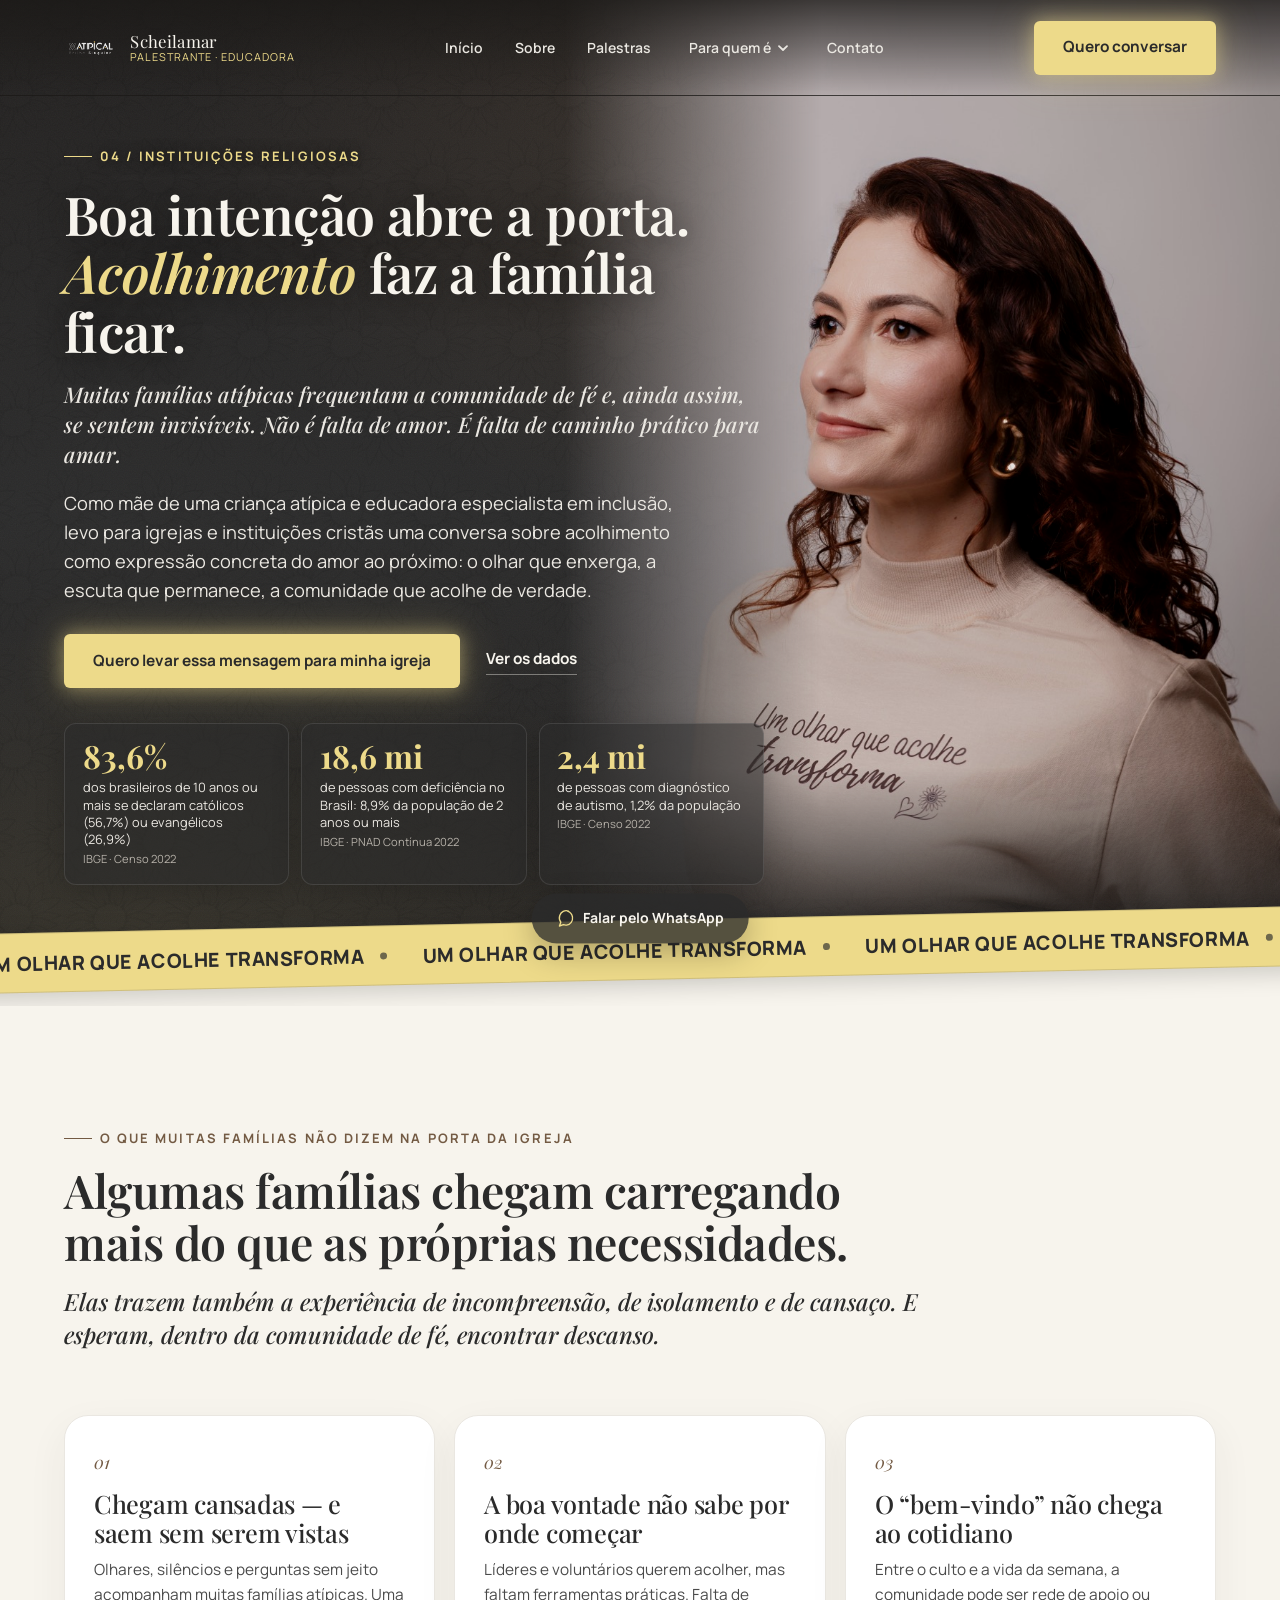
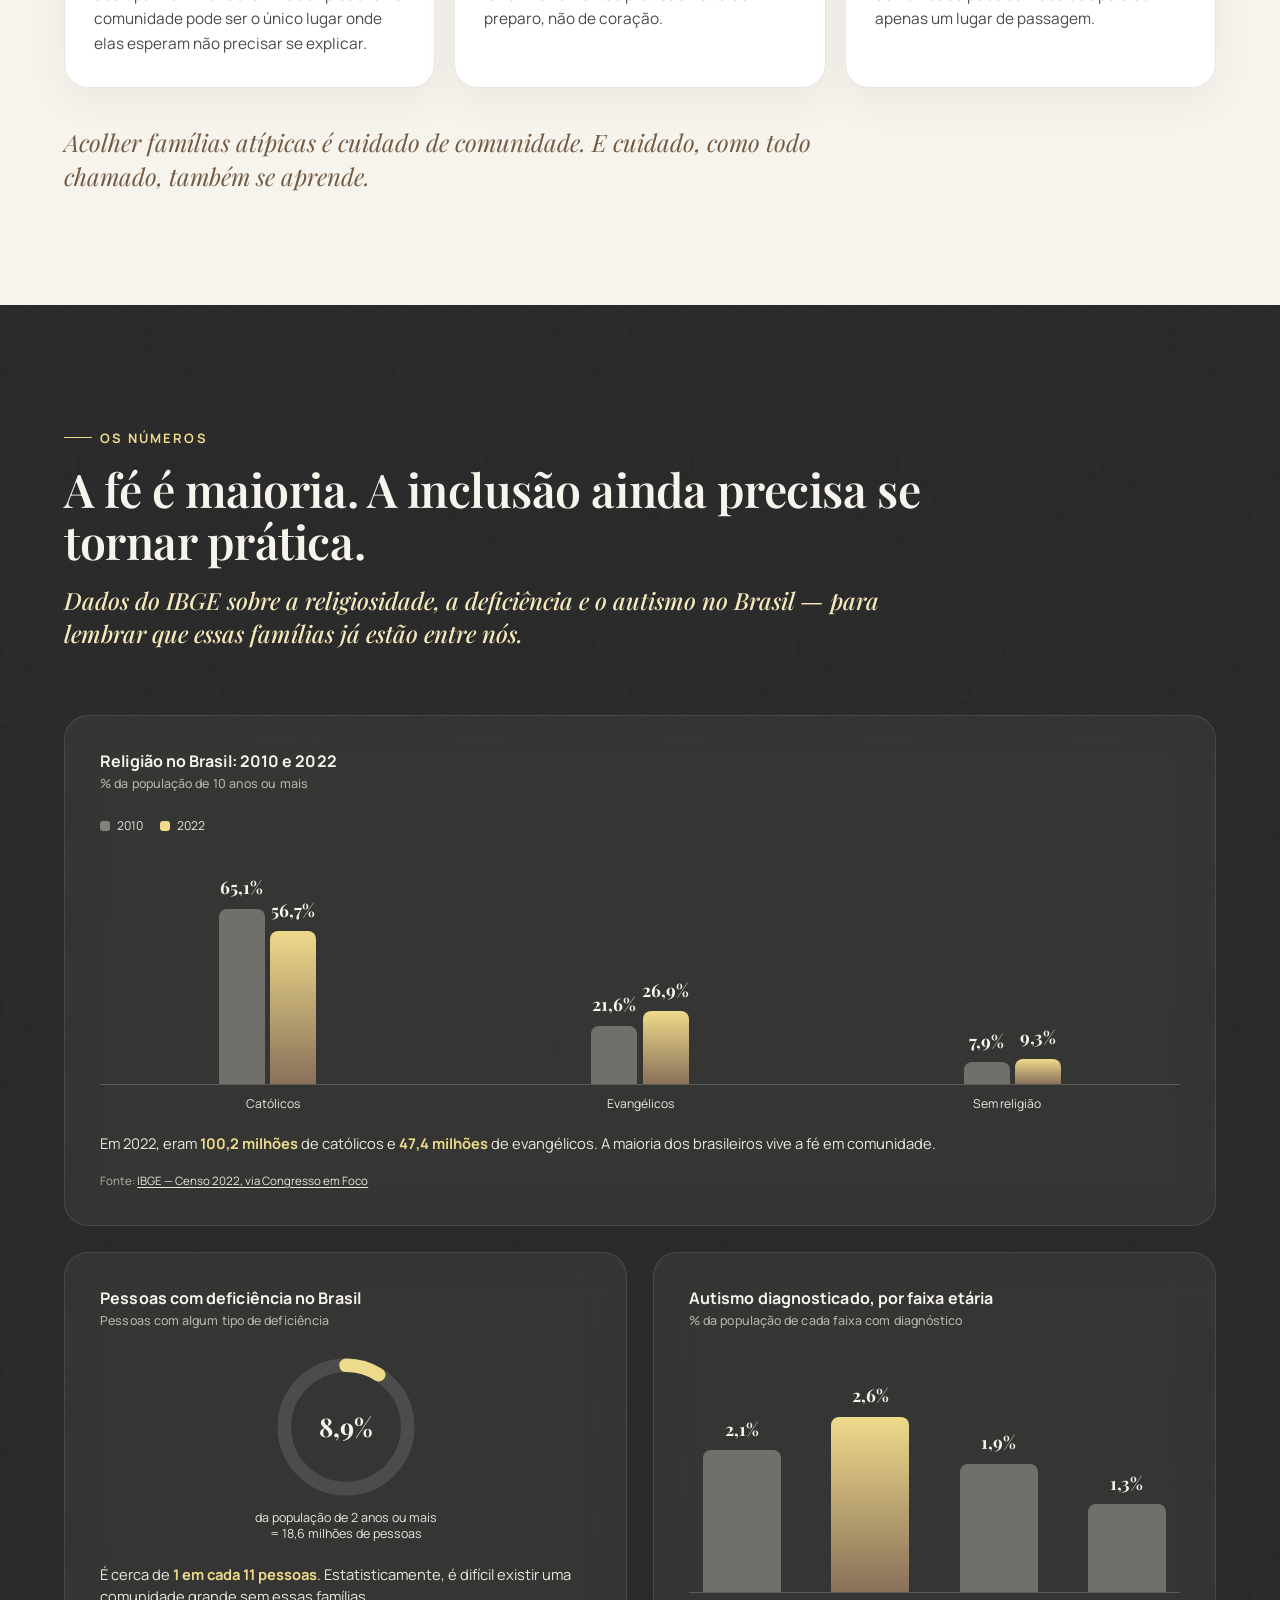
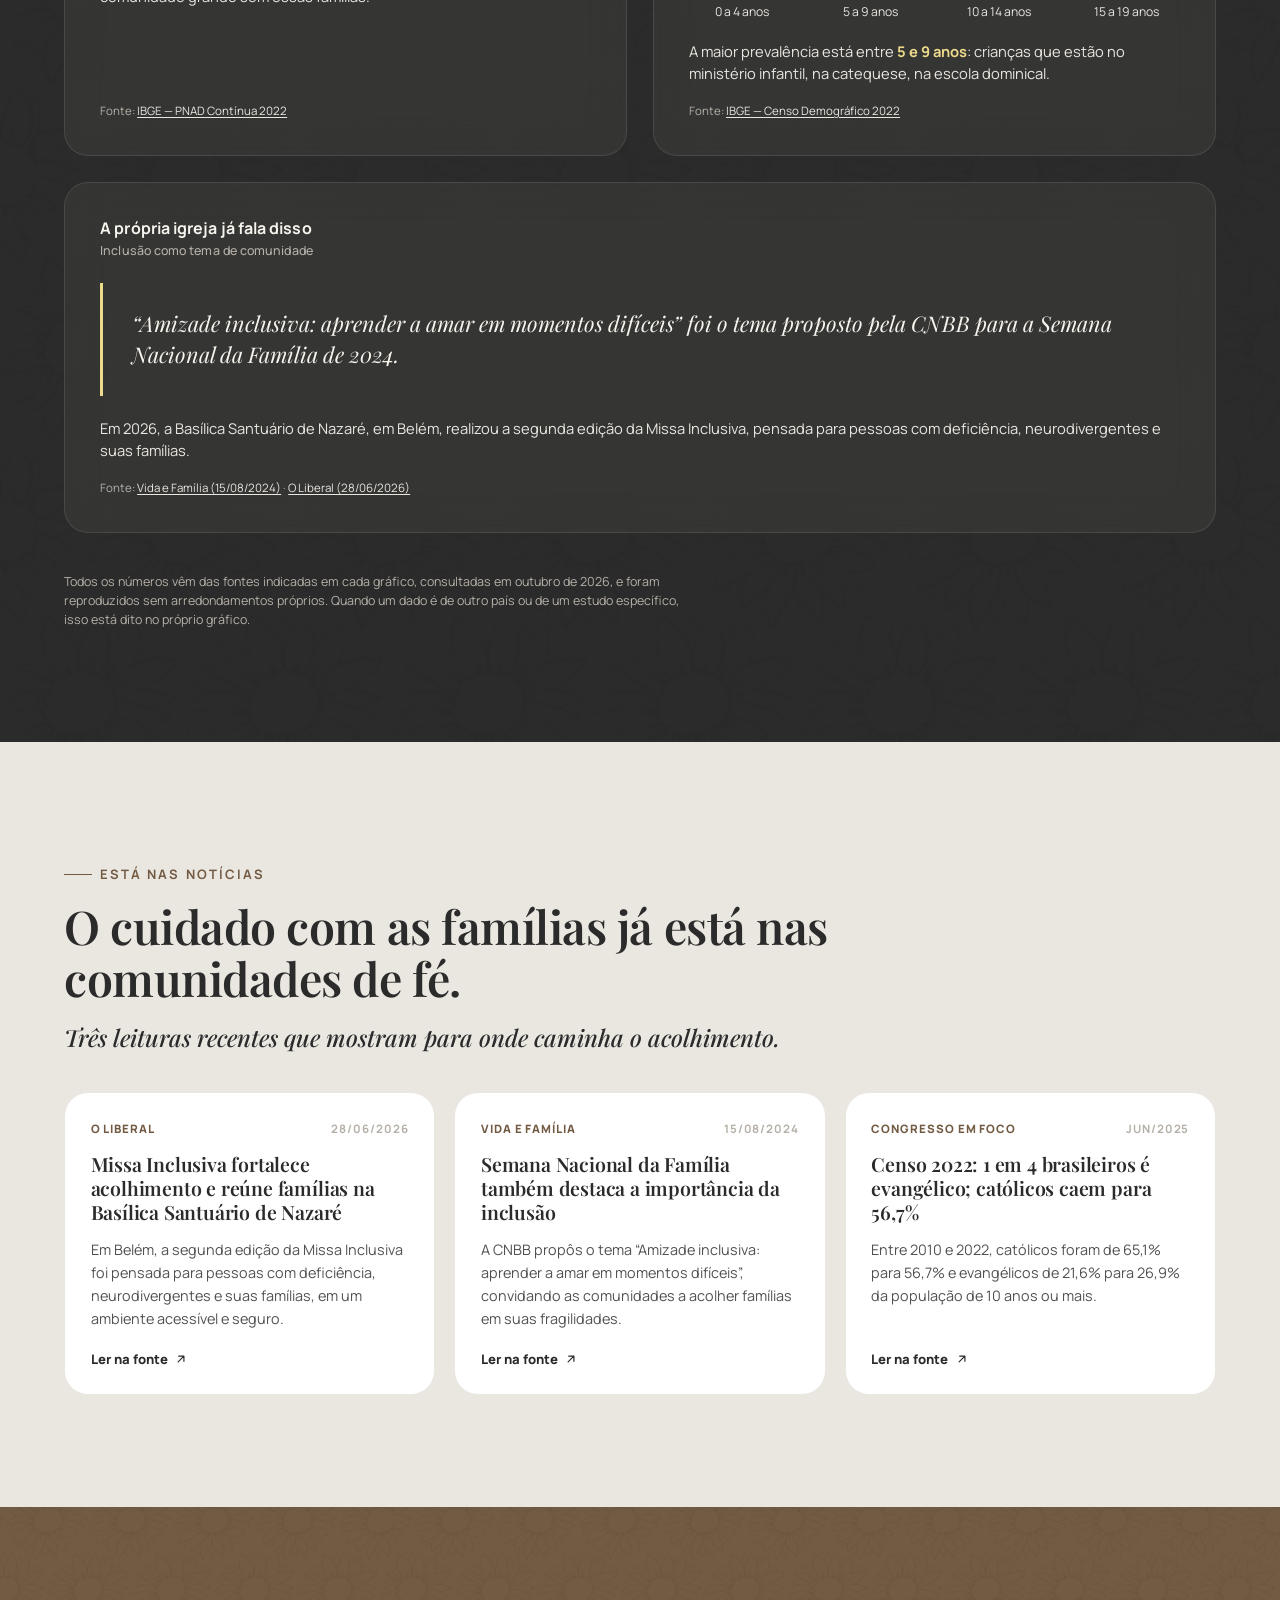
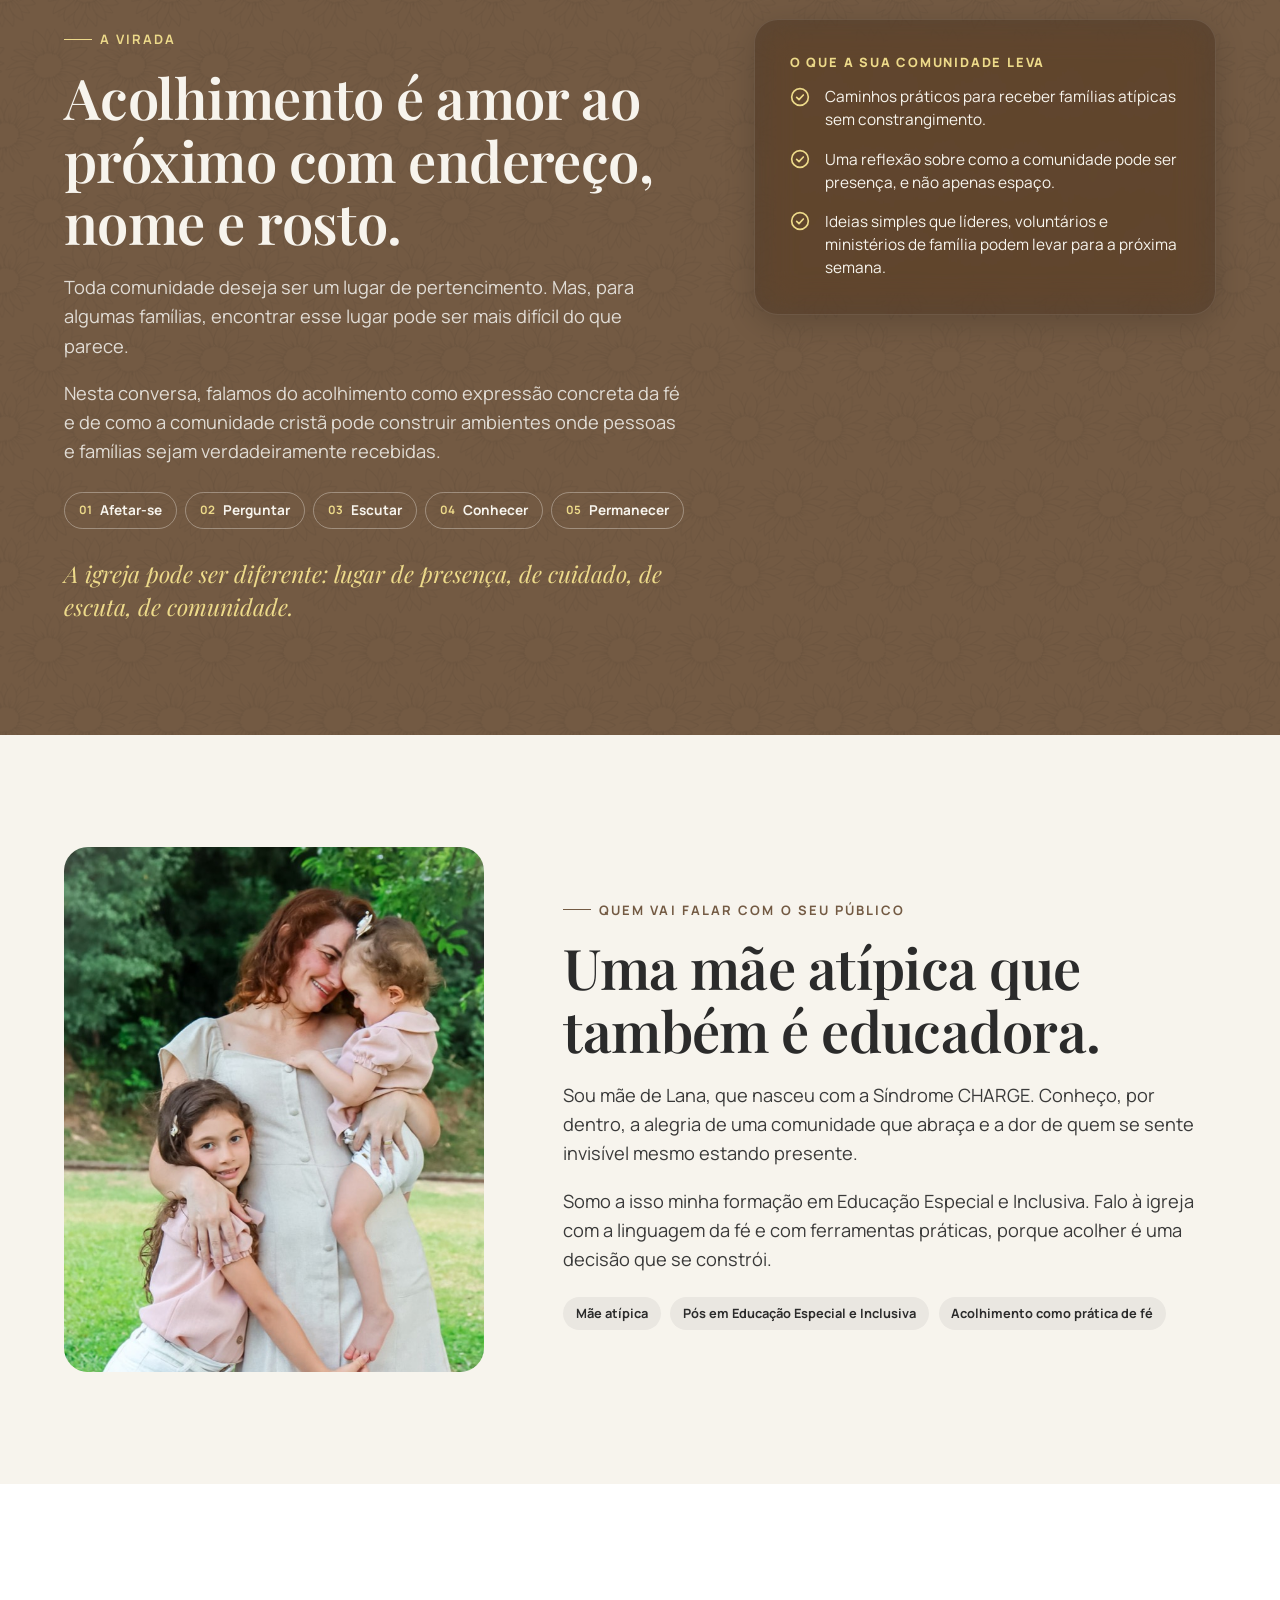
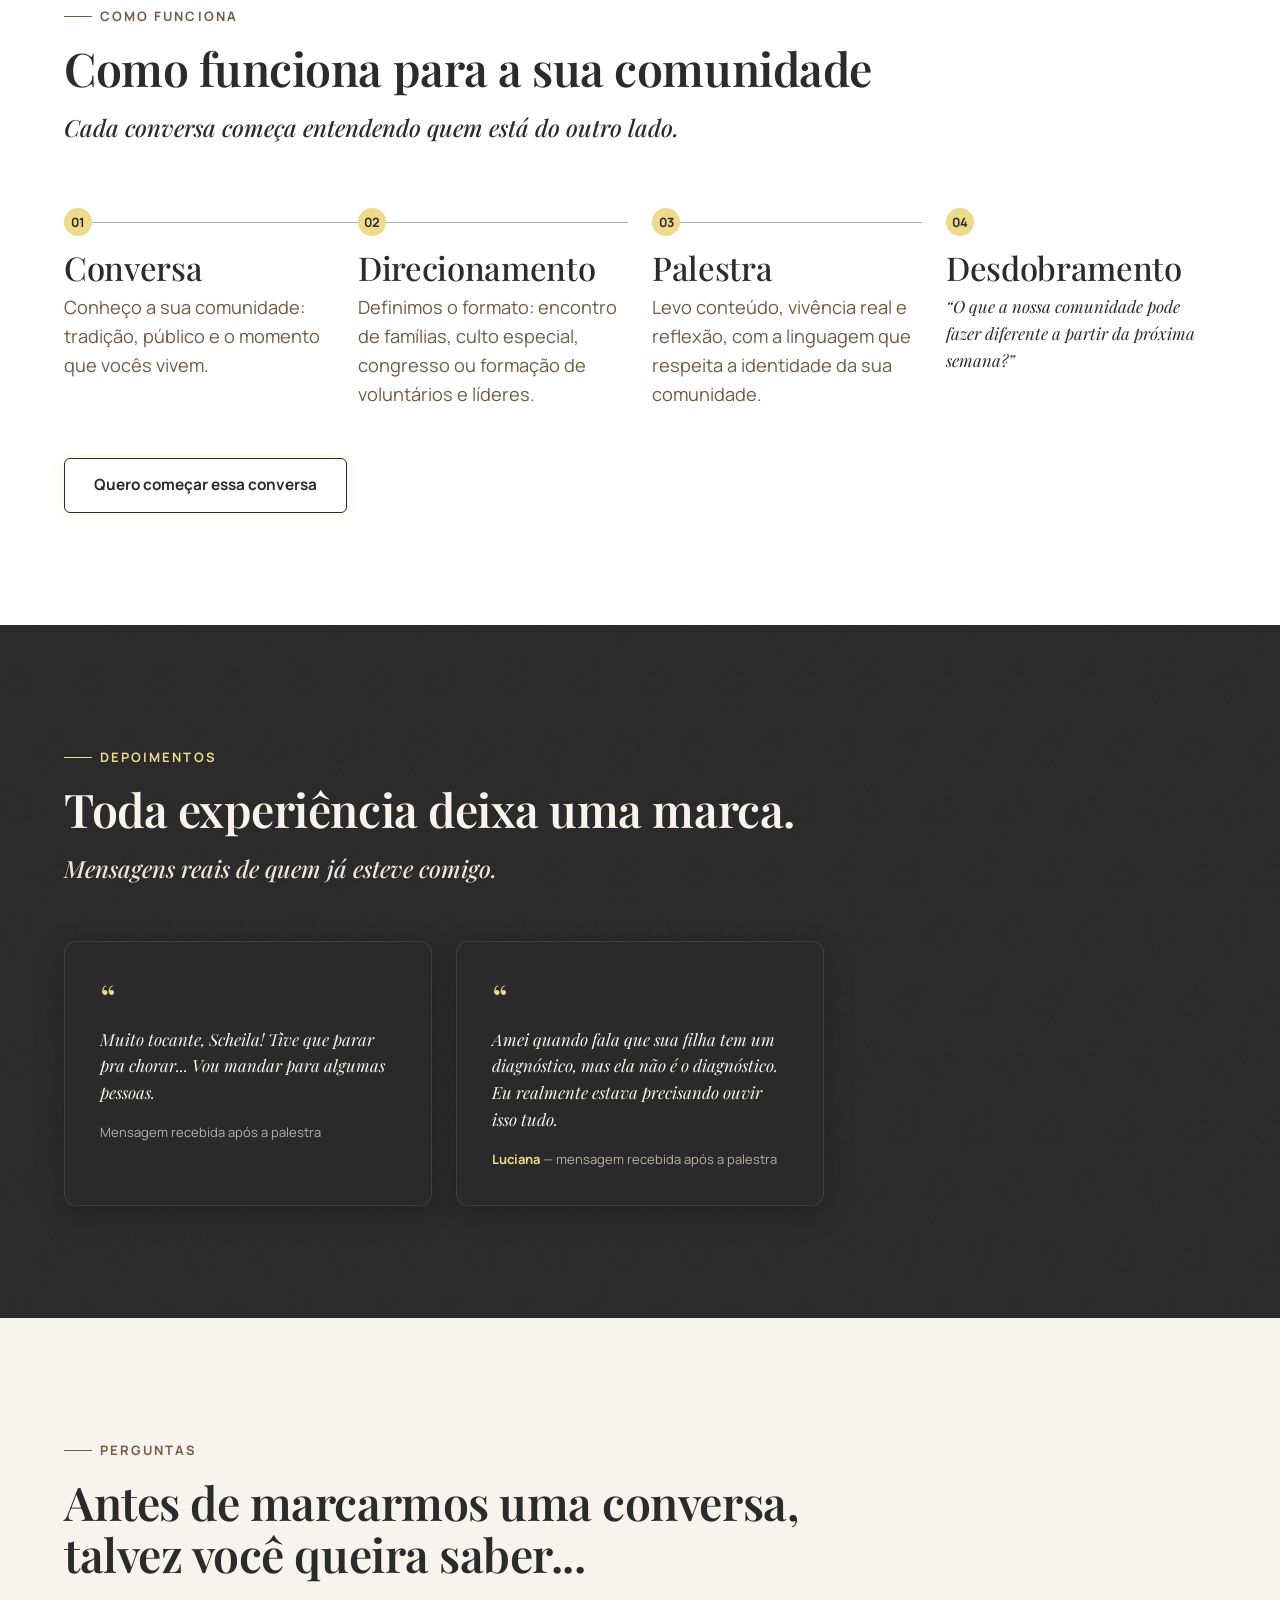
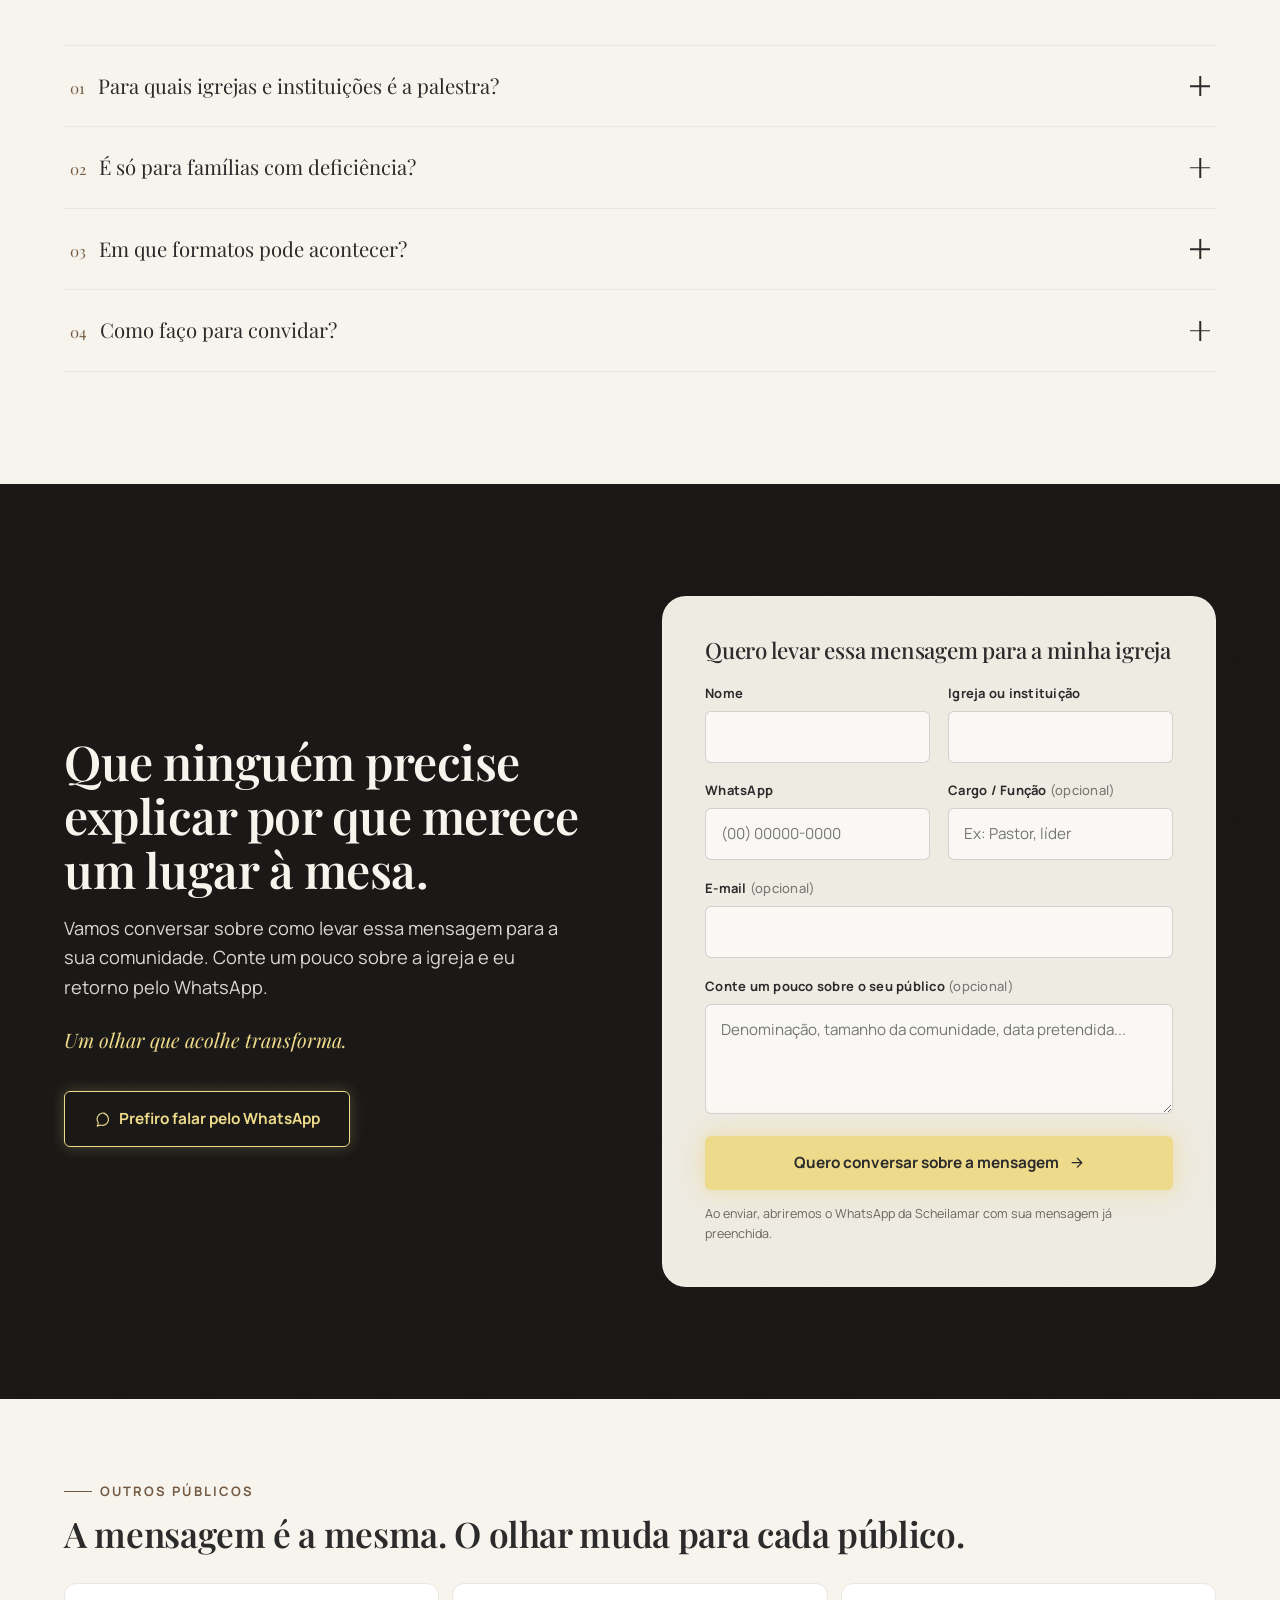
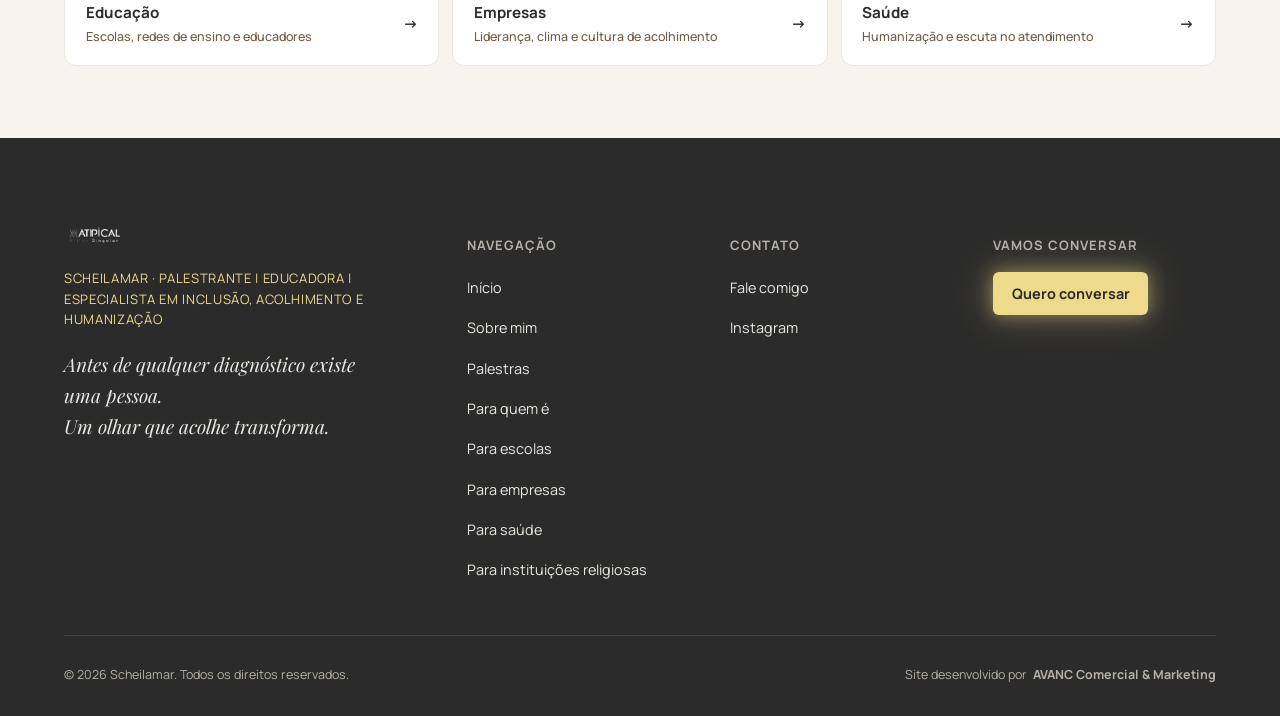
==== instituicoes-religiosas/index.html @ 8150e94c "Add files via upload" ====
<!DOCTYPE html>
<html lang="pt-BR">
<head>
<meta charset="UTF-8">
<meta name="viewport" content="width=device-width, initial-scale=1.0">
<title>Palestra para igrejas e instituições religiosas: acolhimento de famílias atípicas | Scheilamar</title>
<meta name="description" content="Boa intenção abre a porta. Acolhimento faz a família ficar. Palestra de Scheilamar para igrejas e comunidades de fé sobre acolhimento de famílias atípicas, inclusão e cuidado como expressão prática do amor ao próximo.">
<meta name="theme-color" content="#2B2B2B">
<meta property="og:type" content="website">
<meta property="og:locale" content="pt_BR">
<meta property="og:title" content="Palestra para igrejas e instituições religiosas: acolhimento de famílias atípicas | Scheilamar">
<meta property="og:description" content="Boa intenção abre a porta. Acolhimento faz a família ficar. Palestra de Scheilamar para igrejas e comunidades de fé sobre acolhimento de famílias atípicas, inclusão e cuidado como expressão prática do amor ao próximo.">
<link rel="icon" href="../assets/img/logo-escuro.png" type="image/png">
<script>document.documentElement.classList.add('js');</script>

<link rel="preconnect" href="https://fonts.googleapis.com">
<link rel="preconnect" href="https://fonts.gstatic.com" crossorigin>
<link href="https://fonts.googleapis.com/css2?family=Playfair+Display:ital,wght@0,500;0,600;0,700;1,500;1,600&family=Manrope:wght@400;500;600;700;800&display=swap" rel="stylesheet">

<link rel="preload" as="image" href="../assets/img/proposta-de-valor.jpg" fetchpriority="high">
<link rel="stylesheet" href="../css/styles.css">
<link rel="stylesheet" href="../css/landing.css">
</head>
<body class="lp">
<a href="#main" class="skip-link">Pular para o conteúdo</a>

<header class="site-header" id="site-header">
  <div class="container">
    <a href="../index.html" class="brand" aria-label="Scheilamar — página inicial">
      <img src="../assets/img/logo-claro.png" alt="Atípical — Brilho Singular">
      <span class="brand-text">
        <span class="brand-name">Scheilamar</span>
        <span class="brand-role">Palestrante · Educadora</span>
      </span>
    </a>

    <nav class="main-nav" aria-label="Navegação principal">
      <ul>
        <li><a href="../index.html#inicio">Início</a></li>
        <li><a href="../index.html#sobre">Sobre</a></li>
        <li><a href="../index.html#palestra">Palestras</a></li>
        <li class="has-sub">
          <button type="button" class="sub-toggle" aria-expanded="false" aria-haspopup="true" aria-controls="sub-para-quem">Para quem é <svg viewBox="0 0 12 12" fill="none" stroke="currentColor" stroke-width="1.8" stroke-linecap="round" stroke-linejoin="round" aria-hidden="true"><path d="M2 4.2 6 8l4-3.8"/></svg></button>
          <ul class="sub-menu" id="sub-para-quem">
            <li><a href="../educacao/">Educação<small>Escolas, redes de ensino e educadores</small></a></li>
            <li><a href="../empresas/">Empresas<small>Liderança, clima e cultura de acolhimento</small></a></li>
            <li><a href="../saude/">Saúde<small>Humanização e escuta no atendimento</small></a></li>
            <li><a href="../instituicoes-religiosas/" aria-current="page">Instituições Religiosas<small>Igrejas e comunidades de fé</small></a></li>
            <li class="sub-all"><a href="../index.html#para-quem-e">Ver todos os públicos <span aria-hidden="true">→</span></a></li>
          </ul>
        </li>
        <li><a href="#contato">Contato</a></li>
      </ul>
    </nav>

    <div class="header-actions">
      <a href="#contato" class="btn btn-primary">Quero conversar</a>
      <button class="nav-toggle" id="nav-toggle" aria-label="Abrir menu" aria-expanded="false" aria-controls="mobile-nav">
        <span></span><span></span><span></span>
      </button>
    </div>
  </div>
</header>

<nav class="mobile-nav" id="mobile-nav" aria-label="Navegação mobile">
  <a href="../index.html#inicio">Início</a>
  <a href="../index.html#sobre">Sobre</a>
  <a href="../index.html#palestra">Palestras</a>
  <div class="m-sub">
    <button type="button" class="m-sub-toggle" aria-expanded="false" aria-controls="m-sub-list">Para quem é <svg viewBox="0 0 12 12" fill="none" stroke="currentColor" stroke-width="1.8" stroke-linecap="round" stroke-linejoin="round" aria-hidden="true"><path d="M2 4.2 6 8l4-3.8"/></svg></button>
    <div class="m-sub-list" id="m-sub-list"><div>
      <a href="../educacao/">Educação</a>
      <a href="../empresas/">Empresas</a>
      <a href="../saude/">Saúde</a>
      <a href="../instituicoes-religiosas/">Instituições Religiosas</a>
      <a href="../index.html#para-quem-e">Ver todos</a>
    </div></div>
  </div>
  <a href="#contato">Contato</a>
  <a href="#contato" class="btn btn-primary">Quero conversar</a>
</nav>

<main id="main">

  <section class="hero lp-hero noise grain" id="inicio">
    <div class="hero-media">
      <img class="hero-photo" src="../assets/img/proposta-de-valor.jpg" alt="Scheilamar de perfil, com a camiseta “Um olhar que acolhe transforma”" width="1000" height="1500" fetchpriority="high" style="object-position:50% 18%;">
    </div>

    <div class="container hero-grid">
      <div class="hero-text">
        <p class="eyebrow">04 / Instituições Religiosas</p>
        <h1>Boa intenção abre a porta. <em class="accent">Acolhimento</em> faz a família ficar.</h1>
        <p class="lede hero-in hero-in-1">Muitas famílias atípicas frequentam a comunidade de fé e, ainda assim, se sentem invisíveis. Não é falta de amor. É falta de caminho prático para amar.</p>
        <p class="copy copy--on-dark hero-in hero-in-2">Como mãe de uma criança atípica e educadora especialista em inclusão, levo para igrejas e instituições cristãs uma conversa sobre acolhimento como expressão concreta do amor ao próximo: o olhar que enxerga, a escuta que permanece, a comunidade que acolhe de verdade.</p>
        <div class="hero-ctas hero-in hero-in-3">
          <a href="#contato" class="btn btn-primary">Quero levar essa mensagem para minha igreja</a>
          <a href="#dados" class="lp-link">Ver os dados</a>
        </div>
        <div class="lp-stats hero-in hero-in-3">
<div class="lp-stat glass"><span class="lp-stat-num" data-count="83.6" data-decimals="1" data-prefix="" data-suffix="%">83,6%</span><span class="lp-stat-txt">dos brasileiros de 10 anos ou mais se declaram católicos (56,7%) ou evangélicos (26,9%)<small>IBGE · Censo 2022</small></span></div>
<div class="lp-stat glass"><span class="lp-stat-num" data-count="18.6" data-decimals="1" data-prefix="" data-suffix=" mi">18,6 mi</span><span class="lp-stat-txt">de pessoas com deficiência no Brasil: 8,9% da população de 2 anos ou mais<small>IBGE · PNAD Contínua 2022</small></span></div>
<div class="lp-stat glass"><span class="lp-stat-num" data-count="2.4" data-decimals="1" data-prefix="" data-suffix=" mi">2,4 mi</span><span class="lp-stat-txt">de pessoas com diagnóstico de autismo, 1,2% da população<small>IBGE · Censo 2022</small></span></div>
        </div>
      </div>
    </div>
  </section>

  <div class="marquee-wrap">
    <div class="marquee" aria-hidden="true">
      <div class="marquee-track">
        <span class="marquee-item">Um olhar que acolhe transforma<span class="dot"></span></span>
        <span class="marquee-item">Um olhar que acolhe transforma<span class="dot"></span></span>
        <span class="marquee-item">Um olhar que acolhe transforma<span class="dot"></span></span>
        <span class="marquee-item">Um olhar que acolhe transforma<span class="dot"></span></span>
        <span class="marquee-item">Um olhar que acolhe transforma<span class="dot"></span></span>
        <span class="marquee-item">Um olhar que acolhe transforma<span class="dot"></span></span>
        <span class="marquee-item">Um olhar que acolhe transforma<span class="dot"></span></span>
        <span class="marquee-item">Um olhar que acolhe transforma<span class="dot"></span></span>
      </div>
    </div>
  </div>

  <section class="section bg-offwhite" id="problema">
    <div class="container">
      <div class="section-head lp-section-head reveal">
        <p class="eyebrow eyebrow--dark">O que muitas famílias não dizem na porta da igreja</p>
        <h2>Algumas famílias chegam carregando mais do que as próprias necessidades.</h2>
        <p class="lede">Elas trazem também a experiência de incompreensão, de isolamento e de cansaço. E esperam, dentro da comunidade de fé, encontrar descanso.</p>
      </div>
      <div class="lp-pain-grid">
<article class="lp-pain-card reveal reveal-delay-0"><span class="num">01</span><h3>Chegam cansadas — e saem sem serem vistas</h3><p>Olhares, silêncios e perguntas sem jeito acompanham muitas famílias atípicas. Uma comunidade pode ser o único lugar onde elas esperam não precisar se explicar.</p></article>
<article class="lp-pain-card reveal reveal-delay-1"><span class="num">02</span><h3>A boa vontade não sabe por onde começar</h3><p>Líderes e voluntários querem acolher, mas faltam ferramentas práticas. Falta de preparo, não de coração.</p></article>
<article class="lp-pain-card reveal reveal-delay-2"><span class="num">03</span><h3>O “bem-vindo” não chega ao cotidiano</h3><p>Entre o culto e a vida da semana, a comunidade pode ser rede de apoio ou apenas um lugar de passagem.</p></article>
      </div>
      <p class="lp-pain-close reveal">Acolher famílias atípicas é cuidado de comunidade. E cuidado, como todo chamado, também se aprende.</p>
    </div>
  </section>

  <section class="section lp-data noise" id="dados">
    <div class="container">
      <div class="section-head lp-section-head reveal">
        <p class="eyebrow">Os números</p>
        <h2>A fé é maioria. A inclusão ainda precisa se tornar prática.</h2>
        <p class="lede">Dados do IBGE sobre a religiosidade, a deficiência e o autismo no Brasil — para lembrar que essas famílias já estão entre nós.</p>
      </div>
      <div class="chart-grid">
<figure class="chart-card glass reveal chart-card--wide" data-chart>
  <h3>Religião no Brasil: 2010 e 2022<span>% da população de 10 anos ou mais</span></h3>
  <div class="legend"><span><i class="dim"></i>2010</span><span><i class=""></i>2022</span></div><div class="cols cols--grouped"><div class="col-group"><div class="col-group-bars"><div class="col"><span class="col-val">65,1%</span><div class="col-bar is-dim" style="--v:82.0"></div></div><div class="col"><span class="col-val">56,7%</span><div class="col-bar" style="--v:71.42"></div></div></div></div><div class="col-group"><div class="col-group-bars"><div class="col"><span class="col-val">21,6%</span><div class="col-bar is-dim" style="--v:27.21"></div></div><div class="col"><span class="col-val">26,9%</span><div class="col-bar" style="--v:33.88"></div></div></div></div><div class="col-group"><div class="col-group-bars"><div class="col"><span class="col-val">7,9%</span><div class="col-bar is-dim" style="--v:9.95"></div></div><div class="col"><span class="col-val">9,3%</span><div class="col-bar" style="--v:11.71"></div></div></div></div></div><div class="cols-labels"><span class="col-label">Católicos</span><span class="col-label">Evangélicos</span><span class="col-label">Sem religião</span></div>
  <p class="chart-note">Em 2022, eram <strong>100,2 milhões</strong> de católicos e <strong>47,4 milhões</strong> de evangélicos. A maioria dos brasileiros vive a fé em comunidade.</p>
  <figcaption class="chart-src">Fonte: <a href="https://www.congressoemfoco.com.br/noticia/109200/censo-2022-1-em-4-brasileiros-e-evangelico-catolicos-caem-para-56-7" target="_blank" rel="noopener">IBGE — Censo 2022, via Congresso em Foco</a></figcaption>
</figure>
<figure class="chart-card glass reveal" data-chart>
  <h3>Pessoas com deficiência no Brasil<span>Pessoas com algum tipo de deficiência</span></h3>
  <div class="donuts"><div class="donut"><svg viewBox="0 0 120 120" aria-hidden="true"><circle class="trk" cx="60" cy="60" r="50" pathLength="100"/><circle class="arc" cx="60" cy="60" r="50" pathLength="100" style="--p:8.9"/></svg><span class="donut-val">8,9%</span><div class="donut-cap">da população de 2 anos ou mais<br>= 18,6 milhões de pessoas</div></div></div>
  <p class="chart-note">É cerca de <strong>1 em cada 11 pessoas</strong>. Estatisticamente, é difícil existir uma comunidade grande sem essas famílias.</p>
  <figcaption class="chart-src">Fonte: <a href="https://agenciadenoticias.ibge.gov.br/pt/agencia-noticias/37317-pessoas-com-deficiencia-tem-menor-acesso-a-educacao-ao-trabalho-e-a-renda.html" target="_blank" rel="noopener">IBGE — PNAD Contínua 2022</a></figcaption>
</figure>
<figure class="chart-card glass reveal" data-chart>
  <h3>Autismo diagnosticado, por faixa etária<span>% da população de cada faixa com diagnóstico</span></h3>
  <div class="cols"><div class="col"><span class="col-val">2,1%</span><div class="col-bar is-dim" style="--v:66.23"></div></div><div class="col"><span class="col-val">2,6%</span><div class="col-bar" style="--v:82.0"></div></div><div class="col"><span class="col-val">1,9%</span><div class="col-bar is-dim" style="--v:59.92"></div></div><div class="col"><span class="col-val">1,3%</span><div class="col-bar is-dim" style="--v:41.0"></div></div></div><div class="cols-labels"><span class="col-label">0 a 4 anos</span><span class="col-label">5 a 9 anos</span><span class="col-label">10 a 14 anos</span><span class="col-label">15 a 19 anos</span></div>
  <p class="chart-note">A maior prevalência está entre <strong>5 e 9 anos</strong>: crianças que estão no ministério infantil, na catequese, na escola dominical.</p>
  <figcaption class="chart-src">Fonte: <a href="https://agenciadenoticias.ibge.gov.br/agencia-noticias/2012-agencia-de-noticias/noticias/43464" target="_blank" rel="noopener">IBGE — Censo Demográfico 2022</a></figcaption>
</figure>
<figure class="chart-card glass reveal chart-card--wide" data-chart>
  <h3>A própria igreja já fala disso<span>Inclusão como tema de comunidade</span></h3>
  <blockquote class="pullquote">“Amizade inclusiva: aprender a amar em momentos difíceis” foi o tema proposto pela CNBB para a Semana Nacional da Família de 2024.</blockquote>
  <p class="chart-note">Em 2026, a Basílica Santuário de Nazaré, em Belém, realizou a segunda edição da Missa Inclusiva, pensada para pessoas com deficiência, neurodivergentes e suas famílias.</p>
  <figcaption class="chart-src">Fonte: <a href="https://vidaefamilia.org.br/semana-nacional-da-familia-inclusao/" target="_blank" rel="noopener">Vida e Família (15/08/2024)</a> · <a href="https://www.oliberal.com/missa-inclusiva-fortalece-acolhimento-e-reune-familias-na-basilica-santuario-de-nazare-1.1138585" target="_blank" rel="noopener">O Liberal (28/06/2026)</a></figcaption>
</figure>
      </div>
      <p class="lp-disclaimer reveal">Todos os números vêm das fontes indicadas em cada gráfico, consultadas em outubro de 2026, e foram reproduzidos sem arredondamentos próprios. Quando um dado é de outro país ou de um estudo específico, isso está dito no próprio gráfico.</p>
    </div>
  </section>

  <section class="section bg-gray" id="noticias" style="background:var(--gray-light);">
    <div class="container">
      <div class="section-head lp-section-head reveal" style="margin-bottom:0;">
        <p class="eyebrow eyebrow--dark">Está nas notícias</p>
        <h2>O cuidado com as famílias já está nas comunidades de fé.</h2>
        <p class="lede">Três leituras recentes que mostram para onde caminha o acolhimento.</p>
      </div>
      <div class="news-grid">
<a class="news-card reveal reveal-delay-0" href="https://www.oliberal.com/missa-inclusiva-fortalece-acolhimento-e-reune-familias-na-basilica-santuario-de-nazare-1.1138585" target="_blank" rel="noopener"><div class="news-meta"><span>O Liberal</span><time datetime="2026-06-28">28/06/2026</time></div><h3>Missa Inclusiva fortalece acolhimento e reúne famílias na Basílica Santuário de Nazaré</h3><p>Em Belém, a segunda edição da Missa Inclusiva foi pensada para pessoas com deficiência, neurodivergentes e suas famílias, em um ambiente acessível e seguro.</p><span class="news-link">Ler na fonte <svg viewBox="0 0 24 24" fill="none" stroke="currentColor" stroke-width="2" stroke-linecap="round" stroke-linejoin="round" aria-hidden="true"><path d="M7 17 17 7M8 7h9v9"/></svg></span></a>
<a class="news-card reveal reveal-delay-1" href="https://vidaefamilia.org.br/semana-nacional-da-familia-inclusao/" target="_blank" rel="noopener"><div class="news-meta"><span>Vida e Família</span><time datetime="2024-08-15">15/08/2024</time></div><h3>Semana Nacional da Família também destaca a importância da inclusão</h3><p>A CNBB propôs o tema “Amizade inclusiva: aprender a amar em momentos difíceis”, convidando as comunidades a acolher famílias em suas fragilidades.</p><span class="news-link">Ler na fonte <svg viewBox="0 0 24 24" fill="none" stroke="currentColor" stroke-width="2" stroke-linecap="round" stroke-linejoin="round" aria-hidden="true"><path d="M7 17 17 7M8 7h9v9"/></svg></span></a>
<a class="news-card reveal reveal-delay-2" href="https://www.congressoemfoco.com.br/noticia/109200/censo-2022-1-em-4-brasileiros-e-evangelico-catolicos-caem-para-56-7" target="_blank" rel="noopener"><div class="news-meta"><span>Congresso em Foco</span><time datetime="2025-06">jun/2025</time></div><h3>Censo 2022: 1 em 4 brasileiros é evangélico; católicos caem para 56,7%</h3><p>Entre 2010 e 2022, católicos foram de 65,1% para 56,7% e evangélicos de 21,6% para 26,9% da população de 10 anos ou mais.</p><span class="news-link">Ler na fonte <svg viewBox="0 0 24 24" fill="none" stroke="currentColor" stroke-width="2" stroke-linecap="round" stroke-linejoin="round" aria-hidden="true"><path d="M7 17 17 7M8 7h9v9"/></svg></span></a>
      </div>
    </div>
  </section>

  <section class="section lp-turn noise" id="a-virada">
    <div class="container lp-turn-grid">
      <div class="reveal">
        <p class="eyebrow">A virada</p>
        <h2 style="margin-top:1rem;margin-bottom:1.2rem;">Acolhimento é amor ao próximo com endereço, nome e rosto.</h2>
        <div class="copy copy--on-dark"><p>Toda comunidade deseja ser um lugar de pertencimento. Mas, para algumas famílias, encontrar esse lugar pode ser mais difícil do que parece.</p><p>Nesta conversa, falamos do acolhimento como expressão concreta da fé e de como a comunidade cristã pode construir ambientes onde pessoas e famílias sejam verdadeiramente recebidas.</p></div>
        <div class="lp-seq" aria-label="A sequência do olhar afetuoso"><span><b>01</b>Afetar-se</span><span><b>02</b>Perguntar</span><span><b>03</b>Escutar</span><span><b>04</b>Conhecer</span><span><b>05</b>Permanecer</span></div>
        <p class="lp-anchor">A igreja pode ser diferente: lugar de presença, de cuidado, de escuta, de comunidade.</p>
      </div>
      <div class="lp-benefits glass reveal reveal-delay-1">
        <h3>O que a sua comunidade leva</h3>
        <ul style="display:grid;gap:1rem;"><li><svg viewBox="0 0 24 24" fill="none" stroke="currentColor" stroke-width="2" stroke-linecap="round" stroke-linejoin="round" aria-hidden="true"><circle cx="12" cy="12" r="10"/><path d="m8 12.4 2.8 2.8L16 9.6"/></svg><span>Caminhos práticos para receber famílias atípicas sem constrangimento.</span></li><li><svg viewBox="0 0 24 24" fill="none" stroke="currentColor" stroke-width="2" stroke-linecap="round" stroke-linejoin="round" aria-hidden="true"><circle cx="12" cy="12" r="10"/><path d="m8 12.4 2.8 2.8L16 9.6"/></svg><span>Uma reflexão sobre como a comunidade pode ser presença, e não apenas espaço.</span></li><li><svg viewBox="0 0 24 24" fill="none" stroke="currentColor" stroke-width="2" stroke-linecap="round" stroke-linejoin="round" aria-hidden="true"><circle cx="12" cy="12" r="10"/><path d="m8 12.4 2.8 2.8L16 9.6"/></svg><span>Ideias simples que líderes, voluntários e ministérios de família podem levar para a próxima semana.</span></li></ul>
      </div>
    </div>
  </section>

  <section class="section bg-offwhite" id="quem-fala">
    <div class="container lp-who">
      <img class="reveal" src="../assets/img/lana-1.jpg" alt="Scheilamar com as filhas, entre elas Lana" loading="lazy" width="666" height="1000">
      <div class="lp-who-text reveal reveal-delay-1">
        <p class="eyebrow eyebrow--dark" style="margin-bottom:1rem;">Quem vai falar com o seu público</p>
        <h2 style="margin-bottom:1.2rem;">Uma mãe atípica que também é educadora.</h2>
        <div class="copy"><p>Sou mãe de Lana, que nasceu com a Síndrome CHARGE. Conheço, por dentro, a alegria de uma comunidade que abraça e a dor de quem se sente invisível mesmo estando presente.</p><p>Somo a isso minha formação em Educação Especial e Inclusiva. Falo à igreja com a linguagem da fé e com ferramentas práticas, porque acolher é uma decisão que se constrói.</p></div>
        <div class="lp-who-creds"><span>Mãe atípica</span><span>Pós em Educação Especial e Inclusiva</span><span>Acolhimento como prática de fé</span></div>
      </div>
    </div>
  </section>

  <section class="section bg-white" id="como-funciona">
    <div class="container">
      <div class="section-head lp-section-head reveal">
        <p class="eyebrow eyebrow--dark">Como funciona</p>
        <h2>Como funciona para a sua comunidade</h2>
        <p class="lede">Cada conversa começa entendendo quem está do outro lado.</p>
      </div>
      <div class="steps">
<div class="step reveal reveal-delay-0"><span class="step-num">01</span><h3>Conversa</h3><p>Conheço a sua comunidade: tradição, público e o momento que vocês vivem.</p></div>
<div class="step reveal reveal-delay-1"><span class="step-num">02</span><h3>Direcionamento</h3><p>Definimos o formato: encontro de famílias, culto especial, congresso ou formação de voluntários e líderes.</p></div>
<div class="step reveal reveal-delay-2"><span class="step-num">03</span><h3>Palestra</h3><p>Levo conteúdo, vivência real e reflexão, com a linguagem que respeita a identidade da sua comunidade.</p></div>
<div class="step reveal reveal-delay-3"><span class="step-num">04</span><h3>Desdobramento</h3><p class="step-quote">“O que a nossa comunidade pode fazer diferente a partir da próxima semana?”</p></div>
      </div>
      <a href="#contato" class="btn btn-secondary--on-light btn-secondary reveal lp-steps-cta">Quero começar essa conversa</a>
    </div>
  </section>

  <section class="section proof noise" id="depoimentos">
    <div class="container">
      <div class="section-head lp-section-head reveal" style="margin-bottom:0;">
        <p class="eyebrow">Depoimentos</p>
        <h2>Toda experiência deixa uma marca.</h2>
        <p class="lede" style="color:var(--gray-light);">Mensagens reais de quem já esteve comigo.</p>
      </div>
      <div class="quotes">
        <div class="quote-card glass reveal reveal-delay-0">
          <span class="quote-mark">“</span>
          <p class="quote-text">Muito tocante, Scheila! Tive que parar pra chorar... Vou mandar para algumas pessoas.</p>
          <p class="quote-attr">Mensagem recebida após a palestra</p>
        </div>
        <div class="quote-card glass reveal reveal-delay-1">
          <span class="quote-mark">“</span>
          <p class="quote-text">Amei quando fala que sua filha tem um diagnóstico, mas ela não é o diagnóstico. Eu realmente estava precisando ouvir isso tudo.</p>
          <p class="quote-attr"><strong>Luciana</strong> — mensagem recebida após a palestra</p>
        </div>
      </div>
    </div>
  </section>

  <section class="section bg-offwhite" id="faq">
    <div class="container">
      <div class="section-head lp-section-head reveal">
        <p class="eyebrow eyebrow--dark">Perguntas</p>
        <h2>Antes de marcarmos uma conversa, talvez você queira saber...</h2>
      </div>
      <div class="faq-list" id="faq-list">
        <div class="faq-item reveal" data-faq>
          <button class="faq-q" aria-expanded="false">
            <span class="faq-q-text"><span class="faq-q-num">01</span>Para quais igrejas e instituições é a palestra?</span>
            <span class="faq-q-icon" aria-hidden="true"></span>
          </button>
          <div class="faq-a"><div><p>O trabalho pode ser realizado em igrejas e instituições cristãs. Conversamos antes para que a linguagem e o formato respeitem a identidade da sua comunidade.</p></div></div>
        </div>
        <div class="faq-item reveal" data-faq>
          <button class="faq-q" aria-expanded="false">
            <span class="faq-q-text"><span class="faq-q-num">02</span>É só para famílias com deficiência?</span>
            <span class="faq-q-icon" aria-hidden="true"></span>
          </button>
          <div class="faq-a"><div><p>Não. A palestra é sobre acolhimento como prática de toda a comunidade. As famílias atípicas são o ponto de partida porque, muitas vezes, são as que mais sentem a falta dele.</p></div></div>
        </div>
        <div class="faq-item reveal" data-faq>
          <button class="faq-q" aria-expanded="false">
            <span class="faq-q-text"><span class="faq-q-num">03</span>Em que formatos pode acontecer?</span>
            <span class="faq-q-icon" aria-hidden="true"></span>
          </button>
          <div class="faq-a"><div><p>Pode ser um encontro de famílias, um culto especial, um congresso ou uma formação de voluntários e líderes. O formato é definido na conversa inicial.</p></div></div>
        </div>
        <div class="faq-item reveal" data-faq>
          <button class="faq-q" aria-expanded="false">
            <span class="faq-q-text"><span class="faq-q-num">04</span>Como faço para convidar?</span>
            <span class="faq-q-icon" aria-hidden="true"></span>
          </button>
          <div class="faq-a"><div><p>O primeiro passo é conversar comigo. Quero conhecer a sua comunidade e entender o que vocês desejam construir. A partir disso, definimos o formato e as condições.</p></div></div>
        </div>
      </div>
    </div>
  </section>

  <section class="lp-final noise section" id="contato">
    <div class="container lp-final-grid">
      <div class="reveal">
        <h2>Que ninguém precise explicar por que merece um lugar à mesa.</h2>
        <p class="copy">Vamos conversar sobre como levar essa mensagem para a sua comunidade. Conte um pouco sobre a igreja e eu retorno pelo WhatsApp.</p>
        <span class="hero-signature">Um olhar que acolhe transforma.</span>
        <a href="#" id="wa-direct-btn" target="_blank" rel="noopener" class="btn btn-secondary wa-alt"><svg viewBox="0 0 24 24" fill="none" stroke="currentColor" stroke-width="1.8" stroke-linecap="round" stroke-linejoin="round" aria-hidden="true"><path d="M17 2.1c-4.9-1.7-9.9 1-11.6 5.9-1.1 3.1-.5 6.4 1.4 9L5 22l5.2-1.7c1.4.5 2.9.7 4.4.5 5.1-.8 8.6-5.6 7.8-10.7-.6-3.7-3.2-6.8-6.7-8"/></svg> Prefiro falar pelo WhatsApp</a>
      </div>

      <form class="form-card glass-light reveal reveal-delay-1" id="contact-form" novalidate>
        <h3>Quero levar essa mensagem para a minha igreja</h3>
        <input type="hidden" name="tipo" value="Igreja">
        <div class="form-row form-row--2">
          <div class="field">
            <label for="f-nome">Nome</label>
            <input type="text" id="f-nome" name="nome" required autocomplete="name">
          </div>
          <div class="field">
            <label for="f-instituicao">Igreja ou instituição</label>
            <input type="text" id="f-instituicao" name="instituicao" required>
          </div>
        </div>
        <div class="form-row form-row--2">
          <div class="field">
            <label for="f-whatsapp">WhatsApp</label>
            <input type="tel" id="f-whatsapp" name="whatsapp" placeholder="(00) 00000-0000" required autocomplete="tel">
          </div>
          <div class="field">
            <label for="f-cargo">Cargo / Função <span style="font-weight:500;opacity:.6;">(opcional)</span></label>
            <input type="text" id="f-cargo" name="cargo" placeholder="Ex: Pastor, líder">
          </div>
        </div>
        <div class="form-row">
          <div class="field">
            <label for="f-email">E-mail <span style="font-weight:500;opacity:.6;">(opcional)</span></label>
            <input type="email" id="f-email" name="email" autocomplete="email">
          </div>
        </div>
        <div class="form-row">
          <div class="field">
            <label for="f-mensagem">Conte um pouco sobre o seu público <span style="font-weight:500;opacity:.6;">(opcional)</span></label>
            <textarea id="f-mensagem" name="mensagem" placeholder="Denominação, tamanho da comunidade, data pretendida..."></textarea>
          </div>
        </div>
        <button type="submit" class="btn btn-primary form-submit">
          Quero conversar sobre a mensagem
          <svg viewBox="0 0 24 24" fill="none" stroke="currentColor" stroke-width="2" stroke-linecap="round" stroke-linejoin="round" aria-hidden="true"><path d="M5 12h14M13 5l7 7-7 7"/></svg>
        </button>
        <p class="form-note">Ao enviar, abriremos o WhatsApp da Scheilamar com sua mensagem já preenchida.</p>
      </form>
    </div>
  </section>

  <section class="section bg-offwhite" style="padding-block:clamp(3rem,6vw,4.5rem);">
    <div class="container">
      <p class="eyebrow eyebrow--dark">Outros públicos</p>
      <h2 style="font-size:clamp(1.5rem,1.1rem + 1.4vw,2.2rem);margin-top:.8rem;">A mensagem é a mesma. O olhar muda para cada público.</h2>
      <div class="lp-others"><a href="../educacao/"><span>Educação<small>Escolas, redes de ensino e educadores</small></span><span aria-hidden="true">→</span></a><a href="../empresas/"><span>Empresas<small>Liderança, clima e cultura de acolhimento</small></span><span aria-hidden="true">→</span></a><a href="../saude/"><span>Saúde<small>Humanização e escuta no atendimento</small></span><span aria-hidden="true">→</span></a></div>
    </div>
  </section>

</main>

<footer class="site-footer">
  <div class="container">
    <div class="footer-top">
      <div class="footer-brand">
        <img src="../assets/img/logo-claro.png" alt="Atípical — Brilho Singular">
        <p class="role">Scheilamar · Palestrante | Educadora | Especialista em Inclusão, Acolhimento e Humanização</p>
        <p class="manifesto-line">Antes de qualquer diagnóstico existe uma pessoa.<br>Um olhar que acolhe transforma.</p>
      </div>
      <div class="footer-col">
        <h4>Navegação</h4>
        <ul>
          <li><a href="../index.html#inicio">Início</a></li>
          <li><a href="../index.html#sobre">Sobre mim</a></li>
          <li><a href="../index.html#palestra">Palestras</a></li>
          <li><a href="../index.html#para-quem-e">Para quem é</a></li>
          <li><a href="../educacao/">Para escolas</a></li>
          <li><a href="../empresas/">Para empresas</a></li>
          <li><a href="../saude/">Para saúde</a></li>
          <li><a href="../instituicoes-religiosas/">Para instituições religiosas</a></li>
        </ul>
      </div>
      <div class="footer-col">
        <h4>Contato</h4>
        <ul>
          <li><a href="#contato">Fale comigo</a></li>
          <li><a href="https://www.instagram.com/scheilamartosta/" target="_blank" rel="noopener">Instagram</a></li>
        </ul>
      </div>
      <div class="footer-col">
        <h4>Vamos conversar</h4>
        <a href="#contato" class="btn btn-primary btn-sm">Quero conversar</a>
      </div>
    </div>
    <div class="footer-bottom">
      <span>© <span id="year"></span> Scheilamar. Todos os direitos reservados.</span>
      <span class="footer-credit">Site desenvolvido por <a href="https://instagram.com/avancmkt" target="_blank" rel="noopener">AVANC Comercial &amp; Marketing</a></span>
    </div>
  </div>
</footer>

<a href="#" id="wa-fixed" class="wa-fixed" target="_blank" rel="noopener">
  <svg viewBox="0 0 24 24" fill="none" stroke="currentColor" stroke-width="1.8" stroke-linecap="round" stroke-linejoin="round" aria-hidden="true"><path d="M17 2.1c-4.9-1.7-9.9 1-11.6 5.9-1.1 3.1-.5 6.4 1.4 9L5 22l5.2-1.7c1.4.5 2.9.7 4.4.5 5.1-.8 8.6-5.6 7.8-10.7-.6-3.7-3.2-6.8-6.7-8"/></svg>
  Falar pelo WhatsApp
</a>

<script src="../js/main.js"></script>
</body>
</html>
---- css/styles.css ----
/* ============================================================
   SCHEILA MAES — SITE INSTITUCIONAL
   Design tokens: grafite #2B2B2B · marrom #735A43 · amarelo #EDDA8A
   ============================================================ */

:root {
  --graphite: #2B2B2B;
  --graphite-soft: #363330;
  --graphite-softer: #423e3a;
  --brown: #735A43;
  --brown-soft: #8a705a;
  --yellow: #EDDA8A;
  --yellow-soft: #f5e9bd;
  --offwhite: #F7F4ED;
  --white: #FFFFFF;
  --gray-light: #EAE7E1;
  --gray-mid: #B5B0A8;

  --ink: var(--graphite);
  --ink-on-dark: var(--offwhite);

  --font-serif: 'Playfair Display', 'Iowan Old Style', Georgia, serif;
  --font-sans: 'Manrope', -apple-system, BlinkMacSystemFont, 'Segoe UI', sans-serif;

  --container-max: 1280px;
  --gutter: clamp(20px, 5vw, 80px);

  --radius-sm: 6px;
  --radius-md: 12px;
  --radius-lg: 24px;

  --ease: cubic-bezier(.22,.61,.36,1);
  --dur-fast: 220ms;
  --dur-med: 500ms;
  --dur-slow: 700ms;

  --h1: clamp(2.5rem, 1.5rem + 4.2vw, 5rem);
  --h2: clamp(2rem, 1.3rem + 2.8vw, 3.5rem);
  --h3: clamp(1.5rem, 1.25rem + 1vw, 2.125rem);
  --body: clamp(1rem, 0.94rem + 0.25vw, 1.1875rem);
  --body-sm: clamp(0.875rem, 0.84rem + 0.15vw, 1rem);
  --eyebrow: 0.8125rem;
}

/* ---------- Reset ---------- */
*, *::before, *::after { box-sizing: border-box; }
html { scroll-behavior: smooth; }
@media (prefers-reduced-motion: reduce) {
  html { scroll-behavior: auto; }
  *, *::before, *::after {
    animation-duration: 0.01ms !important;
    animation-iteration-count: 1 !important;
    transition-duration: 0.01ms !important;
    scroll-behavior: auto !important;
  }
}
body, h1, h2, h3, p, figure, ul, ol { margin: 0; }
ul { padding: 0; list-style: none; }
img { max-width: 100%; display: block; }
a { color: inherit; text-decoration: none; }
button { font: inherit; color: inherit; background: none; border: none; cursor: pointer; }
input, select, textarea { font: inherit; color: inherit; }

body {
  font-family: var(--font-sans);
  font-size: var(--body);
  line-height: 1.6;
  color: var(--ink);
  background: var(--offwhite);
  -webkit-font-smoothing: antialiased;
  overflow-x: hidden;
}

.container {
  max-width: var(--container-max);
  margin-inline: auto;
  padding-inline: var(--gutter);
}

/* Skip link */
.skip-link {
  position: absolute;
  left: -999px;
  top: 0;
  background: var(--yellow);
  color: var(--graphite);
  padding: .75rem 1.25rem;
  z-index: 999;
  border-radius: 0 0 var(--radius-sm) 0;
  font-weight: 700;
}
.skip-link:focus { left: 0; }

:focus-visible {
  outline: 2px solid var(--yellow);
  outline-offset: 3px;
}

/* ---------- Typography helpers ---------- */
h1, h2, h3 { font-family: var(--font-serif); font-weight: 600; line-height: 1.12; letter-spacing: -0.01em; }
h1 { font-size: var(--h1); }
h2 { font-size: var(--h2); }
h3 { font-size: var(--h3); font-weight: 500; }
em, .italic { font-style: italic; }
.accent { color: var(--yellow); }
.accent-brown { color: var(--brown); }

.eyebrow {
  display: inline-flex;
  align-items: center;
  gap: .6em;
  font-family: var(--font-sans);
  font-size: var(--eyebrow);
  font-weight: 700;
  letter-spacing: .16em;
  text-transform: uppercase;
  color: var(--yellow);
}
.eyebrow::before {
  content: "";
  width: 28px;
  height: 1px;
  background: currentColor;
  display: inline-block;
}
.eyebrow--dark { color: var(--brown); }

.lede {
  font-size: clamp(1.1rem, 1rem + .6vw, 1.5rem);
  font-family: var(--font-serif);
  font-style: italic;
  font-weight: 500;
  line-height: 1.4;
}

.section-kicker {
  font-size: var(--body-sm);
  color: var(--brown);
  font-weight: 700;
  letter-spacing: .04em;
}

.copy p + p { margin-top: 1em; }
.copy { color: var(--graphite); opacity: .92; }
.copy--on-dark { color: var(--gray-light); }

/* ---------- Buttons ---------- */
.btn {
  display: inline-flex;
  align-items: center;
  gap: .6em;
  padding: .95em 1.9em;
  font-size: var(--body-sm);
  font-weight: 700;
  border-radius: var(--radius-sm);
  transition: transform var(--dur-fast) var(--ease), filter var(--dur-fast) var(--ease), background var(--dur-fast) var(--ease), color var(--dur-fast) var(--ease), border-color var(--dur-fast) var(--ease);
  white-space: nowrap;
}
.btn svg { width: 1em; height: 1em; transition: transform var(--dur-fast) var(--ease); }
.btn:hover svg { transform: translateX(3px); }

.btn-primary { background: var(--yellow); color: var(--graphite); box-shadow: 0 0 18px 1px rgba(237,218,138,.45), 0 0 42px 6px rgba(237,218,138,.18); }
.btn-primary:hover { filter: brightness(1.05); transform: translateY(-1px); box-shadow: 0 0 26px 3px rgba(237,218,138,.6), 0 0 56px 10px rgba(237,218,138,.28); }

.btn-secondary { background: transparent; color: var(--yellow); border: 1.5px solid var(--yellow); box-shadow: 0 0 14px 0 rgba(237,218,138,.25); }
.btn-secondary:hover { background: rgba(237,218,138,.1); transform: translateY(-1px); box-shadow: 0 0 22px 2px rgba(237,218,138,.4); }

.btn-secondary--on-light { background: transparent; color: var(--graphite); border: 1.5px solid var(--graphite); }
.btn-secondary--on-light:hover { background: rgba(43,43,43,.06); }

.btn-ghost { color: var(--graphite); font-weight: 700; border-bottom: 1.5px solid var(--yellow); border-radius: 0; padding: .2em 0; }
.btn-ghost--on-dark { color: var(--offwhite); }

.btn-sm { padding: .7em 1.3em; font-size: .8125rem; }

/* ---------- Glass utility ---------- */
.glass {
  background: rgba(43, 43, 43, 0.52);
  -webkit-backdrop-filter: blur(18px) saturate(140%);
  backdrop-filter: blur(18px) saturate(140%);
  border: 1px solid rgba(255,255,255,0.1);
  box-shadow: 0 8px 30px rgba(0,0,0,.18);
}
.glass-light {
  background: rgba(255,255,255,0.55);
  -webkit-backdrop-filter: blur(18px) saturate(140%);
  backdrop-filter: blur(18px) saturate(140%);
  border: 1px solid rgba(43,43,43,0.08);
  box-shadow: 0 8px 30px rgba(43,43,43,.08);
}

/* ---------- Background helpers ---------- */
.bg-graphite { background: var(--graphite); color: var(--offwhite); }
.bg-brown { background: var(--brown); color: var(--offwhite); }
.bg-offwhite { background: var(--offwhite); color: var(--graphite); }
.bg-white { background: var(--white); color: var(--graphite); }

.noise {
  position: relative;
  isolation: isolate;
}
.noise::after {
  content: "";
  position: absolute;
  inset: 0;
  z-index: 0;
  opacity: .18;
  pointer-events: none;
  background-image: url('../assets/img/textura.png');
  background-size: cover;
  background-position: center;
  mix-blend-mode: overlay;
}
.noise > * { position: relative; z-index: 1; }
.noise--light::after { opacity: .12; mix-blend-mode: multiply; }

/* Fine synthetic grain, layered on top of the texture photo for extra depth */
.grain { position: relative; isolation: isolate; }
.grain::before {
  content: "";
  position: absolute;
  inset: 0;
  z-index: 0;
  opacity: .05;
  pointer-events: none;
  background-image: url("data:image/svg+xml,%3Csvg xmlns='http://www.w3.org/2000/svg' width='180' height='180'%3E%3Cfilter id='n'%3E%3CfeTurbulence type='fractalNoise' baseFrequency='0.85' numOctaves='2' stitchTiles='stitch'/%3E%3C/filter%3E%3Crect width='100%25' height='100%25' filter='url(%23n)'/%3E%3C/svg%3E");
}
.grain > * { position: relative; z-index: 1; }

/* ---------- Reveal on scroll ---------- */
.reveal {
  opacity: 0;
  transform: translateY(28px);
  transition: opacity var(--dur-slow) var(--ease), transform var(--dur-slow) var(--ease);
}
.reveal.is-visible { opacity: 1; transform: translateY(0); }
.reveal-delay-1 { transition-delay: 90ms; }
.reveal-delay-2 { transition-delay: 180ms; }
.reveal-delay-3 { transition-delay: 270ms; }

/* Word split reveal */
.split-words .word { display: inline-block; overflow: hidden; vertical-align: top; }
.split-words .word-inner {
  display: inline-block;
  transform: translateY(110%);
  transition: transform 720ms var(--ease);
}
.split-words.is-visible .word-inner { transform: translateY(0); }

/* ---------- Header ---------- */
.site-header {
  position: fixed;
  inset-block-start: 0;
  inset-inline: 0;
  z-index: 100;
  padding-block: 1.3rem;
  transition: padding var(--dur-med) var(--ease), background var(--dur-med) var(--ease), box-shadow var(--dur-med) var(--ease), border-color var(--dur-med) var(--ease);
  border-bottom: 1px solid transparent;
}
.site-header.is-scrolled {
  padding-block: .8rem;
  background: rgba(43,43,43,.72);
  -webkit-backdrop-filter: blur(16px) saturate(140%);
  backdrop-filter: blur(16px) saturate(140%);
  border-bottom-color: rgba(255,255,255,.08);
  box-shadow: 0 10px 30px rgba(0,0,0,.15);
}
.site-header .container { display: flex; align-items: center; justify-content: space-between; gap: 1.5rem; }

.brand { display: flex; align-items: center; gap: .8rem; }
.brand img { height: 30px; width: auto; }
.brand-text { display: flex; flex-direction: column; line-height: 1.15; }
.brand-name { font-family: var(--font-serif); font-size: 1.05rem; color: var(--offwhite); letter-spacing: .02em; }
.brand-role { font-size: .68rem; letter-spacing: .09em; text-transform: uppercase; color: var(--yellow); }

.main-nav { display: none; }
.main-nav ul { display: flex; gap: 2rem; }
.main-nav a {
  font-size: .875rem;
  font-weight: 600;
  color: var(--gray-light);
  position: relative;
  padding-block: .3rem;
  transition: color var(--dur-fast) var(--ease);
}
.main-nav a::after {
  content: "";
  position: absolute; left: 0; right: 100%; bottom: 0;
  height: 1.5px; background: var(--yellow);
  transition: right var(--dur-fast) var(--ease);
}
.main-nav a:hover { color: var(--offwhite); }
.main-nav a:hover::after { right: 0; }

.header-actions { display: flex; align-items: center; gap: 1rem; }
.header-actions .btn-primary { display: none; }

.nav-toggle {
  display: flex;
  flex-direction: column;
  justify-content: center;
  gap: 5px;
  width: 42px;
  height: 42px;
  border-radius: 50%;
  align-items: center;
}
.nav-toggle span {
  display: block; width: 20px; height: 1.5px; background: var(--offwhite);
  transition: transform var(--dur-fast) var(--ease), opacity var(--dur-fast) var(--ease);
}
.nav-toggle[aria-expanded="true"] span:nth-child(1) { transform: translateY(6.5px) rotate(45deg); }
.nav-toggle[aria-expanded="true"] span:nth-child(2) { opacity: 0; }
.nav-toggle[aria-expanded="true"] span:nth-child(3) { transform: translateY(-6.5px) rotate(-45deg); }

/* Mobile header: logo left · name centered · hamburger right, proportional sizing */
@media (max-width: 1023px) {
  .site-header .container {
    display: grid;
    grid-template-columns: auto 1fr auto;
    align-items: center;
    column-gap: .75rem;
  }
  .brand { display: contents; }
  .brand img { height: 20px; justify-self: start; }
  .brand-text { justify-self: center; align-items: center; text-align: center; }
  .header-actions { display: contents; }
  .nav-toggle { width: 36px; height: 36px; justify-self: end; gap: 4px; }
  .nav-toggle span { width: 16px; }
}

.mobile-nav {
  position: fixed;
  inset: 0;
  z-index: 99;
  background: rgba(30,28,26,.85);
  -webkit-backdrop-filter: blur(22px) saturate(140%);
  backdrop-filter: blur(22px) saturate(140%);
  display: flex;
  flex-direction: column;
  align-items: center;
  justify-content: center;
  gap: 2rem;
  opacity: 0;
  visibility: hidden;
  transform: translateY(-8px);
  transition: opacity var(--dur-med) var(--ease), transform var(--dur-med) var(--ease), visibility var(--dur-med);
}
.mobile-nav.is-open { opacity: 1; visibility: visible; transform: translateY(0); }
.mobile-nav a { font-family: var(--font-serif); font-size: 1.75rem; color: var(--offwhite); }
.mobile-nav .btn-primary { margin-top: 1rem; }

/* ---------- Hero ---------- */
.hero.noise::after { opacity: .28; }

.hero {
  position: relative;
  min-height: 100svh;
  display: flex;
  align-items: flex-end;
  background: radial-gradient(ellipse 120% 80% at 85% 15%, rgba(115,90,67,.35), transparent 60%),
              radial-gradient(ellipse 90% 60% at 10% 100%, rgba(237,218,138,.08), transparent 55%),
              linear-gradient(180deg, #232120 0%, var(--graphite) 55%, #262422 100%);
  color: var(--offwhite);
  overflow: hidden;
}

/* Photo: full-bleed on top for mobile/tablet, right half on desktop */
.hero-media {
  position: absolute;
  z-index: 1;
  inset: 0 0 auto 0;
  height: 74svh;
}
.hero-photo {
  width: 100%;
  height: 100%;
  object-fit: cover;
  object-position: 50% 12%;
  filter: saturate(.9) contrast(1.05) brightness(.9);
  -webkit-mask-image: linear-gradient(to bottom, #000 0%, #000 42%, transparent 96%);
  mask-image: linear-gradient(to bottom, #000 0%, #000 42%, transparent 96%);
}

.hero-grid {
  position: relative;
  z-index: 2;
  width: 100%;
  padding-top: 45svh;
  padding-bottom: 2.6rem;
  display: grid;
  grid-template-columns: 1fr;
}
.hero-text { max-width: 640px; }
.hero-text .eyebrow { margin-bottom: 1.1rem; text-shadow: 0 1px 14px rgba(20,18,16,.75); }
.hero-text h1 { font-size: clamp(2.5rem, 1rem + 3.4vw, 4.2rem); margin-bottom: 1.1rem; text-shadow: 0 2px 28px rgba(20,18,16,.6); }
.hero-text .lede { color: var(--gray-light); margin-bottom: 1.2rem; }
.hero-text .copy { max-width: 52ch; margin-bottom: 1.8rem; }
.hero-signature { font-family: var(--font-serif); font-style: italic; color: var(--yellow); font-size: 1.15em; }
.hero-ctas { display: flex; flex-wrap: wrap; gap: 1rem; }
.br-mobile { display: none; }

.floating-badge {
  position: absolute;
  padding: .85rem 1.15rem;
  border-radius: var(--radius-md);
  display: none;
  align-items: center;
  gap: .6rem;
  font-size: .8rem;
  font-weight: 600;
  color: var(--offwhite);
  animation: floaty 7s ease-in-out infinite;
  z-index: 3;
  max-width: 230px;
}
.floating-badge .dot { width: 8px; height: 8px; border-radius: 50%; background: var(--yellow); flex-shrink: 0; }
.badge-1 { top: 17%; right: 4%; animation-delay: 0s; }
.badge-2 { bottom: 20%; left: 8%; animation-delay: 1.4s; animation-duration: 8s; }
.badge-3 { top: 34%; left: 3%; animation-delay: 2.8s; animation-duration: 6.5s; }

@keyframes floaty {
  0%, 100% { transform: translateY(0) rotate(-0.3deg); }
  50% { transform: translateY(-14px) rotate(0.3deg); }
}
@media (prefers-reduced-motion: reduce) {
  .floating-badge { animation: none; }
}

.hero-scroll-cue {
  display: none;
  position: absolute;
  bottom: 1.2rem; left: var(--gutter);
  flex-direction: column; align-items: center; gap: .5rem;
  font-size: .7rem; letter-spacing: .12em; text-transform: uppercase; color: var(--gray-mid);
  z-index: 3;
}
.hero-scroll-cue span.line { width: 1px; height: 28px; background: linear-gradient(var(--yellow), transparent); animation: scrollcue 2.2s ease-in-out infinite; }
@keyframes scrollcue { 0%{ transform: scaleY(.4); opacity:.4;} 50%{ transform: scaleY(1); opacity:1;} 100%{ transform: scaleY(.4); opacity:.4;} }

/* ---------- Generic section spacing ---------- */
.section { padding-block: clamp(4.5rem, 9vw, 7rem); }
.section-head { max-width: 760px; margin-bottom: clamp(2.5rem, 5vw, 4rem); }
.section-head .eyebrow { margin-bottom: 1rem; }
.section-head h2 { margin-bottom: 1rem; }

/* ---------- Apresentação ---------- */
.split {
  display: grid;
  gap: clamp(2.5rem, 6vw, 5rem);
  align-items: center;
  grid-template-columns: 1fr;
}
.split-media { position: relative; }
.split-media img { border-radius: var(--radius-md); width: 100%; height: auto; aspect-ratio: 4/5; object-fit: cover; object-position: center 22%; }
.split-media--offset { position: relative; }
.split-media img.portrait-bias-low { object-position: center 78%; }

.split-media--cutout {
  background: radial-gradient(ellipse 90% 70% at 50% 8%, rgba(115,90,67,.28), transparent 65%),
              linear-gradient(160deg, var(--graphite) 0%, #201e1c 100%);
  border-radius: var(--radius-md);
  aspect-ratio: 4/5;
  display: flex;
  align-items: flex-end;
  justify-content: center;
  overflow: hidden;
  position: relative;
}
.split-media--cutout::before {
  content: "";
  position: absolute; inset: 0;
  background-image: url("data:image/svg+xml,%3Csvg xmlns='http://www.w3.org/2000/svg' width='180' height='180'%3E%3Cfilter id='n'%3E%3CfeTurbulence type='fractalNoise' baseFrequency='0.85' numOctaves='2' stitchTiles='stitch'/%3E%3C/filter%3E%3Crect width='100%25' height='100%25' filter='url(%23n)'/%3E%3C/svg%3E");
  opacity: .05;
}
.split-media--cutout img {
  position: relative;
  width: 86%;
  aspect-ratio: auto;
  object-fit: contain;
  object-position: bottom;
  border-radius: 0;
  filter: saturate(.92) contrast(1.03);
}
.split-text h2 { margin-bottom: 1.2rem; }
.split-text .lede { margin-bottom: 1.4rem; color: var(--brown); }

/* ---------- Manifesto ---------- */
.manifesto {
  position: relative;
  padding-block: clamp(6rem, 14vw, 10rem);
  background: linear-gradient(180deg, var(--graphite), #201e1c);
  color: var(--offwhite);
  text-align: center;
}
.manifesto-text {
  font-family: var(--font-serif);
  font-style: italic;
  font-weight: 500;
  font-size: clamp(2rem, 1.2rem + 4.3vw, 4.6rem);
  line-height: 1.18;
  max-width: 18ch;
  margin-inline: auto;
}
.manifesto-sub {
  margin-top: 2rem;
  font-size: var(--eyebrow);
  letter-spacing: .16em;
  text-transform: uppercase;
  color: var(--yellow);
  font-weight: 700;
}

/* ---------- Numbered word grid (Palestra) ---------- */
.pillars {
  display: grid;
  grid-template-columns: repeat(2, 1fr);
  gap: clamp(1.75rem, 4vw, 2.5rem);
  margin-top: clamp(2.5rem, 5vw, 4rem);
}
.pillar {
  background: none;
  padding: 0;
  position: relative;
}
.pillar-num {
  font-family: var(--font-serif);
  font-size: clamp(2.2rem, 4vw, 3.2rem);
  color: var(--gray-mid);
  opacity: .55;
  line-height: 1;
  margin-bottom: .6rem;
}
.pillar-label { font-weight: 700; letter-spacing: .04em; text-transform: uppercase; font-size: .85rem; color: var(--brown); }

/* ---------- O que provoca ---------- */
.provoke { position: relative; background: var(--brown); color: var(--offwhite); }
.provoke .lede { color: var(--yellow-soft); }
.provoke-grid {
  display: grid;
  gap: 1.75rem;
  grid-template-columns: 1fr;
  margin-top: clamp(2.5rem, 5vw, 4rem);
}
.provoke-item { border-top: 1px solid rgba(247,244,237,.25); padding-top: 1.4rem; }
.provoke-item .pillar-num { color: var(--yellow); opacity: .85; }
.provoke-item h3 { margin-bottom: .5rem; }
.provoke-item p { color: rgba(247,244,237,.85); }

/* ---------- Para quem é — cards ---------- */
.audience-grid {
  display: grid;
  gap: 1.5rem;
  grid-template-columns: 1fr;
  margin-top: clamp(2.5rem, 5vw, 4rem);
}
.audience-card {
  position: relative;
  border-radius: var(--radius-lg);
  overflow: hidden;
  background: var(--graphite);
  color: var(--offwhite);
  isolation: isolate;
}
.audience-card-img {
  aspect-ratio: 4/5;
  overflow: hidden;
}
.audience-card-img img {
  width: 100%; height: 100%; object-fit: cover;
  object-position: center 30%;
  transition: transform 700ms var(--ease);
}
.audience-card-img img.portrait-bias-low { object-position: center 86%; }
.audience-card:hover .audience-card-img img { transform: scale(1.06); }
.audience-card::after {
  content: "";
  position: absolute; inset: 0;
  background: linear-gradient(180deg, rgba(43,43,43,0) 30%, rgba(30,28,26,.94) 92%);
  z-index: 1;
  pointer-events: none;
}
.audience-card-body {
  position: absolute; inset-inline: 0; bottom: 0; z-index: 2;
  padding: 1.6rem 1.6rem 1.8rem;
}
.audience-card-num { font-family: var(--font-serif); color: var(--yellow); font-size: .95rem; margin-bottom: .5rem; display: block; }
.audience-card-title { font-family: var(--font-serif); font-size: 1.5rem; margin-bottom: .5rem; }
.audience-card-hook { font-size: .9rem; color: var(--gray-light); margin-bottom: 1rem; max-width: 34ch; }

.audience-toggle {
  display: inline-flex; align-items: center; gap: .5rem;
  font-weight: 700; font-size: .85rem; color: var(--yellow);
}
.audience-toggle svg { width: 16px; height: 16px; transition: transform var(--dur-fast) var(--ease); }
.audience-card[data-open="true"] .audience-toggle svg { transform: rotate(45deg); }

.audience-detail {
  display: grid;
  grid-template-rows: 0fr;
  transition: grid-template-rows 550ms var(--ease);
}
.audience-detail > div { overflow: hidden; }
.audience-card[data-open="true"] .audience-detail { grid-template-rows: 1fr; }
.audience-detail-inner { padding-top: 1.1rem; border-top: 1px solid rgba(247,244,237,.2); margin-top: 1.1rem; }
.audience-detail-inner p { font-size: .92rem; color: var(--gray-light); margin-bottom: 1rem; }

/* ---------- Sobre Scheila ---------- */
.about-media { position: relative; }
.about-media img { border-radius: var(--radius-md); }
.about-highlight {
  font-family: var(--font-serif);
  font-style: italic;
  font-size: clamp(1.3rem, 1rem + 1.3vw, 1.9rem);
  color: var(--brown);
  margin-block: 1.4rem;
  line-height: 1.35;
}
.about-family {
  margin-top: 2rem;
  display: flex;
  align-items: center;
  gap: 1rem;
}
.about-family img {
  width: 84px; height: 84px; object-fit: cover; border-radius: 50%;
  border: 2px solid var(--yellow);
}
.about-family-caption { font-size: .8125rem; color: var(--brown); font-style: italic; max-width: 30ch; }

/* ---------- Formação + Vivência ---------- */
.formation { background: var(--graphite); color: var(--offwhite); }
.formation-grid {
  display: grid;
  gap: 2rem;
  grid-template-columns: 1fr;
  margin-top: clamp(2rem, 4vw, 3rem);
}
.formation-block {
  border: 1px solid rgba(247,244,237,.14);
  border-radius: var(--radius-md);
  padding: clamp(1.6rem, 3vw, 2.2rem);
}
.formation-block .section-kicker { color: var(--yellow); display: block; margin-bottom: 1rem; }
.formation-block ul li {
  padding-block: .7rem;
  border-top: 1px solid rgba(247,244,237,.1);
  font-family: var(--font-serif);
  font-size: 1.1rem;
}
.formation-block ul li:first-child { border-top: none; }

.formation-phrase {
  text-align: center;
  margin-top: clamp(3rem, 6vw, 4.5rem);
  font-family: var(--font-serif);
  font-size: clamp(1.4rem, 1rem + 1.8vw, 2.2rem);
  line-height: 1.5;
}
.formation-phrase span { display: block; }

/* ---------- Como funciona ---------- */
.steps {
  margin-top: clamp(2.5rem, 5vw, 4rem);
  display: grid;
  gap: 2.5rem;
  grid-template-columns: 1fr;
  position: relative;
}
.step { position: relative; padding-left: 2.6rem; }
.step::before {
  content: "";
  position: absolute; left: 0; top: 0.15em;
  width: 1px; height: 100%;
  background: var(--gray-mid);
}
.step:last-child::before { display: none; }
.step-num {
  position: absolute; left: -14px; top: 0;
  width: 28px; height: 28px;
  border-radius: 50%;
  background: var(--yellow);
  color: var(--graphite);
  font-weight: 700;
  font-size: .8rem;
  display: flex; align-items: center; justify-content: center;
  font-family: var(--font-sans);
}
.step h3 { margin-bottom: .4rem; }
.step p { color: var(--brown); }
.step p.step-quote { color: var(--graphite); font-style: italic; font-family: var(--font-serif); font-size: 1.05rem; margin-top: .3rem; }

/* ---------- Prova social ---------- */
.proof { background: var(--graphite); color: var(--offwhite); }
.case-card {
  margin-top: clamp(2.5rem, 5vw, 4rem);
  display: grid;
  gap: 0;
  grid-template-columns: 1fr;
  border-radius: var(--radius-lg);
  overflow: hidden;
}
.case-media { aspect-ratio: 16/11; overflow: hidden; }
.case-media img { width: 100%; height: 100%; object-fit: cover; object-position: center 85%; }
.case-body { padding: clamp(1.8rem, 4vw, 2.8rem); background: var(--graphite-soft); }
.case-tag { display: inline-block; font-size: .7rem; font-weight: 700; letter-spacing: .12em; color: var(--graphite); background: var(--yellow); padding: .35em .8em; border-radius: 100px; margin-bottom: 1rem; }
.case-body h3 { margin-bottom: .6rem; }
.case-body p { color: var(--gray-light); }
.case-body .case-inst { color: var(--yellow); font-weight: 700; margin-top: 1rem; font-size: .95rem; }

.quotes {
  margin-top: clamp(2.5rem, 5vw, 3.5rem);
  display: grid;
  gap: 1.5rem;
  grid-template-columns: 1fr;
}
.quote-card {
  padding: clamp(1.6rem, 3vw, 2.2rem);
  border-radius: var(--radius-md);
}
.quote-mark { font-family: var(--font-serif); font-size: 2.4rem; color: var(--yellow); line-height: 1; display: block; margin-bottom: .6rem; }
.quote-card p.quote-text { font-family: var(--font-serif); font-size: 1.05rem; font-style: italic; color: var(--offwhite); margin-bottom: 1rem; }
.quote-attr { font-size: .8125rem; color: var(--gray-mid); }
.quote-attr strong { color: var(--yellow); font-style: normal; }

/* ---------- FAQ ---------- */
.faq-list { margin-top: clamp(2rem, 4vw, 3rem); border-top: 1px solid var(--gray-light); }
.faq-item { border-bottom: 1px solid var(--gray-light); }
.faq-q {
  width: 100%;
  display: flex;
  align-items: center;
  justify-content: space-between;
  gap: 1.5rem;
  padding-block: 1.5rem;
  text-align: left;
}
.faq-q-num { font-family: var(--font-serif); color: var(--brown); font-size: .95rem; margin-right: .8rem; }
.faq-q-text { font-family: var(--font-serif); font-size: clamp(1.05rem, .95rem + .4vw, 1.3rem); flex: 1; }
.faq-q-icon {
  position: relative; width: 20px; height: 20px; flex-shrink: 0;
}
.faq-q-icon::before, .faq-q-icon::after {
  content: ""; position: absolute; background: var(--graphite);
  transition: transform var(--dur-fast) var(--ease);
}
.faq-q-icon::before { left: 0; top: 50%; width: 100%; height: 1.5px; transform: translateY(-50%); }
.faq-q-icon::after { top: 0; left: 50%; width: 1.5px; height: 100%; transform: translateX(-50%); }
.faq-item[data-open="true"] .faq-q-icon::after { transform: translateX(-50%) rotate(90deg); opacity: 0; }

.faq-a { display: grid; grid-template-rows: 0fr; transition: grid-template-rows 480ms var(--ease); }
.faq-item[data-open="true"] .faq-a { grid-template-rows: 1fr; }
.faq-a > div { overflow: hidden; }
.faq-a p { padding-bottom: 1.6rem; max-width: 62ch; color: var(--graphite); opacity: .85; }

/* ---------- CTA final ---------- */
.cta-final {
  position: relative;
  overflow: hidden;
  background: linear-gradient(180deg, #25221f, #1b1917);
  color: var(--offwhite);
  text-align: center;
  padding-block: clamp(5rem, 10vw, 8rem);
}
.cta-final::before {
  content: "";
  position: absolute; inset: 0;
  background:
    linear-gradient(180deg, rgba(27,25,23,0) 0%, rgba(27,25,23,0) 34%, rgba(27,25,23,.82) 58%, #1b1917 74%),
    linear-gradient(rgba(27,25,23,.28), rgba(27,25,23,.28)),
    url('../assets/img/mic.jpg') center top / cover no-repeat;
}
.cta-final .container { max-width: 820px; }
.cta-final h2 { margin-bottom: 1.2rem; }
.cta-final .copy { color: var(--gray-light); margin-bottom: 1.4rem; }
.cta-final .hero-signature { display: block; margin-bottom: 2.2rem; font-size: 1.3rem; }

/* ---------- Contato ---------- */
.contact-grid {
  display: grid;
  gap: clamp(2.5rem, 5vw, 4rem);
  grid-template-columns: 1fr;
  margin-top: clamp(2.5rem, 5vw, 4rem);
}
.contact-info { }
.contact-info-item { display: flex; align-items: flex-start; gap: .9rem; padding-block: 1rem; border-top: 1px solid var(--gray-light); }
.contact-info-item:first-child { border-top: none; }
.contact-info-item svg { width: 20px; height: 20px; margin-top: .15em; color: var(--brown); flex-shrink: 0; }
.contact-info-item a, .contact-info-item span.value { font-weight: 700; }
.contact-info-item .label { display: block; font-size: .75rem; text-transform: uppercase; letter-spacing: .06em; color: var(--gray-mid); margin-bottom: .2rem; }

.form-card {
  border-radius: var(--radius-lg);
  padding: clamp(1.6rem, 4vw, 2.6rem);
}
.form-row { display: grid; gap: 1.1rem; grid-template-columns: 1fr; margin-bottom: 1.1rem; }
.form-row--2 { grid-template-columns: 1fr; }
.field { display: flex; flex-direction: column; gap: .45rem; }
.field label { font-size: .8125rem; font-weight: 700; letter-spacing: .02em; }
.field input, .field select, .field textarea {
  background: rgba(255,255,255,.65);
  border: 1px solid rgba(43,43,43,.18);
  border-radius: var(--radius-sm);
  padding: .85em 1em;
  font-size: .95rem;
  transition: border-color var(--dur-fast) var(--ease), background var(--dur-fast) var(--ease);
}
.field input:focus, .field select:focus, .field textarea:focus {
  border-color: var(--brown);
  background: rgba(255,255,255,.9);
  outline: none;
}
.field textarea { resize: vertical; min-height: 110px; }
.form-note { font-size: .78rem; color: var(--gray-mid); margin-top: .9rem; }
.form-submit { margin-top: .3rem; width: 100%; justify-content: center; }

/* ---------- Footer ---------- */
.site-footer { background: var(--graphite); color: var(--gray-light); padding-block: clamp(3.5rem, 7vw, 5rem) 2rem; }
.footer-top {
  display: grid;
  gap: 2.5rem;
  grid-template-columns: 1fr;
  padding-bottom: 2.5rem;
  border-bottom: 1px solid rgba(247,244,237,.12);
}
.footer-brand img { height: 34px; margin-bottom: 1rem; }
.footer-brand p.role { color: var(--yellow); font-size: .8125rem; letter-spacing: .05em; text-transform: uppercase; margin-bottom: 1.2rem; }
.footer-brand p.manifesto-line { font-family: var(--font-serif); font-style: italic; font-size: 1.2rem; max-width: 30ch; }
.footer-col h4 { font-size: .8125rem; letter-spacing: .08em; text-transform: uppercase; color: var(--gray-mid); margin-bottom: 1rem; }
.footer-col ul li { margin-bottom: .7rem; }
.footer-col a { font-size: .9rem; transition: color var(--dur-fast) var(--ease); }
.footer-col a:hover { color: var(--yellow); }
.footer-bottom {
  padding-top: 1.8rem;
  display: flex;
  flex-wrap: wrap;
  gap: 1rem;
  align-items: center;
  justify-content: space-between;
  font-size: .78rem;
  color: var(--gray-mid);
}
.footer-bottom a { font-weight: 700; color: var(--gray-mid); }
.footer-bottom a:hover { color: var(--yellow); }
.footer-credit { display: flex; align-items: center; gap: .4rem; }

/* ---------- Mobile WhatsApp bar ---------- */
.wa-fixed {
  position: fixed;
  left: 50%;
  bottom: 1rem;
  transform: translate(-50%, 120%);
  z-index: 95;
  display: flex;
  align-items: center;
  gap: .6rem;
  padding: .85rem 1.5rem;
  border-radius: 100px;
  background: rgba(43,43,43,.78);
  color: var(--offwhite);
  font-weight: 700;
  font-size: .875rem;
  transition: transform var(--dur-med) var(--ease);
  box-shadow: 0 10px 30px rgba(0,0,0,.25);
}
.wa-fixed.is-visible { transform: translate(-50%, 0); }
.wa-fixed svg { width: 18px; height: 18px; color: var(--yellow); }

/* ---------- Marquee band ---------- */
.marquee-wrap {
  position: relative;
  z-index: 3;
  overflow: hidden;
  background: transparent;
  padding-block: 1.6rem;
  margin-top: -2.6rem;
}
.marquee {
  background: var(--yellow);
  overflow: hidden;
  padding-block: .85rem;
  border-block: 1px solid rgba(43,43,43,.15);
  transform: rotate(-1.2deg);
  transform-origin: center;
  width: 106%;
  margin-inline: -3%;
  box-shadow: 0 6px 24px rgba(0,0,0,.18);
}
.marquee-track {
  display: flex;
  width: max-content;
  animation: marquee-scroll 65s linear infinite;
}
.marquee-item {
  display: flex;
  align-items: center;
  gap: 1rem;
  padding-inline: 1.1rem;
  font-family: var(--font-sans);
  font-weight: 800;
  letter-spacing: .03em;
  text-transform: uppercase;
  font-size: clamp(.9rem, .78rem + .55vw, 1.3rem);
  color: var(--graphite);
  white-space: nowrap;
}
.marquee-item .dot { width: 7px; height: 7px; border-radius: 50%; background: var(--graphite); flex-shrink: 0; opacity: .65; }
@keyframes marquee-scroll {
  from { transform: translateX(0); }
  to { transform: translateX(-50%); }
}
@media (prefers-reduced-motion: reduce) {
  .marquee-track { animation: none; }
}

/* ---------- Rotating decorative elements ---------- */
.rotate-deco {
  position: absolute;
  pointer-events: none;
  z-index: 0;
  opacity: .14;
}
.rotate-deco img { width: 100%; height: 100%; display: block; }
.rotate-slow { animation: spin-slow 50s linear infinite; }
.rotate-slower { animation: spin-slow 80s linear infinite; }
@keyframes spin-slow {
  from { transform: rotate(0deg); }
  to { transform: rotate(360deg); }
}
@media (prefers-reduced-motion: reduce) {
  .rotate-slow, .rotate-slower { animation: none; }
}

/* ---------- História / photo carousel ---------- */
.photo-carousel {
  overflow: hidden;
  -webkit-mask-image: linear-gradient(90deg, transparent, black 6%, black 94%, transparent);
  mask-image: linear-gradient(90deg, transparent, black 6%, black 94%, transparent);
}
.photo-carousel-track {
  display: flex;
  gap: 1.2rem;
  width: max-content;
  animation: carousel-scroll 32s linear infinite;
}
.photo-carousel-track img {
  width: 220px;
  height: 280px;
  object-fit: cover;
  border-radius: var(--radius-md);
  flex-shrink: 0;
}
@keyframes carousel-scroll {
  from { transform: translateX(0); }
  to { transform: translateX(-50%); }
}
@media (prefers-reduced-motion: reduce) {
  .photo-carousel-track { animation: none; overflow-x: auto; }
}

/* ---------- Atipical section ---------- */
.atipical-gallery {
  display: grid;
  grid-template-columns: 1.15fr 1fr;
  gap: 1rem;
  position: relative;
}
.atipical-gallery img { width: 100%; border-radius: var(--radius-md); object-fit: cover; }
.atipical-gallery .tall { grid-row: span 2; aspect-ratio: 3/4.2; }
.atipical-gallery .small { aspect-ratio: 1/1; }
.atipical-badge {
  display: inline-flex;
  align-items: center;
  gap: .5rem;
  font-size: .75rem;
  font-weight: 700;
  letter-spacing: .05em;
  text-transform: uppercase;
  color: var(--brown);
  background: var(--gray-light);
  padding: .4em .9em;
  border-radius: 100px;
  margin-bottom: 1.2rem;
}
.atipical-badge img { width: 16px; height: 16px; }

/* ---------- Mobile audience card icon ---------- */
.audience-card-icon { display: none; }

@media (max-width: 767px) {
  #apresentacao .split-media img {
    aspect-ratio: 1/1;
    object-position: center 26%;
  }

  .audience-card {
    background: var(--offwhite);
    color: var(--graphite);
    border: 1px solid var(--gray-light);
  }
  .audience-card-img { display: none; }
  .audience-card::after { display: none; }
  .audience-card-icon {
    display: flex;
    align-items: center;
    justify-content: center;
    width: 68px;
    height: 68px;
    margin: 2.2rem auto 0;
    border-radius: 50%;
    background: var(--gray-light);
    color: var(--brown);
  }
  .audience-card-icon svg { width: 32px; height: 32px; }
  .audience-card-body {
    position: static;
    padding: 1.2rem 1.8rem 2rem;
    text-align: center;
  }
  .audience-card-num { color: var(--brown); }
  .audience-card-title { color: var(--graphite); }
  .audience-card-hook { color: var(--graphite); opacity: .72; margin-inline: auto; }
  .audience-toggle { justify-content: center; width: 100%; color: var(--brown); }
  .audience-detail-inner { border-top-color: rgba(43,43,43,.14); }
  .audience-detail-inner p { color: var(--graphite); opacity: .85; }

  .atipical-gallery { grid-template-columns: 1fr 1fr; }
  .atipical-gallery .tall { grid-row: span 2; aspect-ratio: 3/4; }
  .atipical-gallery .small { aspect-ratio: 4/3; }

  /* Center-align section copy on mobile (timeline, FAQ and the form keep
     their own left-aligned layout — centering those breaks their structure) */
  .section .section-head,
  .section > .container > .copy,
  .split-text,
  .about-highlight,
  .story-copy,
  .formation-block,
  .pillar,
  .provoke-item {
    text-align: center;
    margin-inline: auto;
  }
  .section .section-head .eyebrow,
  .split-text .eyebrow { justify-content: center; }
  .formation-block ul { margin-inline: auto; }
  .practice-side, .tab-panels { text-align: center; }
  .practice-side .eyebrow { justify-content: center; }
}

/* ---------- Hero entrance (immediate, not scroll-driven) ---------- */
.hero-in { animation: heroIn .7s var(--ease) both; }
.hero-in-1 { animation-delay: .08s; }
.hero-in-2 { animation-delay: .16s; }
.hero-in-3 { animation-delay: .24s; }
@keyframes heroIn { from { opacity: 0; transform: translateY(14px); } to { opacity: 1; transform: none; } }
@media (prefers-reduced-motion: reduce) { .hero-in { animation: none; } }

/* ---------- História: photo + copy ---------- */
.story-grid { display: grid; gap: 2.2rem; grid-template-columns: 1fr; align-items: start; }
.story-photo { margin: 0; border-radius: var(--radius-md); overflow: hidden; box-shadow: 0 18px 44px rgba(43,43,43,.16); }
.story-photo img { width: 100%; height: auto; aspect-ratio: 4/5; object-fit: cover; object-position: 68% 72%; }

/* ---------- Como o olhar acolhedor acontece na prática ---------- */
.practice {
  position: relative;
  background: var(--graphite);
  color: var(--offwhite);
  padding-block: clamp(4.5rem, 9vw, 7rem);
}
.practice-grid { display: grid; gap: 2.6rem; grid-template-columns: 1fr; align-items: start; }
.practice-side h2 { margin-bottom: 1rem; }
.practice-side .lede { color: var(--yellow-soft); }
.practice-photo { margin: 1.8rem 0 0; border-radius: var(--radius-md); overflow: hidden; }
.practice-photo img { width: 100%; height: auto; aspect-ratio: 16/11; object-fit: cover; object-position: 50% 22%; filter: saturate(.92) contrast(1.03); }

.practice-steps { --step-pad: clamp(1.5rem, 6vh, 3.2rem); position: relative; padding-left: 2.4rem; }
.practice-line { position: absolute; left: .55rem; top: calc(var(--step-pad) + .7rem); bottom: 5rem; width: 2px; background: rgba(247,244,237,.14); border-radius: 2px; }
.practice-line-fill {
  position: absolute; left: 0; top: 0; width: 100%;
  height: var(--fill, 0px);
  background: linear-gradient(var(--yellow), rgba(237,218,138,.45));
  box-shadow: 0 0 12px rgba(237,218,138,.55);
  border-radius: 2px;
}
.practice-step {
  position: relative;
  padding-block: var(--step-pad);
  opacity: .16;
  transform: translateY(26px);
  transition: opacity .75s var(--ease), transform .75s var(--ease);
}
.practice-step::before {
  content: "";
  position: absolute; left: -2.24rem; top: calc(var(--step-pad) + .45rem);
  width: .875rem; height: .875rem; border-radius: 50%;
  background: var(--graphite);
  border: 2px solid rgba(247,244,237,.3);
  transition: background .5s var(--ease), border-color .5s var(--ease), box-shadow .5s var(--ease);
}
.practice-num {
  display: block;
  font-family: var(--font-serif);
  font-size: clamp(2.4rem, 5vw, 3.6rem);
  line-height: 1;
  color: rgba(247,244,237,.3);
  margin-bottom: .5rem;
  transition: color .5s var(--ease), transform .5s var(--ease);
}
.practice-step h3 { font-size: clamp(1.7rem, 1.3rem + 1.6vw, 2.4rem); margin-bottom: .6rem; }
.practice-step p { color: var(--gray-light); max-width: 46ch; }
.practice-step.is-revealed { opacity: 1; transform: none; }
.practice-step.is-revealed::before { background: var(--yellow); border-color: var(--yellow); box-shadow: 0 0 0 5px rgba(237,218,138,.16), 0 0 18px rgba(237,218,138,.6); }
.practice-step.is-current .practice-num { color: var(--yellow); transform: translateX(6px); }

.practice-closing {
  margin-top: 1rem; padding-top: 1.6rem;
  border-top: 1px solid rgba(247,244,237,.14);
  font-family: var(--font-serif); font-style: italic;
  font-size: clamp(1.15rem, 1rem + .7vw, 1.5rem); line-height: 1.45;
  color: var(--yellow-soft);
  opacity: 0; transform: translateY(20px);
  transition: opacity .8s var(--ease), transform .8s var(--ease);
}
.practice-closing.is-revealed { opacity: 1; transform: none; }
@media (prefers-reduced-motion: reduce) {
  .practice-step, .practice-closing { opacity: 1; transform: none; transition: none; }
}

/* ---------- Para quem (abas) ---------- */
.tabs-section { background: var(--gray-light); }
.tab-list {
  position: relative;
  display: flex; gap: .6rem;
  overflow-x: auto; scroll-snap-type: x proximity;
  scrollbar-width: none;
  margin-inline: calc(var(--gutter) * -1);
  padding: .3rem var(--gutter) .6rem;
}
.tab-list::-webkit-scrollbar { display: none; }
.tab {
  flex: none; scroll-snap-align: start;
  padding: .85em 1.4em;
  border-radius: 100px;
  border: 1.5px solid rgba(43,43,43,.2);
  background: rgba(255,255,255,.5);
  font-weight: 700; font-size: .875rem; white-space: nowrap;
  color: var(--graphite);
  transition: background var(--dur-fast) var(--ease), color var(--dur-fast) var(--ease), border-color var(--dur-fast) var(--ease), box-shadow var(--dur-fast) var(--ease), transform var(--dur-fast) var(--ease);
}
.tab:hover { border-color: var(--brown); transform: translateY(-1px); }
.tab[aria-selected="true"] { background: var(--graphite); color: var(--yellow); border-color: var(--graphite); box-shadow: 0 8px 22px rgba(43,43,43,.22); }
.tab-panels { margin-top: 1.2rem; border-radius: var(--radius-lg); padding: clamp(1.8rem, 4vw, 3.4rem); }
.tab-panel { animation: tabIn .5s var(--ease); }
.tab-panel[hidden] { display: none; }
@keyframes tabIn { from { opacity: 0; transform: translateY(12px); } to { opacity: 1; transform: none; } }
.tab-pain { font-family: var(--font-serif); font-weight: 600; font-size: clamp(1.45rem, 1.05rem + 2vw, 2.4rem); line-height: 1.2; letter-spacing: -.01em; margin-bottom: 1.2rem; max-width: 30ch; }
.tab-deliver { max-width: 60ch; }
.tab-deliver strong { font-family: var(--font-serif); font-style: italic; font-weight: 600; font-size: 1.12em; color: var(--brown); }
.tab-cta { margin-top: 2rem; white-space: normal; text-align: center; justify-content: center; width: 100%; }

/* ============================================================
   RESPONSIVE — TABLET (>=768px)
   ============================================================ */
@media (min-width: 768px) {
  .badge-1 { display: flex; top: 22%; right: 5%; }
  .tab-list { flex-wrap: wrap; overflow: visible; margin-inline: 0; padding-inline: 0; }
  .tab-cta { width: auto; }
  .story-photo img { aspect-ratio: 16/11; object-position: 72% 70%; }
  .practice-photo img { aspect-ratio: 16/9; }
  .split { grid-template-columns: 1fr 1fr; }
  .split--reverse { direction: rtl; }
  .split--reverse > * { direction: ltr; }
  .pillars { grid-template-columns: repeat(4, 1fr); }
  .provoke-grid { grid-template-columns: repeat(2, 1fr); gap: 2.5rem; }
  .audience-grid { grid-template-columns: repeat(2, 1fr); }
  .formation-grid { grid-template-columns: 1fr 1fr; }
  .steps { grid-template-columns: repeat(4, 1fr); gap: 1.5rem; }
  .step::before { top: 14px; left: 14px; width: calc(100% - 14px); height: 1px; }
  .step:first-child::before { width: calc(100% + 20px); }
  .step { padding-left: 0; padding-top: 2.6rem; }
  .step-num { left: 0; top: 0; }
  .case-card { grid-template-columns: 1fr 1fr; }
  .case-media { aspect-ratio: auto; }
  .quotes { grid-template-columns: repeat(2, 1fr); }
  .contact-grid { grid-template-columns: .8fr 1.2fr; }
  .form-row--2 { grid-template-columns: 1fr 1fr; }
  .footer-top { grid-template-columns: 1.3fr .8fr .8fr .8fr; }
}

/* ============================================================
   RESPONSIVE — DESKTOP (>=1024px)
   ============================================================ */
@media (min-width: 1024px) {
  .main-nav { display: block; }
  .header-actions .btn-primary { display: inline-flex; }
  .nav-toggle { display: none; }
  .hero { align-items: center; }
  .hero-media { inset: 0 0 0 auto; width: 56%; height: auto; }
  .hero-photo {
    object-position: 50% 14%;
    -webkit-mask-image: linear-gradient(to right, transparent 0%, #000 36%, #000 100%), linear-gradient(to top, transparent 0%, #000 18%);
    -webkit-mask-composite: source-in;
    mask-image: linear-gradient(to right, transparent 0%, #000 36%, #000 100%), linear-gradient(to top, transparent 0%, #000 18%);
    mask-composite: intersect;
  }
  .hero-grid { padding-top: clamp(7rem, 11vw, 8.5rem); padding-bottom: 5.5rem; }
  .hero-text { max-width: 640px; }
  .hero-scroll-cue { display: flex; }
  .badge-1 { display: flex; top: 20%; right: 5%; }
  .badge-2 { display: flex; bottom: 24%; left: 18%; }
  .badge-3 { display: flex; top: 41%; left: 12%; }

  .story-grid { grid-template-columns: 1.15fr .85fr; gap: 4.5rem; }
  .story-photo { order: 2; position: sticky; top: 6.5rem; }
  .story-photo img { aspect-ratio: 4/5; object-position: 68% 72%; }
  .story-copy { order: 1; }
  .practice-grid { grid-template-columns: .9fr 1.1fr; gap: 5rem; }
  .practice-side { position: sticky; top: 6.5rem; }
  .practice-photo img { aspect-ratio: 5/4; }
  .about-media { transform: translateX(-8%); }
  .quotes { grid-template-columns: repeat(3, 1fr); }
}

@media (min-width: 1024px) and (min-width: 0px) {
  .about-grid-shift { margin-inline-start: -6%; }
}

/* ============================================================
   AJUSTES — hero, botão "A palestra", CTA final (Mic)
   ============================================================ */
@media (max-width: 767px) {
  .hero-ctas { justify-content: center; }
  .hero-ctas .btn { margin-inline: auto; }
  .br-mobile { display: inline; }
  .btn.btn-wrap {
    display: flex; width: fit-content; max-width: 100%;
    margin-inline: auto;
    justify-content: center; text-align: center;
    white-space: normal; line-height: 1.25;
    font-size: .78rem; padding: .62em 1.3em;
  }
  .cta-final { padding-top: min(104vw, 24rem); }
  .cta-final::before { background-position: center top, center, 50% 0; }
}
@media (min-width: 768px) {
  .cta-final { text-align: left; padding-block: clamp(5.5rem, 9vw, 8.5rem); }
  .cta-final .container { max-width: var(--container-max); }
  .cta-final .container > * { max-width: 34rem; }
  .cta-final::before {
    left: auto; width: min(56%, 760px);
    background:
      linear-gradient(90deg, #1b1917 0%, rgba(27,25,23,.55) 28%, rgba(27,25,23,0) 62%),
      linear-gradient(180deg, rgba(27,25,23,.0) 70%, rgba(27,25,23,.55) 100%),
      linear-gradient(rgba(27,25,23,.18), rgba(27,25,23,.18)),
      url('../assets/img/mic.jpg') 50% 22% / cover no-repeat;
  }
}

/* ============================================================
   MENU SUSPENSO — "Para quem é"
   ============================================================ */
.main-nav .has-sub { position: relative; }
.sub-toggle {
  display: inline-flex; align-items: center; gap: .4rem;
  font-size: .875rem; font-weight: 600; color: var(--gray-light);
  padding-block: .3rem; cursor: pointer;
  transition: color var(--dur-fast) var(--ease);
}
.sub-toggle:hover, .has-sub.is-open > .sub-toggle { color: var(--offwhite); }
.sub-toggle svg { width: 12px; height: 12px; transition: transform var(--dur-fast) var(--ease); }
.has-sub.is-open > .sub-toggle svg { transform: rotate(180deg); }
.main-nav .sub-menu {
  display: block;
  position: absolute; top: calc(100% + .9rem); left: 50%;
  width: 19rem; padding: .6rem;
  border-radius: var(--radius-md);
  background: rgba(36,34,32,.92);
  -webkit-backdrop-filter: blur(18px) saturate(140%);
  backdrop-filter: blur(18px) saturate(140%);
  border: 1px solid rgba(255,255,255,.1);
  box-shadow: 0 24px 50px rgba(0,0,0,.35);
  opacity: 0; visibility: hidden;
  transform: translate(-50%, 8px);
  transition: opacity var(--dur-fast) var(--ease), transform var(--dur-fast) var(--ease), visibility var(--dur-fast);
}
.main-nav .sub-menu::before { content: ""; position: absolute; inset: -1rem 0 100% 0; }
.has-sub.is-open > .sub-menu { opacity: 1; visibility: visible; transform: translate(-50%, 0); }
.main-nav .sub-menu li { margin: 0; }
.main-nav .sub-menu a {
  display: flex; flex-direction: column; gap: .15rem;
  padding: .7rem .9rem; border-radius: var(--radius-sm);
  font-size: .9rem; color: var(--offwhite);
}
.main-nav .sub-menu a::after { display: none; }
.main-nav .sub-menu a small { font-size: .74rem; font-weight: 500; color: var(--gray-mid); }
.main-nav .sub-menu a:hover, .main-nav .sub-menu a[aria-current="page"] { background: rgba(237,218,138,.12); color: var(--yellow); }
.main-nav .sub-menu .sub-all { margin-top: .3rem; padding-top: .3rem; border-top: 1px solid rgba(255,255,255,.1); }
.main-nav .sub-menu .sub-all a { font-size: .8rem; color: var(--yellow); flex-direction: row; justify-content: space-between; }

/* mobile */
.mobile-nav .m-sub { display: flex; flex-direction: column; align-items: center; gap: .9rem; }
.m-sub-toggle {
  display: inline-flex; align-items: center; gap: .6rem;
  font-family: var(--font-serif); font-size: 1.75rem; color: var(--offwhite);
}
.m-sub-toggle svg { width: 16px; height: 16px; transition: transform var(--dur-fast) var(--ease); }
.m-sub.is-open .m-sub-toggle svg { transform: rotate(180deg); }
.m-sub-list {
  display: grid; grid-template-rows: 0fr; transition: grid-template-rows var(--dur-med) var(--ease);
  width: 100%;
}
.m-sub.is-open .m-sub-list { grid-template-rows: 1fr; }
.m-sub-list > div { overflow: hidden; display: flex; flex-direction: column; align-items: center; gap: .8rem; }
.mobile-nav .m-sub-list a { font-family: var(--font-sans); font-size: 1.05rem; font-weight: 600; color: var(--yellow); }
.mobile-nav .m-sub-list > div { padding-block: .4rem; }

/* menu mobile: cabe em telas baixas, mesmo com o submenu aberto */
.mobile-nav { gap: 1.35rem; padding: 5.5rem 1.5rem 2rem; overflow-y: auto; justify-content: center; justify-content: safe center; }
.mobile-nav a, .m-sub-toggle { font-size: 1.6rem; }
.mobile-nav .btn-primary { margin-top: .6rem; color: var(--graphite); font-family: var(--font-sans); font-size: 1rem; }
.mobile-nav .m-sub-list a { font-size: 1.05rem; }

/* links para as páginas por público */
.tab-more { display: inline-flex; align-items: center; gap: .5rem; margin-top: 1.2rem; font-size: .875rem; font-weight: 800; color: var(--brown); border-bottom: 1.5px solid currentColor; padding-bottom: .1rem; }
.tab-more svg { width: 14px; height: 14px; transition: transform var(--dur-fast) var(--ease); }
.tab-more:hover svg { transform: translateX(3px); }
.audience-more { display: inline-block; margin-top: 1rem; margin-left: .2rem; font-size: .85rem; font-weight: 800; color: var(--brown); border-bottom: 1.5px solid currentColor; }
@media (max-width: 767px) { .audience-more { display: block; width: fit-content; margin: 1rem auto 0; } }
---- css/landing.css ----
/* ============================================================
   PÁGINAS POR PÚBLICO (educacao · empresas · saude · instituicoes-religiosas)
   Complementa styles.css — mesmos tokens, mesma voz.
   ============================================================ */

/* ---------- Hero ---------- */
.lp-hero .hero-text { max-width: 700px; }
.lp-hero .hero-text h1 { font-size: clamp(2.05rem, 1.15rem + 2.9vw, 3.35rem); line-height: 1.1; }
.lp-hero .hero-text .lede { font-size: clamp(1.05rem, .95rem + .5vw, 1.35rem); }
.lp-hero .hero-text .copy { max-width: 56ch; }
.lp-hero .hero-photo { object-position: 50% 16%; }
.lp-hero .hero-grid { padding-bottom: 3.2rem; }
.lp-hero .hero-ctas { align-items: center; gap: 1.2rem 1.6rem; }
.lp-link {
  font-size: var(--body-sm); font-weight: 700; color: var(--offwhite);
  border-bottom: 1px solid rgba(247,244,237,.4); padding-bottom: .15rem;
  transition: color var(--dur-fast) var(--ease), border-color var(--dur-fast) var(--ease);
}
.lp-link:hover { color: var(--yellow); border-color: var(--yellow); }

.lp-stats {
  display: grid; gap: .75rem; grid-template-columns: 1fr;
  margin-top: 2.2rem; max-width: 700px;
}
.lp-stat {
  display: grid; grid-template-columns: minmax(5.6rem, auto) 1fr; align-items: center; gap: .9rem;
  padding: .85rem 1.1rem; border-radius: var(--radius-md);
}
.lp-stat-num {
  font-family: var(--font-serif); font-weight: 700; color: var(--yellow);
  font-size: clamp(1.45rem, 1.1rem + 1.2vw, 2rem); line-height: 1; white-space: nowrap;
}
.lp-stat-txt { font-size: .8rem; line-height: 1.35; color: var(--gray-light); }
.lp-stat-txt small { display: block; margin-top: .15rem; color: var(--gray-mid); font-size: .7rem; }

@media (min-width: 768px) {
  .lp-stats { grid-template-columns: repeat(3, 1fr); }
  .lp-stat { grid-template-columns: 1fr; gap: .45rem; align-content: start; padding: 1rem 1.1rem 1.1rem; }
}

/* ---------- Dor ---------- */
.lp-pain-grid { display: grid; gap: 1.2rem; grid-template-columns: 1fr; margin-top: 2.6rem; }
.lp-pain-card {
  position: relative; padding: 2rem 1.8rem 1.9rem; border-radius: var(--radius-lg);
  background: var(--white); border: 1px solid var(--gray-light);
  box-shadow: 0 14px 40px rgba(43,43,43,.06);
}
.lp-pain-card .num {
  font-family: var(--font-serif); font-style: italic; font-size: 1.1rem; color: var(--brown);
  display: block; margin-bottom: .9rem;
}
.lp-pain-card h3 { font-size: clamp(1.3rem, 1.1rem + .6vw, 1.6rem); margin-bottom: .7rem; }
.lp-pain-card p { color: var(--graphite); opacity: .85; font-size: var(--body-sm); }
.lp-pain-close {
  margin-top: 2.4rem; max-width: 60ch;
  font-family: var(--font-serif); font-style: italic; font-size: clamp(1.15rem, 1rem + .7vw, 1.5rem);
  line-height: 1.4; color: var(--brown);
}
@media (min-width: 900px) { .lp-pain-grid { grid-template-columns: repeat(3, 1fr); } }

/* ---------- Dados / gráficos ---------- */
.lp-data { background: var(--graphite); color: var(--offwhite); }
.lp-data .lede { color: var(--yellow-soft); }
.chart-grid { display: grid; gap: 1.4rem; grid-template-columns: 1fr; }
.chart-card { padding: clamp(1.5rem, 3vw, 2.2rem); border-radius: var(--radius-lg); display: flex; flex-direction: column; margin: 0; }
.chart-card h3 {
  font-family: var(--font-sans); font-weight: 700; font-size: 1rem; line-height: 1.35;
  letter-spacing: .005em; color: var(--offwhite); margin-bottom: 1.4rem;
}
.chart-card h3 span { display: block; margin-top: .25rem; font-size: .78rem; font-weight: 500; color: var(--gray-mid); }
.chart-note { margin-top: 1.3rem; font-size: .92rem; color: var(--gray-light); line-height: 1.5; }
.chart-note strong { color: var(--yellow); }
.chart-src { margin-top: auto; padding-top: 1.2rem; font-size: .72rem; line-height: 1.45; color: var(--gray-mid); }
.chart-src a { color: var(--gray-light); text-decoration: underline; text-underline-offset: 2px; }
.chart-src a:hover { color: var(--yellow); }
@media (min-width: 900px) {
  .chart-grid { grid-template-columns: repeat(2, 1fr); gap: 1.6rem; }
  .chart-card--wide { grid-column: 1 / -1; }
}

/* barras horizontais */
.hbars { display: grid; gap: 1rem; }
.hbar-row { display: grid; gap: .4rem; }
.hbar-head { display: flex; justify-content: space-between; gap: 1rem; font-size: .82rem; line-height: 1.3; color: var(--gray-light); }
.hbar-head b { font-family: var(--font-serif); font-size: 1.05rem; color: var(--offwhite); white-space: nowrap; }
.hbar-track { height: 12px; border-radius: 99px; background: rgba(247,244,237,.1); overflow: hidden; }
.hbar-fill {
  height: 100%; width: calc(var(--v) * 1%); border-radius: 99px;
  background: linear-gradient(90deg, var(--brown-soft), var(--yellow));
}
.hbar-fill.is-dim { background: rgba(247,244,237,.34); }
.hbar-fill.is-hot { background: var(--yellow); box-shadow: 0 0 16px rgba(237,218,138,.5); }
.hbar-group + .hbar-group { margin-top: 1.5rem; }
.hbar-group-title { font-size: .78rem; font-weight: 700; letter-spacing: .06em; text-transform: uppercase; color: var(--yellow); margin-bottom: .8rem; }

/* colunas */
.cols { display: flex; align-items: flex-end; gap: clamp(.7rem, 2.4vw, 1.4rem); height: 240px; padding-top: 1.6rem; border-bottom: 1px solid rgba(247,244,237,.2); }
.cols--grouped { gap: clamp(1rem, 4vw, 2.4rem); }
.col { flex: 1; height: 100%; display: flex; flex-direction: column; justify-content: flex-end; align-items: center; min-width: 0; }
.col-val { font-family: var(--font-serif); font-weight: 700; font-size: 1.1rem; color: var(--offwhite); margin-bottom: .45rem; white-space: nowrap; }
.col-bar {
  width: min(100%, 78px); height: calc(var(--v) * 1%); min-height: 4px;
  border-radius: 8px 8px 0 0; background: linear-gradient(180deg, var(--yellow), var(--brown-soft));
}
.col-bar.is-dim { background: rgba(247,244,237,.3); }
.col-label { margin-top: .7rem; font-size: .76rem; line-height: 1.25; text-align: center; color: var(--gray-light); }
.cols-labels { display: flex; gap: clamp(.7rem, 2.4vw, 1.4rem); }
.cols-labels .col-label { flex: 1; }
.col-group { flex: 1; display: flex; flex-direction: column; height: 100%; justify-content: flex-end; min-width: 0; }
.col-group-bars { display: flex; align-items: flex-end; justify-content: center; gap: .35rem; height: 100%; }
.col-group-bars .col { flex: 0 1 46px; }
.legend { display: flex; flex-wrap: wrap; gap: .4rem 1.1rem; margin-bottom: .6rem; font-size: .76rem; color: var(--gray-light); }
.legend i { display: inline-block; width: 10px; height: 10px; border-radius: 3px; margin-right: .4rem; background: var(--yellow); vertical-align: -1px; }
.legend i.dim { background: rgba(247,244,237,.4); }

/* rosca */
.donuts { display: flex; flex-wrap: wrap; justify-content: center; gap: 1.2rem 2.4rem; }
.donut { position: relative; width: 148px; text-align: center; }
.donut svg { width: 148px; height: 148px; transform: rotate(-90deg); display: block; }
.donut circle { fill: none; stroke-width: 11; }
.donut .trk { stroke: rgba(247,244,237,.12); }
.donut .arc { stroke: var(--yellow); stroke-linecap: round; stroke-dasharray: var(--p) 100; }
.donut .arc.is-dim { stroke: rgba(247,244,237,.45); }
.donut-val { position: absolute; top: 0; left: 0; width: 148px; height: 148px; display: flex; align-items: center; justify-content: center; font-family: var(--font-serif); font-weight: 700; font-size: 1.6rem; color: var(--offwhite); }
.donut-cap { margin-top: .6rem; font-size: .78rem; line-height: 1.3; color: var(--gray-light); }

/* número grande */
.bignum { font-family: var(--font-serif); font-weight: 700; color: var(--yellow); font-size: clamp(2.6rem, 1.8rem + 3vw, 4.2rem); line-height: 1; }
.bignum-cap { margin-top: .6rem; color: var(--gray-light); font-size: .95rem; }

/* anos (doença rara) */
.years { display: grid; grid-template-columns: repeat(6, 1fr); gap: 5px; margin-top: 1.2rem; }
.year { height: 30px; border-radius: 5px; background: rgba(247,244,237,.1); overflow: hidden; position: relative; }
.year i { position: absolute; inset: 0; background: linear-gradient(90deg, var(--brown-soft), var(--yellow)); width: calc(var(--f) * 100%); }
.years-cap { display: flex; justify-content: space-between; margin-top: .5rem; font-size: .72rem; color: var(--gray-mid); }

/* linha do tempo */
.tl { position: relative; display: grid; gap: 1.5rem; padding-left: 1.7rem; }
.tl::before { content: ""; position: absolute; left: 5px; top: .4rem; bottom: .4rem; width: 1px; background: rgba(247,244,237,.25); }
.tl-item { position: relative; }
.tl-item::before { content: ""; position: absolute; left: -1.7rem; top: .35rem; width: 11px; height: 11px; border-radius: 50%; background: var(--graphite); border: 2px solid var(--gray-mid); }
.tl-item.is-now::before { background: var(--yellow); border-color: var(--yellow); box-shadow: 0 0 0 5px rgba(237,218,138,.18), 0 0 16px rgba(237,218,138,.6); }
.tl-date { font-size: .74rem; font-weight: 800; letter-spacing: .1em; text-transform: uppercase; color: var(--yellow); }
.tl-title { font-family: var(--font-serif); font-size: 1.15rem; margin: .15rem 0 .2rem; color: var(--offwhite); }
.tl-text { font-size: .86rem; color: var(--gray-light); line-height: 1.5; }

/* citação institucional */
.pullquote {
  margin: 0; padding: 1.6rem 1.8rem; border-left: 3px solid var(--yellow);
  background: rgba(247,244,237,.05); border-radius: 0 var(--radius-md) var(--radius-md) 0;
  font-family: var(--font-serif); font-style: italic; font-size: clamp(1.1rem, 1rem + .5vw, 1.35rem); line-height: 1.45; color: var(--offwhite);
}

/* animação: só quando há JS (sem JS tudo aparece pronto) */
.js [data-chart] .hbar-fill { transform: scaleX(0); transform-origin: left; transition: transform 1.2s var(--ease) .15s; }
.js [data-chart] .col-bar { transform: scaleY(0); transform-origin: bottom; transition: transform 1.1s var(--ease) .15s; }
.js [data-chart] .col-val { opacity: 0; transition: opacity .5s var(--ease) .9s; }
.js [data-chart] .donut .arc { stroke-dasharray: 0 100; transition: stroke-dasharray 1.4s var(--ease) .2s; }
.js [data-chart] .year i { transform: scaleX(0); transform-origin: left; transition: transform 1s var(--ease) calc(var(--i) * 140ms + .2s); }
.js [data-chart] .tl-item { opacity: 0; transform: translateY(12px); transition: opacity .6s var(--ease) calc(var(--i) * 160ms), transform .6s var(--ease) calc(var(--i) * 160ms); }
.js [data-chart].is-in .hbar-fill, .js [data-chart].is-in .col-bar, .js [data-chart].is-in .year i { transform: none; }
.js [data-chart].is-in .col-val { opacity: 1; }
.js [data-chart].is-in .donut .arc { stroke-dasharray: var(--p) 100; }
.js [data-chart].is-in .tl-item { opacity: 1; transform: none; }
@media (prefers-reduced-motion: reduce) {
  .js [data-chart] * { transition: none !important; }
}

.lp-disclaimer { margin-top: 2.4rem; font-size: .78rem; color: var(--gray-mid); max-width: 78ch; line-height: 1.55; }

/* ---------- A virada ---------- */
.lp-turn { position: relative; background: var(--brown); color: var(--offwhite); }
.lp-turn .lede { color: var(--yellow-soft); }
.lp-turn-grid { display: grid; gap: 2.6rem; grid-template-columns: 1fr; align-items: start; }
.lp-seq { display: flex; flex-wrap: wrap; gap: .5rem; margin: 1.6rem 0 1.8rem; }
.lp-seq span {
  display: inline-flex; align-items: center; gap: .55rem; padding: .5em 1em; border-radius: 99px;
  border: 1px solid rgba(247,244,237,.35); font-weight: 700; font-size: .85rem; color: var(--offwhite);
}
.lp-seq span b { color: var(--yellow); font-size: .72rem; }
.lp-anchor { font-family: var(--font-serif); font-style: italic; font-size: clamp(1.15rem, 1rem + .6vw, 1.45rem); color: var(--yellow); line-height: 1.4; }
.lp-benefits { display: grid; gap: 1rem; padding: clamp(1.6rem, 3vw, 2.2rem); border-radius: var(--radius-lg); }
.lp-benefits h3 { font-family: var(--font-sans); font-size: .8rem; font-weight: 800; letter-spacing: .14em; text-transform: uppercase; color: var(--yellow); }
.lp-benefits li { display: grid; grid-template-columns: 22px 1fr; gap: .8rem; color: var(--offwhite); font-size: var(--body-sm); line-height: 1.5; }
.lp-benefits li svg { width: 20px; height: 20px; color: var(--yellow); margin-top: .1rem; }
@media (min-width: 900px) { .lp-turn-grid { grid-template-columns: 1.15fr .85fr; gap: 4rem; } }

/* ---------- Quem fala ---------- */
.lp-who { display: grid; gap: 2rem; grid-template-columns: 1fr; align-items: center; }
.lp-who img { width: 100%; max-width: 420px; aspect-ratio: 4/5; object-fit: cover; object-position: 50% 18%; border-radius: var(--radius-lg); height: auto; }
.lp-who-creds { display: flex; flex-wrap: wrap; gap: .6rem; margin-top: 1.4rem; }
.lp-who-creds span { padding: .5em 1em; border-radius: 99px; background: var(--gray-light); font-size: .8rem; font-weight: 700; color: var(--graphite); }
@media (min-width: 900px) { .lp-who { grid-template-columns: .8fr 1.2fr; gap: 4rem; } }

/* ---------- Notícias ---------- */
.news-grid { display: grid; gap: 1.2rem; grid-template-columns: 1fr; margin-top: 2.4rem; }
.news-card {
  display: flex; flex-direction: column; gap: .8rem; padding: 1.7rem 1.6rem 1.5rem;
  background: var(--white); border: 1px solid var(--gray-light); border-radius: var(--radius-lg);
  transition: transform var(--dur-fast) var(--ease), box-shadow var(--dur-fast) var(--ease);
}
.news-card:hover { transform: translateY(-3px); box-shadow: 0 18px 44px rgba(43,43,43,.1); }
.news-meta { display: flex; justify-content: space-between; gap: .8rem; font-size: .72rem; font-weight: 800; letter-spacing: .08em; text-transform: uppercase; color: var(--brown); }
.news-meta time { color: var(--gray-mid); font-weight: 700; }
.news-card h3 { font-size: 1.22rem; line-height: 1.25; font-weight: 600; }
.news-card p { font-size: .9rem; color: var(--graphite); opacity: .82; }
.news-card .news-link { margin-top: auto; padding-top: .4rem; font-size: .82rem; font-weight: 800; color: var(--graphite); display: inline-flex; gap: .4rem; align-items: center; }
.news-card .news-link:hover { color: var(--brown); }
.news-card .news-link svg { width: 14px; height: 14px; transition: transform var(--dur-fast) var(--ease); }
.news-card:hover .news-link svg { transform: translate(2px,-2px); }
@media (min-width: 768px) { .news-grid { grid-template-columns: repeat(3, 1fr); } }

/* ---------- Steps (reaproveita .steps) ---------- */
.lp-steps-cta { margin-top: 3rem; }

/* ---------- CTA + formulário ---------- */
.lp-final { position: relative; background: #1b1917; color: var(--offwhite); overflow: hidden; }
.lp-final::before {
  content: ""; position: absolute; inset: 0 0 auto 0; height: 34rem;
  background:
    linear-gradient(180deg, rgba(27,25,23,.1) 0%, rgba(27,25,23,.35) 38%, rgba(27,25,23,.9) 68%, #1b1917 88%),
    url('../assets/img/mic.jpg') center top / cover no-repeat;
}
.lp-final-grid { display: grid; gap: 2.6rem; grid-template-columns: 1fr; align-items: start; position: relative; padding-top: 14.5rem; }
.lp-final h2 { margin-bottom: 1.1rem; font-size: clamp(1.9rem, 1.2rem + 2.4vw, 3rem); }
.lp-final .copy { color: var(--gray-light); margin-bottom: 1.4rem; max-width: 46ch; }
.lp-final .hero-signature { display: block; margin-bottom: 1.8rem; font-size: 1.25rem; }
.lp-final .form-card { color: var(--graphite); }
.lp-final .form-card h3 { font-family: var(--font-serif); font-size: 1.4rem; margin-bottom: 1.2rem; }
.lp-final .wa-alt { display: inline-flex; margin-top: .4rem; }
.lp-final .form-note a { text-decoration: underline; }
@media (min-width: 900px) {
  .lp-final-grid { grid-template-columns: 1fr 1fr; gap: 4rem; align-items: center; padding-top: 0; }
  .lp-final::before { display: none; }
}

/* o formulário da landing não precisa do rótulo de "tipo" (vai oculto) */
.lp-final .field--hidden { display: none; }

/* ---------- Outras páginas (links cruzados) ---------- */
.lp-others { display: grid; gap: .8rem; grid-template-columns: 1fr; margin-top: 1.8rem; }
.lp-others a {
  display: flex; align-items: center; justify-content: space-between; gap: 1rem;
  padding: 1.1rem 1.3rem; border-radius: var(--radius-md); border: 1px solid var(--gray-light); background: var(--white);
  font-weight: 700; font-size: .95rem; transition: border-color var(--dur-fast) var(--ease), transform var(--dur-fast) var(--ease);
}
.lp-others a:hover { border-color: var(--brown); transform: translateY(-2px); }
.lp-others a small { display: block; font-weight: 500; color: var(--brown); font-size: .78rem; margin-top: .1rem; }
@media (min-width: 640px) { .lp-others { grid-template-columns: repeat(3, 1fr); } }

/* ---------- Mobile: centraliza blocos de texto, como no restante do site ---------- */
@media (max-width: 767px) {
  .lp-hero .hero-ctas { justify-content: center; }
  .lp-hero .hero-ctas .btn { margin-inline: auto; }
  .lp-hero .hero-text { text-align: center; }
  .lp-hero .hero-text .copy { margin-inline: auto; }
  .lp-hero .eyebrow { justify-content: center; }
  .lp-link { margin-inline: auto; }
  .lp-section-head, .lp-section-head .eyebrow { text-align: center; justify-content: center; margin-inline: auto; }
  .lp-pain-close { text-align: center; margin-inline: auto; }
  .lp-turn-grid > div:first-child { text-align: center; }
  .lp-seq { justify-content: center; }
  .lp-who-text { text-align: center; }
  .lp-who-creds { justify-content: center; }
  .lp-who img { margin-inline: auto; }
  .lp-final-grid > div:first-child { text-align: center; }
  .lp-final .copy { margin-inline: auto; }
  .lp-final .wa-alt { margin-inline: auto; }
}

.lp-data .chart-card { background: rgba(247,244,237,.05); border-color: rgba(247,244,237,.1); box-shadow: none; }
.lp-data .chart-card .pullquote { background: transparent; }
.lp-turn .lp-benefits { background: rgba(30,24,18,.28); }
.proof .section-head { margin-bottom: 0; }

/* cabeçalho legível sobre a foto do hero */
.lp .site-header:not(.is-scrolled) { background: linear-gradient(180deg, rgba(27,25,23,.78), rgba(27,25,23,0)); }

.lp-final .form-card { background: rgba(247,244,237,.96); border-color: rgba(247,244,237,.4); }
.lp-final .form-note { color: #6b665f; }
.lp-section-head { max-width: 860px; }
.lp-section-head h2 { font-size: clamp(1.8rem, 1.15rem + 2.3vw, 2.9rem); }

.donut { display: flex; flex-direction: column; align-items: center; }
.donut-cap { width: 210px; max-width: 80vw; text-align: center; }
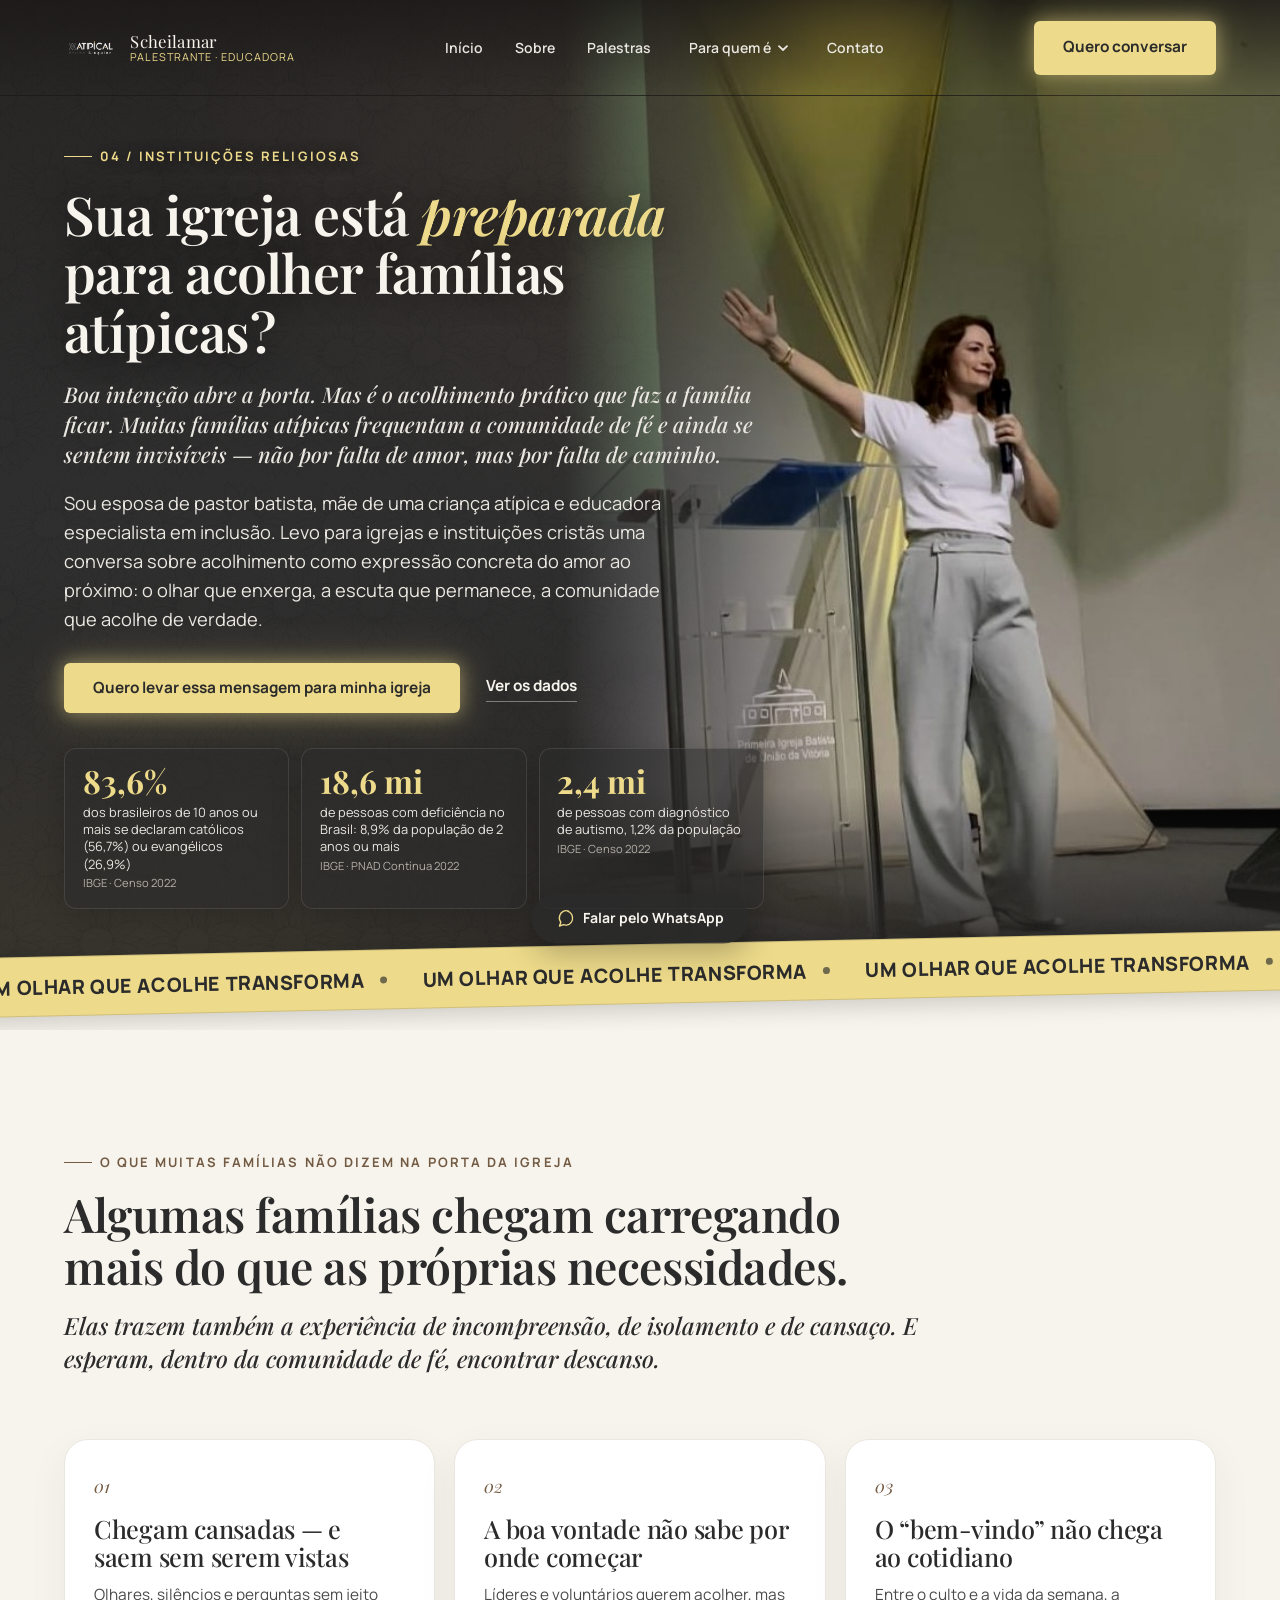
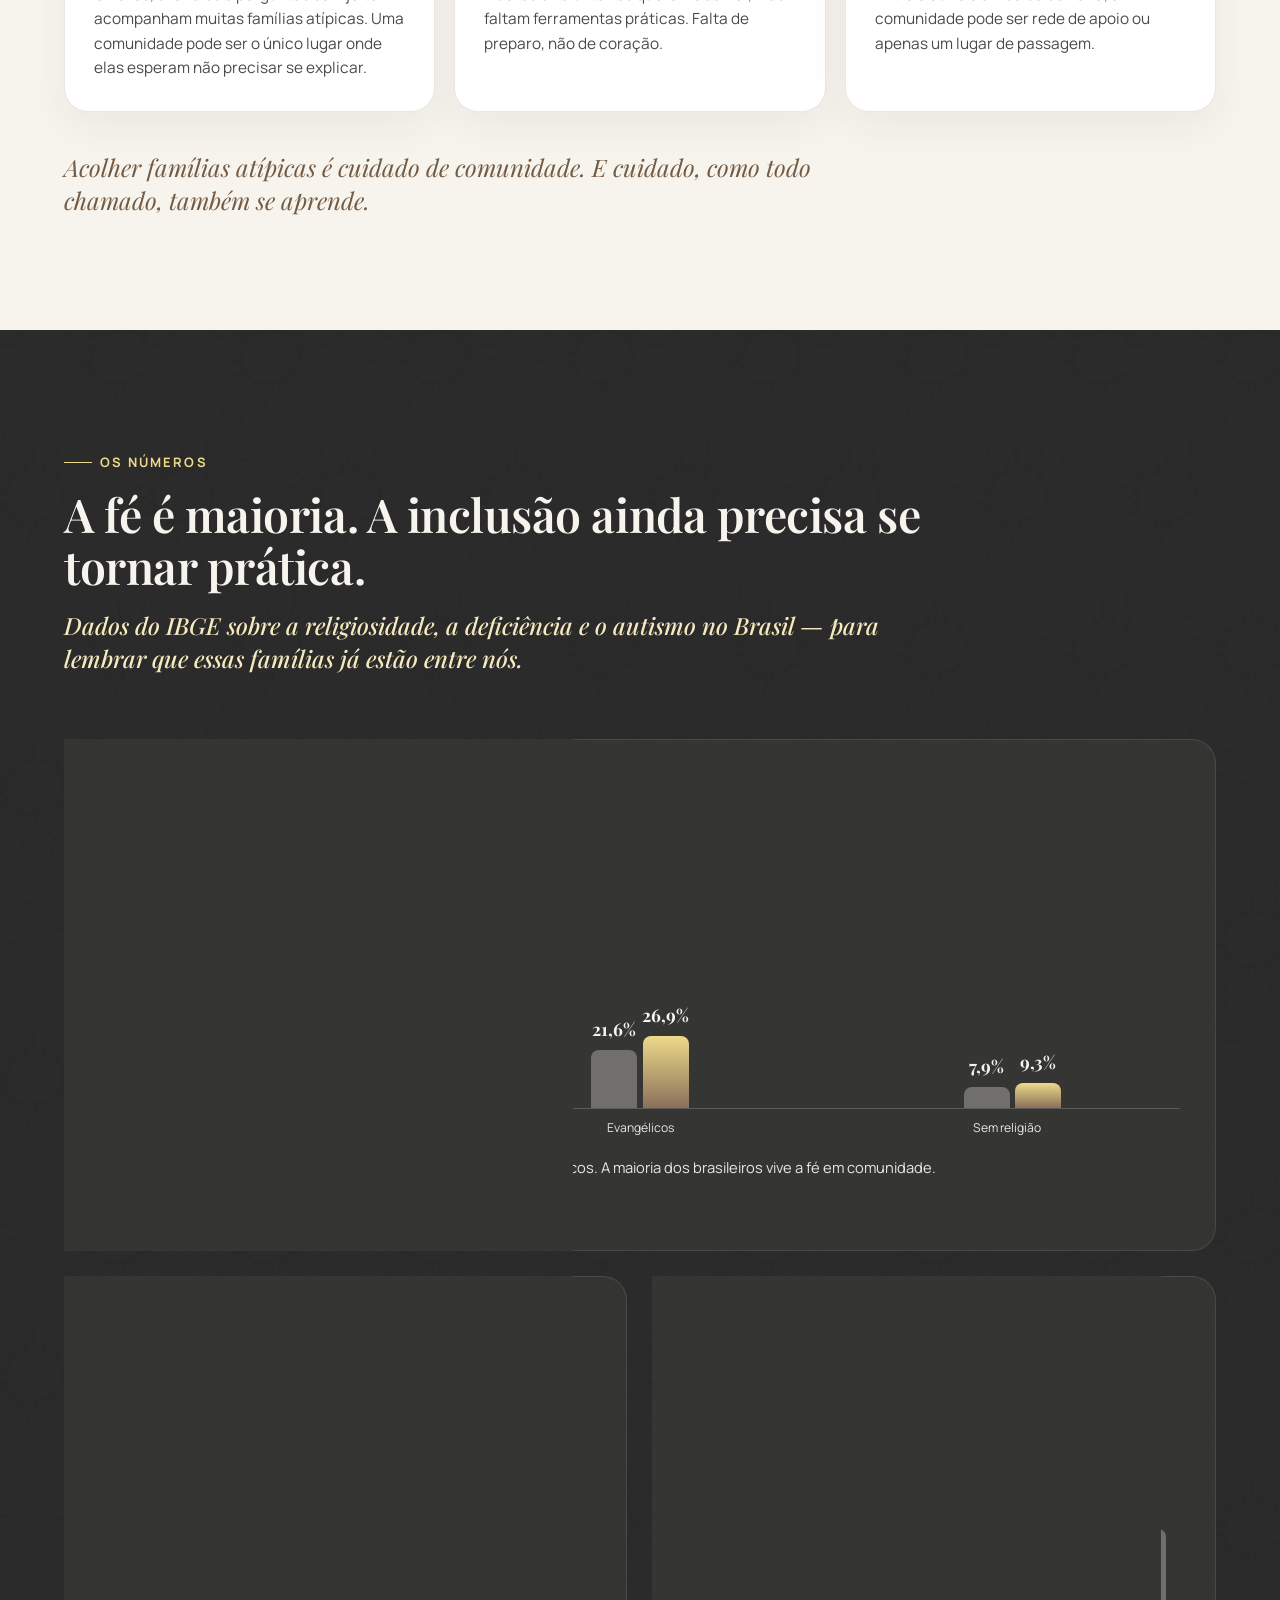
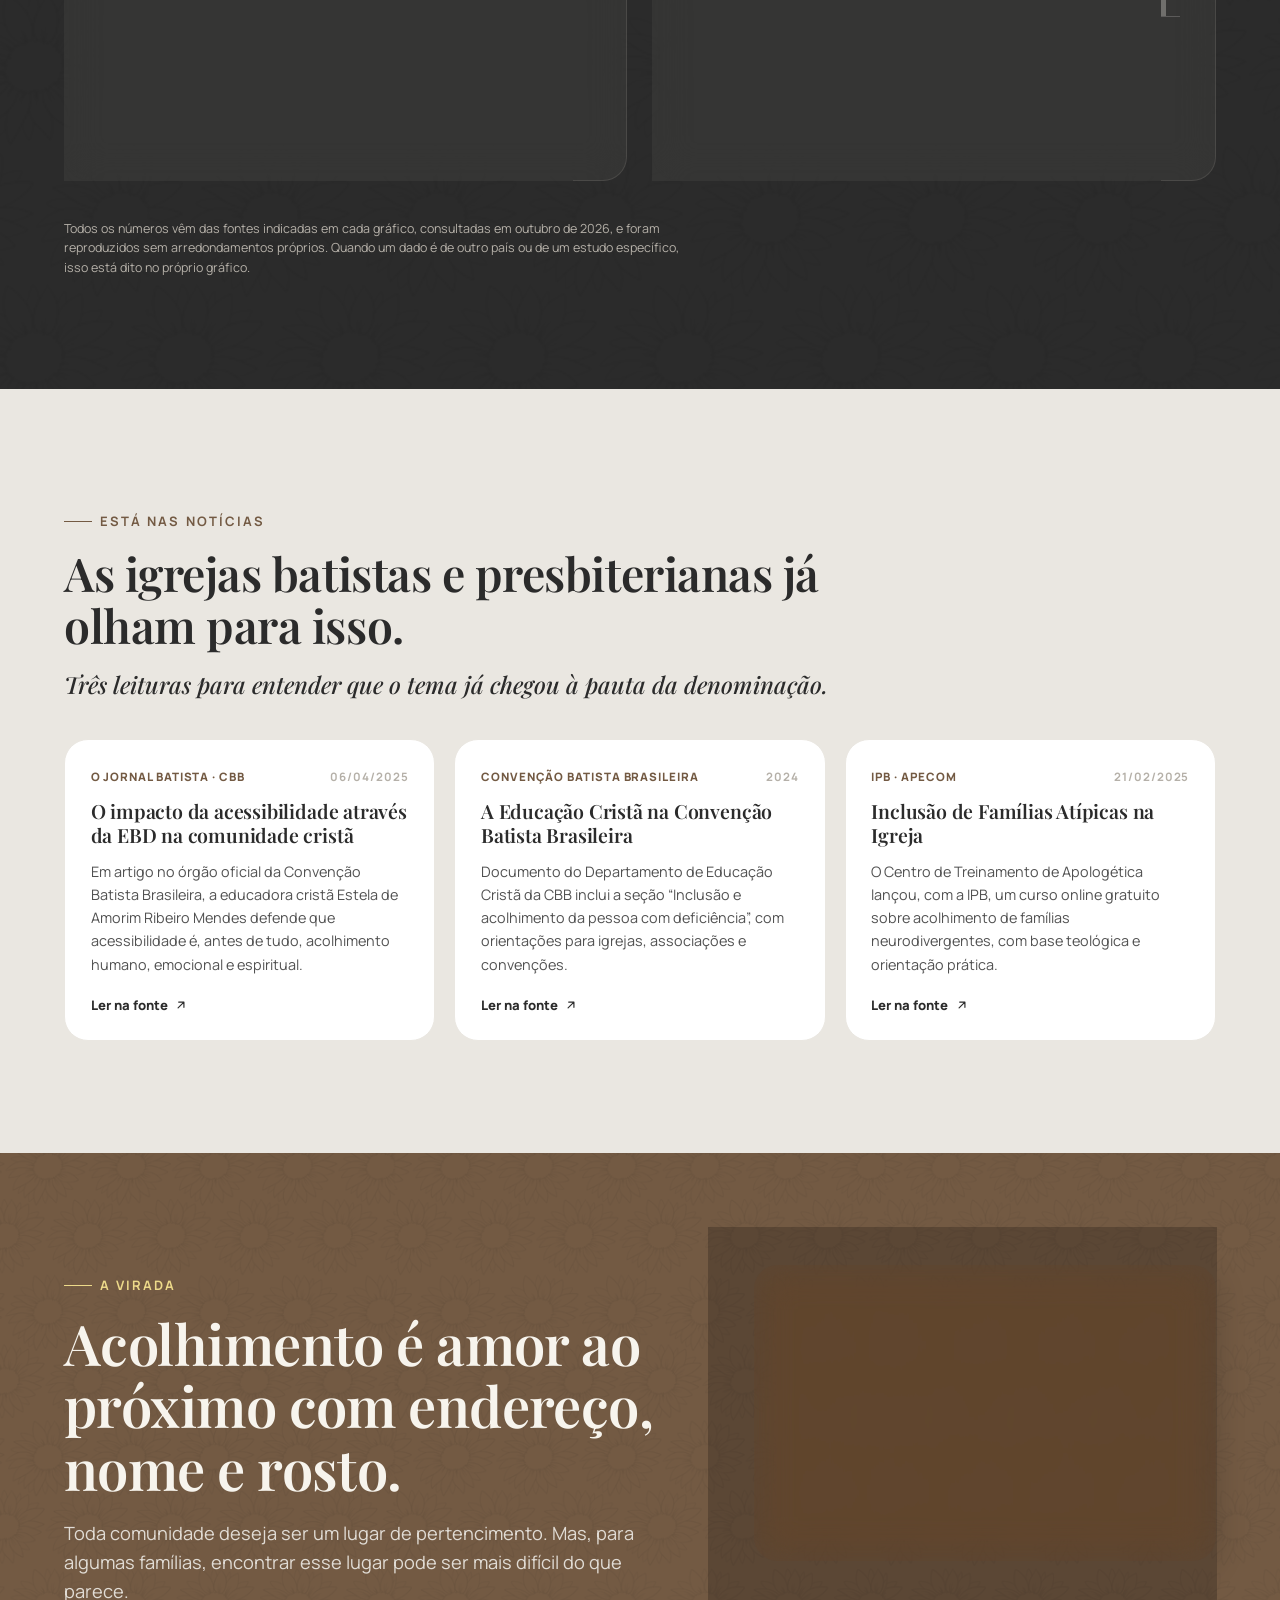
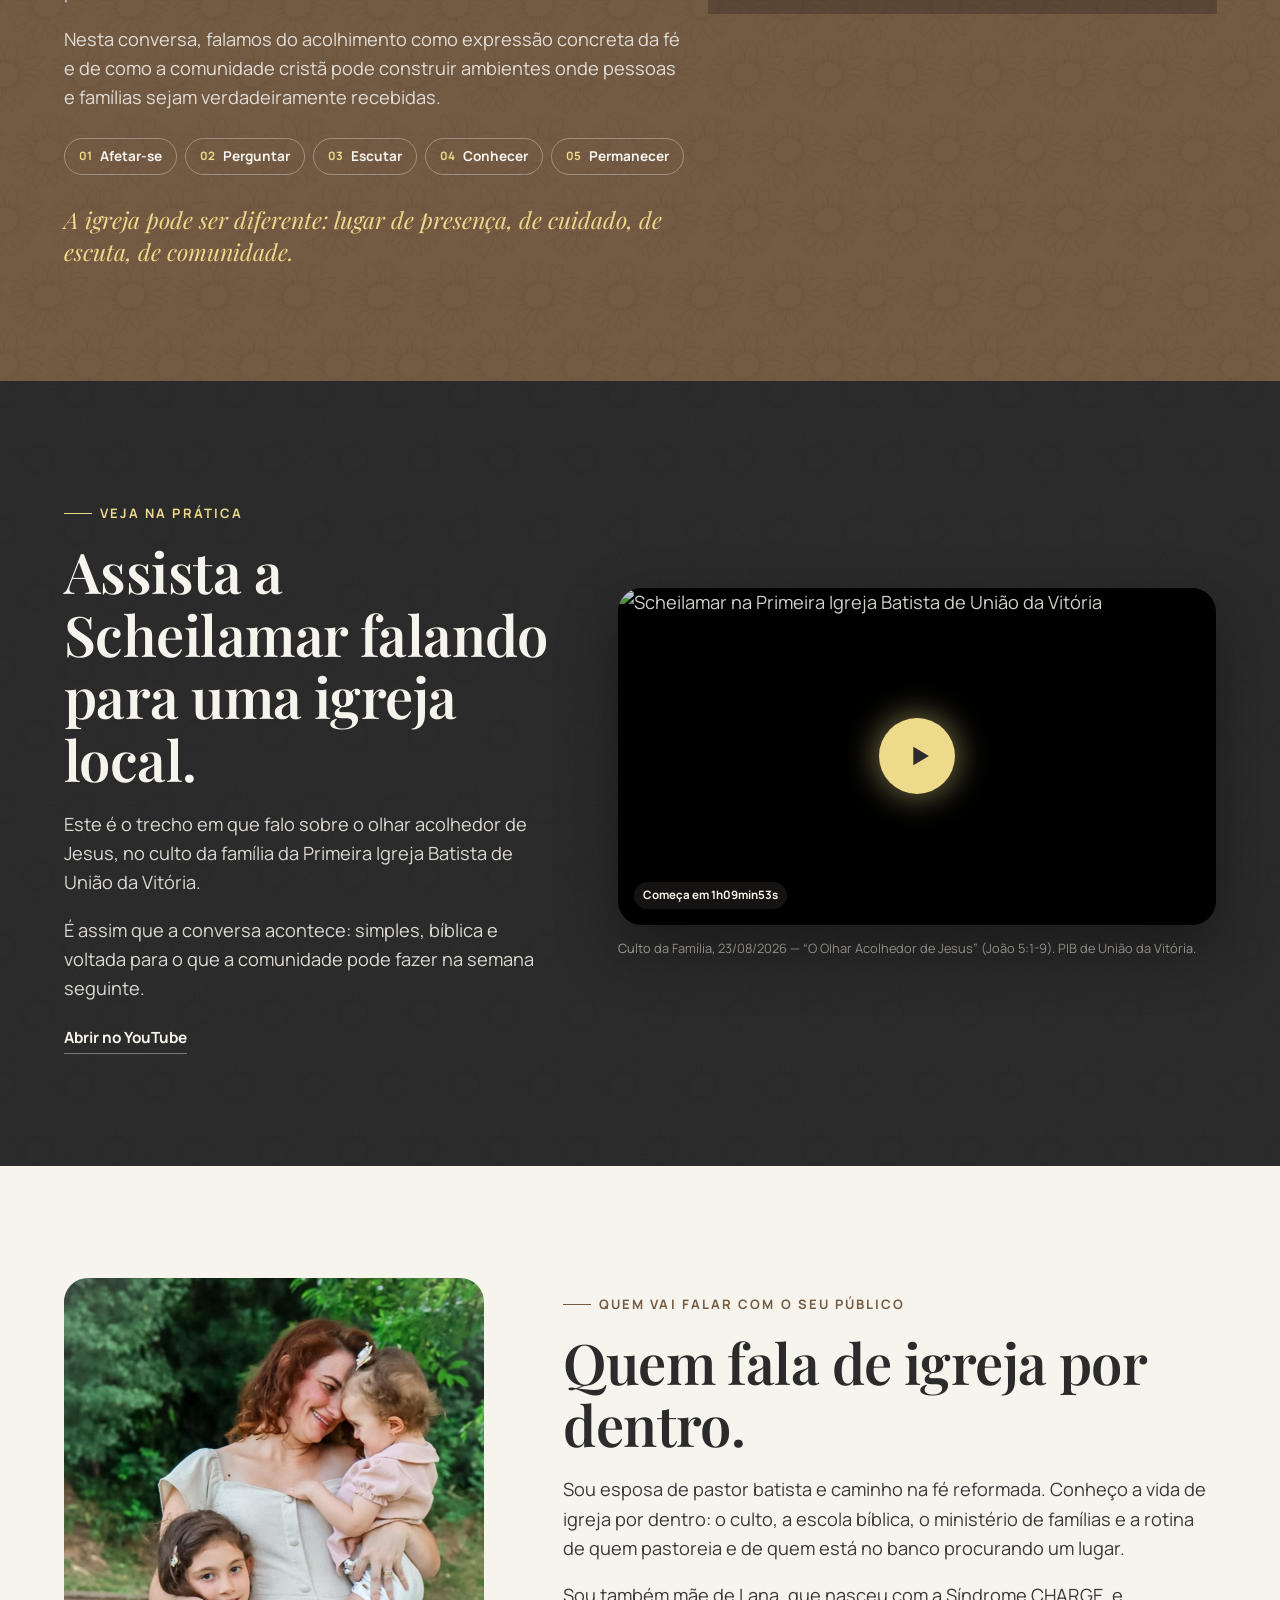
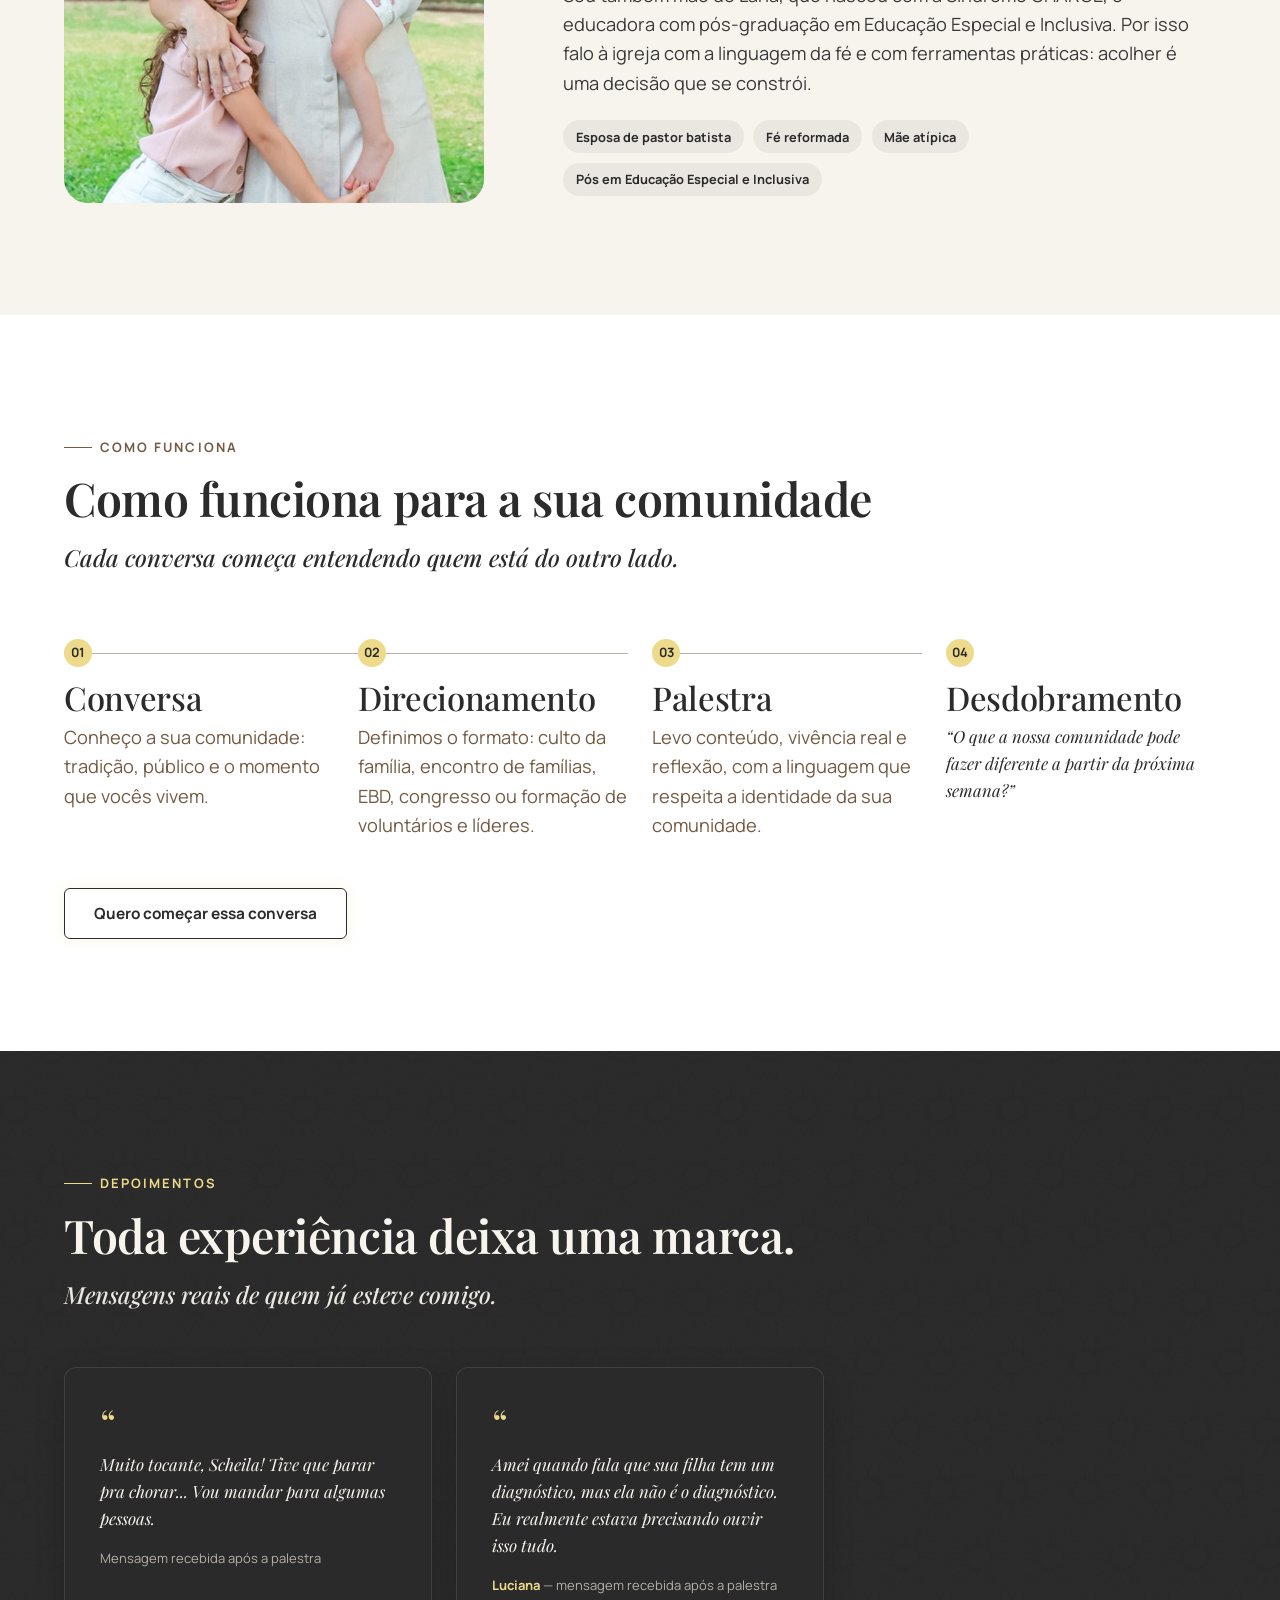
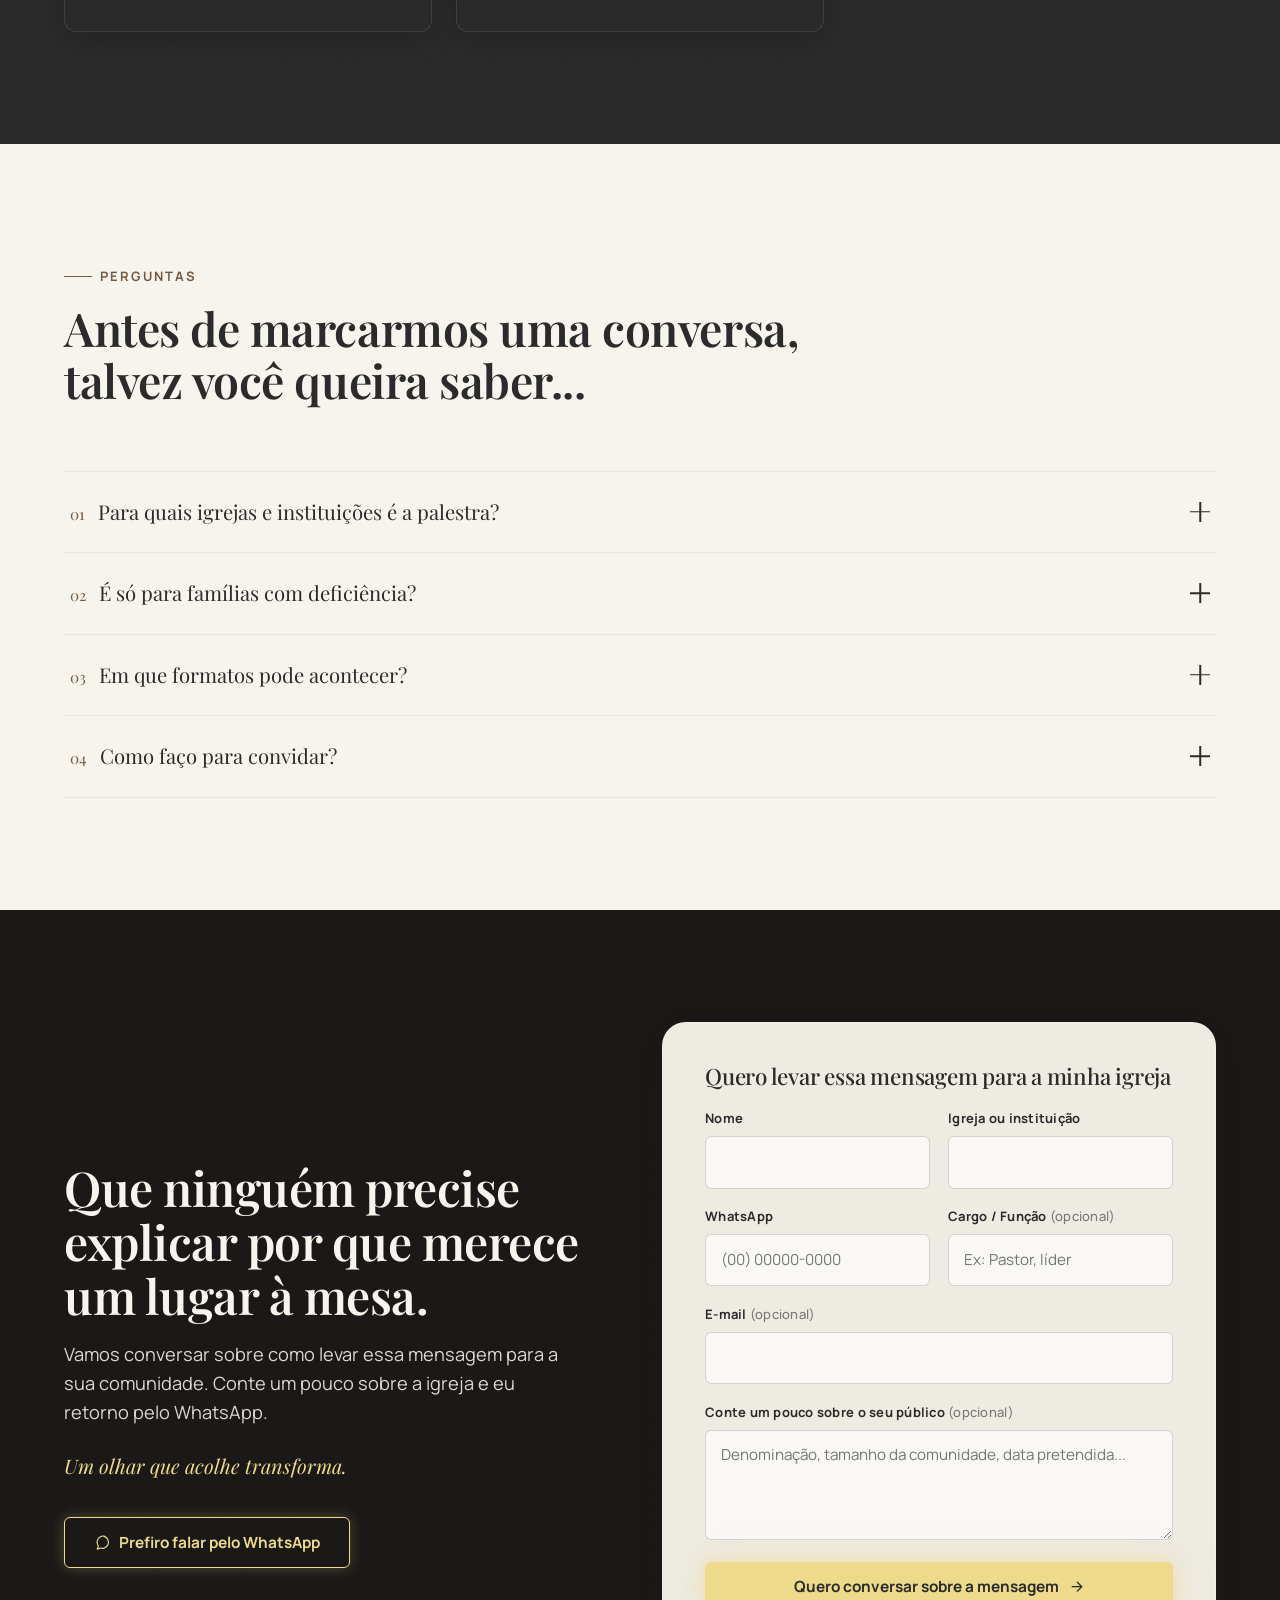
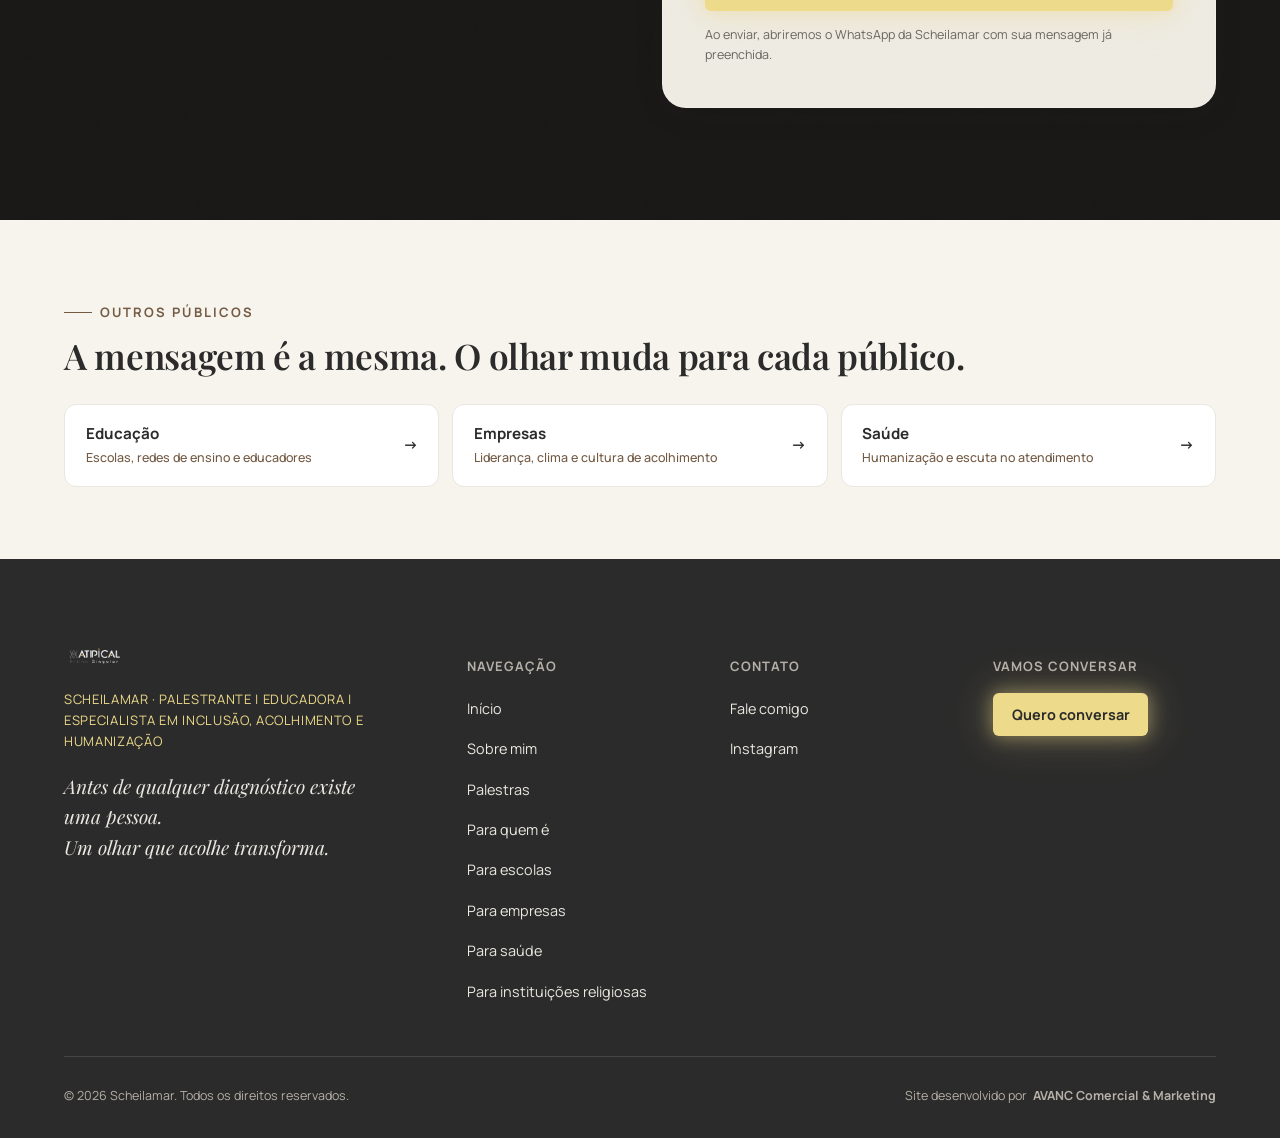
==== commit 1124e6f8: "Add files via upload" ====
--- a/instituicoes-religiosas/index.html
+++ b/instituicoes-religiosas/index.html
@@ -3,13 +3,13 @@
 <head>
 <meta charset="UTF-8">
 <meta name="viewport" content="width=device-width, initial-scale=1.0">
-<title>Palestra para igrejas e instituições religiosas: acolhimento de famílias atípicas | Scheilamar</title>
-<meta name="description" content="Boa intenção abre a porta. Acolhimento faz a família ficar. Palestra de Scheilamar para igrejas e comunidades de fé sobre acolhimento de famílias atípicas, inclusão e cuidado como expressão prática do amor ao próximo.">
+<title>Palestra para igrejas: como acolher famílias atípicas na comunidade de fé | Scheilamar</title>
+<meta name="description" content="Sua igreja está preparada para acolher famílias atípicas? Palestra de Scheilamar, esposa de pastor batista, mãe atípica e educadora especialista em inclusão, para igrejas e instituições cristãs.">
 <meta name="theme-color" content="#2B2B2B">
 <meta property="og:type" content="website">
 <meta property="og:locale" content="pt_BR">
-<meta property="og:title" content="Palestra para igrejas e instituições religiosas: acolhimento de famílias atípicas | Scheilamar">
-<meta property="og:description" content="Boa intenção abre a porta. Acolhimento faz a família ficar. Palestra de Scheilamar para igrejas e comunidades de fé sobre acolhimento de famílias atípicas, inclusão e cuidado como expressão prática do amor ao próximo.">
+<meta property="og:title" content="Palestra para igrejas: como acolher famílias atípicas na comunidade de fé | Scheilamar">
+<meta property="og:description" content="Sua igreja está preparada para acolher famílias atípicas? Palestra de Scheilamar, esposa de pastor batista, mãe atípica e educadora especialista em inclusão, para igrejas e instituições cristãs.">
 <link rel="icon" href="../assets/img/logo-escuro.png" type="image/png">
 <script>document.documentElement.classList.add('js');</script>
 
@@ -17,7 +17,7 @@
 <link rel="preconnect" href="https://fonts.gstatic.com" crossorigin>
 <link href="https://fonts.googleapis.com/css2?family=Playfair+Display:ital,wght@0,500;0,600;0,700;1,500;1,600&family=Manrope:wght@400;500;600;700;800&display=swap" rel="stylesheet">
 
-<link rel="preload" as="image" href="../assets/img/proposta-de-valor.jpg" fetchpriority="high">
+<link rel="preload" as="image" href="../assets/img/palestra-pib.jpg" fetchpriority="high">
 <link rel="stylesheet" href="../css/styles.css">
 <link rel="stylesheet" href="../css/landing.css">
 </head>
@@ -84,15 +84,15 @@
 
   <section class="hero lp-hero noise grain" id="inicio">
     <div class="hero-media">
-      <img class="hero-photo" src="../assets/img/proposta-de-valor.jpg" alt="Scheilamar de perfil, com a camiseta “Um olhar que acolhe transforma”" width="1000" height="1500" fetchpriority="high" style="object-position:50% 18%;">
+      <img class="hero-photo" src="../assets/img/palestra-pib.jpg" alt="Scheilamar palestrando na Primeira Igreja Batista de União da Vitória" width="1000" height="1500" fetchpriority="high" style="object-position:50% 45%;">
     </div>
 
     <div class="container hero-grid">
       <div class="hero-text">
         <p class="eyebrow">04 / Instituições Religiosas</p>
-        <h1>Boa intenção abre a porta. <em class="accent">Acolhimento</em> faz a família ficar.</h1>
-        <p class="lede hero-in hero-in-1">Muitas famílias atípicas frequentam a comunidade de fé e, ainda assim, se sentem invisíveis. Não é falta de amor. É falta de caminho prático para amar.</p>
-        <p class="copy copy--on-dark hero-in hero-in-2">Como mãe de uma criança atípica e educadora especialista em inclusão, levo para igrejas e instituições cristãs uma conversa sobre acolhimento como expressão concreta do amor ao próximo: o olhar que enxerga, a escuta que permanece, a comunidade que acolhe de verdade.</p>
+        <h1>Sua igreja está <em class="accent">preparada</em> para acolher famílias atípicas?</h1>
+        <p class="lede hero-in hero-in-1">Boa intenção abre a porta. Mas é o acolhimento prático que faz a família ficar. Muitas famílias atípicas frequentam a comunidade de fé e ainda se sentem invisíveis — não por falta de amor, mas por falta de caminho.</p>
+        <p class="copy copy--on-dark hero-in hero-in-2">Sou esposa de pastor batista, mãe de uma criança atípica e educadora especialista em inclusão. Levo para igrejas e instituições cristãs uma conversa sobre acolhimento como expressão concreta do amor ao próximo: o olhar que enxerga, a escuta que permanece, a comunidade que acolhe de verdade.</p>
         <div class="hero-ctas hero-in hero-in-3">
           <a href="#contato" class="btn btn-primary">Quero levar essa mensagem para minha igreja</a>
           <a href="#dados" class="lp-link">Ver os dados</a>
@@ -148,7 +148,7 @@
 <figure class="chart-card glass reveal chart-card--wide" data-chart>
   <h3>Religião no Brasil: 2010 e 2022<span>% da população de 10 anos ou mais</span></h3>
   <div class="legend"><span><i class="dim"></i>2010</span><span><i class=""></i>2022</span></div><div class="cols cols--grouped"><div class="col-group"><div class="col-group-bars"><div class="col"><span class="col-val">65,1%</span><div class="col-bar is-dim" style="--v:82.0"></div></div><div class="col"><span class="col-val">56,7%</span><div class="col-bar" style="--v:71.42"></div></div></div></div><div class="col-group"><div class="col-group-bars"><div class="col"><span class="col-val">21,6%</span><div class="col-bar is-dim" style="--v:27.21"></div></div><div class="col"><span class="col-val">26,9%</span><div class="col-bar" style="--v:33.88"></div></div></div></div><div class="col-group"><div class="col-group-bars"><div class="col"><span class="col-val">7,9%</span><div class="col-bar is-dim" style="--v:9.95"></div></div><div class="col"><span class="col-val">9,3%</span><div class="col-bar" style="--v:11.71"></div></div></div></div></div><div class="cols-labels"><span class="col-label">Católicos</span><span class="col-label">Evangélicos</span><span class="col-label">Sem religião</span></div>
-  <p class="chart-note">Em 2022, eram <strong>100,2 milhões</strong> de católicos e <strong>47,4 milhões</strong> de evangélicos. A maioria dos brasileiros vive a fé em comunidade.</p>
+  <p class="chart-note">Em 2022, eram <strong>47,4 milhões</strong> de evangélicos e <strong>100,2 milhões</strong> de católicos. A maioria dos brasileiros vive a fé em comunidade.</p>
   <figcaption class="chart-src">Fonte: <a href="https://www.congressoemfoco.com.br/noticia/109200/censo-2022-1-em-4-brasileiros-e-evangelico-catolicos-caem-para-56-7" target="_blank" rel="noopener">IBGE — Censo 2022, via Congresso em Foco</a></figcaption>
 </figure>
 <figure class="chart-card glass reveal" data-chart>
@@ -160,15 +160,9 @@
 <figure class="chart-card glass reveal" data-chart>
   <h3>Autismo diagnosticado, por faixa etária<span>% da população de cada faixa com diagnóstico</span></h3>
   <div class="cols"><div class="col"><span class="col-val">2,1%</span><div class="col-bar is-dim" style="--v:66.23"></div></div><div class="col"><span class="col-val">2,6%</span><div class="col-bar" style="--v:82.0"></div></div><div class="col"><span class="col-val">1,9%</span><div class="col-bar is-dim" style="--v:59.92"></div></div><div class="col"><span class="col-val">1,3%</span><div class="col-bar is-dim" style="--v:41.0"></div></div></div><div class="cols-labels"><span class="col-label">0 a 4 anos</span><span class="col-label">5 a 9 anos</span><span class="col-label">10 a 14 anos</span><span class="col-label">15 a 19 anos</span></div>
-  <p class="chart-note">A maior prevalência está entre <strong>5 e 9 anos</strong>: crianças que estão no ministério infantil, na catequese, na escola dominical.</p>
+  <p class="chart-note">A maior prevalência está entre <strong>5 e 9 anos</strong>: crianças que estão no ministério infantil, na escola bíblica dominical, no culto da família.</p>
   <figcaption class="chart-src">Fonte: <a href="https://agenciadenoticias.ibge.gov.br/agencia-noticias/2012-agencia-de-noticias/noticias/43464" target="_blank" rel="noopener">IBGE — Censo Demográfico 2022</a></figcaption>
 </figure>
-<figure class="chart-card glass reveal chart-card--wide" data-chart>
-  <h3>A própria igreja já fala disso<span>Inclusão como tema de comunidade</span></h3>
-  <blockquote class="pullquote">“Amizade inclusiva: aprender a amar em momentos difíceis” foi o tema proposto pela CNBB para a Semana Nacional da Família de 2024.</blockquote>
-  <p class="chart-note">Em 2026, a Basílica Santuário de Nazaré, em Belém, realizou a segunda edição da Missa Inclusiva, pensada para pessoas com deficiência, neurodivergentes e suas famílias.</p>
-  <figcaption class="chart-src">Fonte: <a href="https://vidaefamilia.org.br/semana-nacional-da-familia-inclusao/" target="_blank" rel="noopener">Vida e Família (15/08/2024)</a> · <a href="https://www.oliberal.com/missa-inclusiva-fortalece-acolhimento-e-reune-familias-na-basilica-santuario-de-nazare-1.1138585" target="_blank" rel="noopener">O Liberal (28/06/2026)</a></figcaption>
-</figure>
       </div>
       <p class="lp-disclaimer reveal">Todos os números vêm das fontes indicadas em cada gráfico, consultadas em outubro de 2026, e foram reproduzidos sem arredondamentos próprios. Quando um dado é de outro país ou de um estudo específico, isso está dito no próprio gráfico.</p>
     </div>
@@ -178,13 +172,13 @@
     <div class="container">
       <div class="section-head lp-section-head reveal" style="margin-bottom:0;">
         <p class="eyebrow eyebrow--dark">Está nas notícias</p>
-        <h2>O cuidado com as famílias já está nas comunidades de fé.</h2>
-        <p class="lede">Três leituras recentes que mostram para onde caminha o acolhimento.</p>
+        <h2>As igrejas batistas e presbiterianas já olham para isso.</h2>
+        <p class="lede">Três leituras para entender que o tema já chegou à pauta da denominação.</p>
       </div>
       <div class="news-grid">
-<a class="news-card reveal reveal-delay-0" href="https://www.oliberal.com/missa-inclusiva-fortalece-acolhimento-e-reune-familias-na-basilica-santuario-de-nazare-1.1138585" target="_blank" rel="noopener"><div class="news-meta"><span>O Liberal</span><time datetime="2026-06-28">28/06/2026</time></div><h3>Missa Inclusiva fortalece acolhimento e reúne famílias na Basílica Santuário de Nazaré</h3><p>Em Belém, a segunda edição da Missa Inclusiva foi pensada para pessoas com deficiência, neurodivergentes e suas famílias, em um ambiente acessível e seguro.</p><span class="news-link">Ler na fonte <svg viewBox="0 0 24 24" fill="none" stroke="currentColor" stroke-width="2" stroke-linecap="round" stroke-linejoin="round" aria-hidden="true"><path d="M7 17 17 7M8 7h9v9"/></svg></span></a>
-<a class="news-card reveal reveal-delay-1" href="https://vidaefamilia.org.br/semana-nacional-da-familia-inclusao/" target="_blank" rel="noopener"><div class="news-meta"><span>Vida e Família</span><time datetime="2024-08-15">15/08/2024</time></div><h3>Semana Nacional da Família também destaca a importância da inclusão</h3><p>A CNBB propôs o tema “Amizade inclusiva: aprender a amar em momentos difíceis”, convidando as comunidades a acolher famílias em suas fragilidades.</p><span class="news-link">Ler na fonte <svg viewBox="0 0 24 24" fill="none" stroke="currentColor" stroke-width="2" stroke-linecap="round" stroke-linejoin="round" aria-hidden="true"><path d="M7 17 17 7M8 7h9v9"/></svg></span></a>
-<a class="news-card reveal reveal-delay-2" href="https://www.congressoemfoco.com.br/noticia/109200/censo-2022-1-em-4-brasileiros-e-evangelico-catolicos-caem-para-56-7" target="_blank" rel="noopener"><div class="news-meta"><span>Congresso em Foco</span><time datetime="2025-06">jun/2025</time></div><h3>Censo 2022: 1 em 4 brasileiros é evangélico; católicos caem para 56,7%</h3><p>Entre 2010 e 2022, católicos foram de 65,1% para 56,7% e evangélicos de 21,6% para 26,9% da população de 10 anos ou mais.</p><span class="news-link">Ler na fonte <svg viewBox="0 0 24 24" fill="none" stroke="currentColor" stroke-width="2" stroke-linecap="round" stroke-linejoin="round" aria-hidden="true"><path d="M7 17 17 7M8 7h9v9"/></svg></span></a>
+<a class="news-card reveal reveal-delay-0" href="https://convencaobatista.com.br/sig/modulos/jornal/informacoes/uploads/pdfJornal/7659749001042025080550.pdf" target="_blank" rel="noopener"><div class="news-meta"><span>O Jornal Batista · CBB</span><time datetime="2025-04-06">06/04/2025</time></div><h3>O impacto da acessibilidade através da EBD na comunidade cristã</h3><p>Em artigo no órgão oficial da Convenção Batista Brasileira, a educadora cristã Estela de Amorim Ribeiro Mendes defende que acessibilidade é, antes de tudo, acolhimento humano, emocional e espiritual.</p><span class="news-link">Ler na fonte <svg viewBox="0 0 24 24" fill="none" stroke="currentColor" stroke-width="2" stroke-linecap="round" stroke-linejoin="round" aria-hidden="true"><path d="M7 17 17 7M8 7h9v9"/></svg></span></a>
+<a class="news-card reveal reveal-delay-1" href="https://www.convencaobatista.com.br/sig/modulos/site/comunicacao/uploads/documentoDownloadSite/31244143211012024162704.pdf" target="_blank" rel="noopener"><div class="news-meta"><span>Convenção Batista Brasileira</span><time datetime="2024-01">2024</time></div><h3>A Educação Cristã na Convenção Batista Brasileira</h3><p>Documento do Departamento de Educação Cristã da CBB inclui a seção “Inclusão e acolhimento da pessoa com deficiência”, com orientações para igrejas, associações e convenções.</p><span class="news-link">Ler na fonte <svg viewBox="0 0 24 24" fill="none" stroke="currentColor" stroke-width="2" stroke-linecap="round" stroke-linejoin="round" aria-hidden="true"><path d="M7 17 17 7M8 7h9v9"/></svg></span></a>
+<a class="news-card reveal reveal-delay-2" href="https://www.ipb.org.br/conteudos_detalhe?conteudo=1854" target="_blank" rel="noopener"><div class="news-meta"><span>IPB · APECOM</span><time datetime="2025-02-21">21/02/2025</time></div><h3>Inclusão de Famílias Atípicas na Igreja</h3><p>O Centro de Treinamento de Apologética lançou, com a IPB, um curso online gratuito sobre acolhimento de famílias neurodivergentes, com base teológica e orientação prática.</p><span class="news-link">Ler na fonte <svg viewBox="0 0 24 24" fill="none" stroke="currentColor" stroke-width="2" stroke-linecap="round" stroke-linejoin="round" aria-hidden="true"><path d="M7 17 17 7M8 7h9v9"/></svg></span></a>
       </div>
     </div>
   </section>
@@ -205,14 +199,33 @@
     </div>
   </section>
 
+  <section class="section lp-video noise" id="ao-vivo">
+    <div class="container lp-video-grid">
+      <div class="lp-video-text reveal">
+        <p class="eyebrow">Veja na prática</p>
+        <h2 style="margin:1rem 0 1.2rem;">Assista a Scheilamar falando para uma igreja local.</h2>
+        <div class="copy copy--on-dark"><p>Este é o trecho em que falo sobre o olhar acolhedor de Jesus, no culto da família da Primeira Igreja Batista de União da Vitória.</p><p>É assim que a conversa acontece: simples, bíblica e voltada para o que a comunidade pode fazer na semana seguinte.</p></div>
+        <a class="lp-link" href="https://youtu.be/LTbxZBuJWu4?t=4193" target="_blank" rel="noopener" style="display:inline-block;margin-top:1.4rem;">Abrir no YouTube</a>
+      </div>
+      <div class="lp-video-frame reveal reveal-delay-1">
+        <a class="yt-facade" href="https://youtu.be/LTbxZBuJWu4?t=4193" target="_blank" rel="noopener" data-yt="LTbxZBuJWu4" data-start="4193" aria-label="Assistir: Culto da Família, 23/08/2026 — “O Olhar Acolhedor de Jesus” (João 5:1-9). PIB de União da Vitória.">
+          <img src="https://i.ytimg.com/vi/LTbxZBuJWu4/maxresdefault.jpg" alt="Scheilamar na Primeira Igreja Batista de União da Vitória" loading="lazy" width="1280" height="720">
+          <span class="yt-play" aria-hidden="true"><svg viewBox="0 0 24 24" fill="currentColor"><path d="M8 5.5v13l11-6.5z"/></svg></span>
+          <span class="yt-badge">Começa em 1h09min53s</span>
+        </a>
+        <p class="lp-video-cap">Culto da Família, 23/08/2026 — “O Olhar Acolhedor de Jesus” (João 5:1-9). PIB de União da Vitória.</p>
+      </div>
+    </div>
+  </section>
+
   <section class="section bg-offwhite" id="quem-fala">
     <div class="container lp-who">
       <img class="reveal" src="../assets/img/lana-1.jpg" alt="Scheilamar com as filhas, entre elas Lana" loading="lazy" width="666" height="1000">
       <div class="lp-who-text reveal reveal-delay-1">
         <p class="eyebrow eyebrow--dark" style="margin-bottom:1rem;">Quem vai falar com o seu público</p>
-        <h2 style="margin-bottom:1.2rem;">Uma mãe atípica que também é educadora.</h2>
-        <div class="copy"><p>Sou mãe de Lana, que nasceu com a Síndrome CHARGE. Conheço, por dentro, a alegria de uma comunidade que abraça e a dor de quem se sente invisível mesmo estando presente.</p><p>Somo a isso minha formação em Educação Especial e Inclusiva. Falo à igreja com a linguagem da fé e com ferramentas práticas, porque acolher é uma decisão que se constrói.</p></div>
-        <div class="lp-who-creds"><span>Mãe atípica</span><span>Pós em Educação Especial e Inclusiva</span><span>Acolhimento como prática de fé</span></div>
+        <h2 style="margin-bottom:1.2rem;">Quem fala de igreja por dentro.</h2>
+        <div class="copy"><p>Sou esposa de pastor batista e caminho na fé reformada. Conheço a vida de igreja por dentro: o culto, a escola bíblica, o ministério de famílias e a rotina de quem pastoreia e de quem está no banco procurando um lugar.</p><p>Sou também mãe de Lana, que nasceu com a Síndrome CHARGE, e educadora com pós-graduação em Educação Especial e Inclusiva. Por isso falo à igreja com a linguagem da fé e com ferramentas práticas: acolher é uma decisão que se constrói.</p></div>
+        <div class="lp-who-creds"><span>Esposa de pastor batista</span><span>Fé reformada</span><span>Mãe atípica</span><span>Pós em Educação Especial e Inclusiva</span></div>
       </div>
     </div>
   </section>
@@ -226,7 +239,7 @@
       </div>
       <div class="steps">
 <div class="step reveal reveal-delay-0"><span class="step-num">01</span><h3>Conversa</h3><p>Conheço a sua comunidade: tradição, público e o momento que vocês vivem.</p></div>
-<div class="step reveal reveal-delay-1"><span class="step-num">02</span><h3>Direcionamento</h3><p>Definimos o formato: encontro de famílias, culto especial, congresso ou formação de voluntários e líderes.</p></div>
+<div class="step reveal reveal-delay-1"><span class="step-num">02</span><h3>Direcionamento</h3><p>Definimos o formato: culto da família, encontro de famílias, EBD, congresso ou formação de voluntários e líderes.</p></div>
 <div class="step reveal reveal-delay-2"><span class="step-num">03</span><h3>Palestra</h3><p>Levo conteúdo, vivência real e reflexão, com a linguagem que respeita a identidade da sua comunidade.</p></div>
 <div class="step reveal reveal-delay-3"><span class="step-num">04</span><h3>Desdobramento</h3><p class="step-quote">“O que a nossa comunidade pode fazer diferente a partir da próxima semana?”</p></div>
       </div>
@@ -268,7 +281,7 @@
             <span class="faq-q-text"><span class="faq-q-num">01</span>Para quais igrejas e instituições é a palestra?</span>
             <span class="faq-q-icon" aria-hidden="true"></span>
           </button>
-          <div class="faq-a"><div><p>O trabalho pode ser realizado em igrejas e instituições cristãs. Conversamos antes para que a linguagem e o formato respeitem a identidade da sua comunidade.</p></div></div>
+          <div class="faq-a"><div><p>O trabalho pode ser realizado em igrejas e instituições cristãs. Falo a partir da tradição batista e reformada, mas conversamos antes para que a linguagem e o formato respeitem a identidade da sua comunidade.</p></div></div>
         </div>
         <div class="faq-item reveal" data-faq>
           <button class="faq-q" aria-expanded="false">
@@ -282,7 +295,7 @@
             <span class="faq-q-text"><span class="faq-q-num">03</span>Em que formatos pode acontecer?</span>
             <span class="faq-q-icon" aria-hidden="true"></span>
           </button>
-          <div class="faq-a"><div><p>Pode ser um encontro de famílias, um culto especial, um congresso ou uma formação de voluntários e líderes. O formato é definido na conversa inicial.</p></div></div>
+          <div class="faq-a"><div><p>Pode ser um culto da família, um encontro de famílias, uma aula na EBD, um congresso ou uma formação de voluntários e líderes. O formato é definido na conversa inicial.</p></div></div>
         </div>
         <div class="faq-item reveal" data-faq>
           <button class="faq-q" aria-expanded="false">
--- a/css/landing.css
+++ b/css/landing.css
@@ -283,3 +283,26 @@
 
 .donut { display: flex; flex-direction: column; align-items: center; }
 .donut-cap { width: 210px; max-width: 80vw; text-align: center; }
+
+/* ---------- vídeo (YouTube com carregamento sob demanda) ---------- */
+.lp-video { background: var(--graphite); color: var(--offwhite); }
+.lp-video-grid { display: grid; gap: 2.4rem; grid-template-columns: 1fr; align-items: center; }
+.lp-video-frame { margin: 0; }
+.yt-facade { position: relative; display: block; aspect-ratio: 16/9; border-radius: var(--radius-lg); overflow: hidden; background: #000; box-shadow: 0 24px 60px rgba(0,0,0,.4); }
+.yt-facade img { width: 100%; height: 100%; object-fit: cover; opacity: .85; transition: opacity var(--dur-med) var(--ease), transform var(--dur-slow) var(--ease); }
+.yt-facade:hover img { opacity: 1; transform: scale(1.03); }
+.yt-facade iframe { position: absolute; inset: 0; width: 100%; height: 100%; border: 0; }
+.yt-play {
+  position: absolute; top: 50%; left: 50%; width: 76px; height: 76px; margin: -38px 0 0 -38px; border-radius: 50%;
+  display: flex; align-items: center; justify-content: center; background: var(--yellow); color: var(--graphite);
+  box-shadow: 0 0 30px 4px rgba(237,218,138,.45);
+}
+.yt-play svg { width: 34px; height: 34px; margin-left: 4px; }
+.yt-badge { position: absolute; left: 1rem; bottom: 1rem; padding: .35em .8em; border-radius: 99px; background: rgba(27,25,23,.78); font-size: .72rem; font-weight: 700; color: var(--offwhite); }
+.lp-video-cap { margin-top: .9rem; font-size: .8rem; color: var(--gray-mid); line-height: 1.5; }
+@media (min-width: 900px) { .lp-video-grid { grid-template-columns: .9fr 1.1fr; gap: 4rem; } }
+@media (max-width: 767px) { .lp-video-text { text-align: center; } .lp-video .lp-link { margin-inline: auto; } }
+
+/* botões longos (CTA de cada público) quebram linha em vez de estourar a tela */
+.lp-hero .hero-grid { grid-template-columns: minmax(0, 1fr); }
+.lp-hero .hero-ctas .btn, .lp-final .btn, .lp-steps-cta { white-space: normal; text-align: center; justify-content: center; line-height: 1.3; }
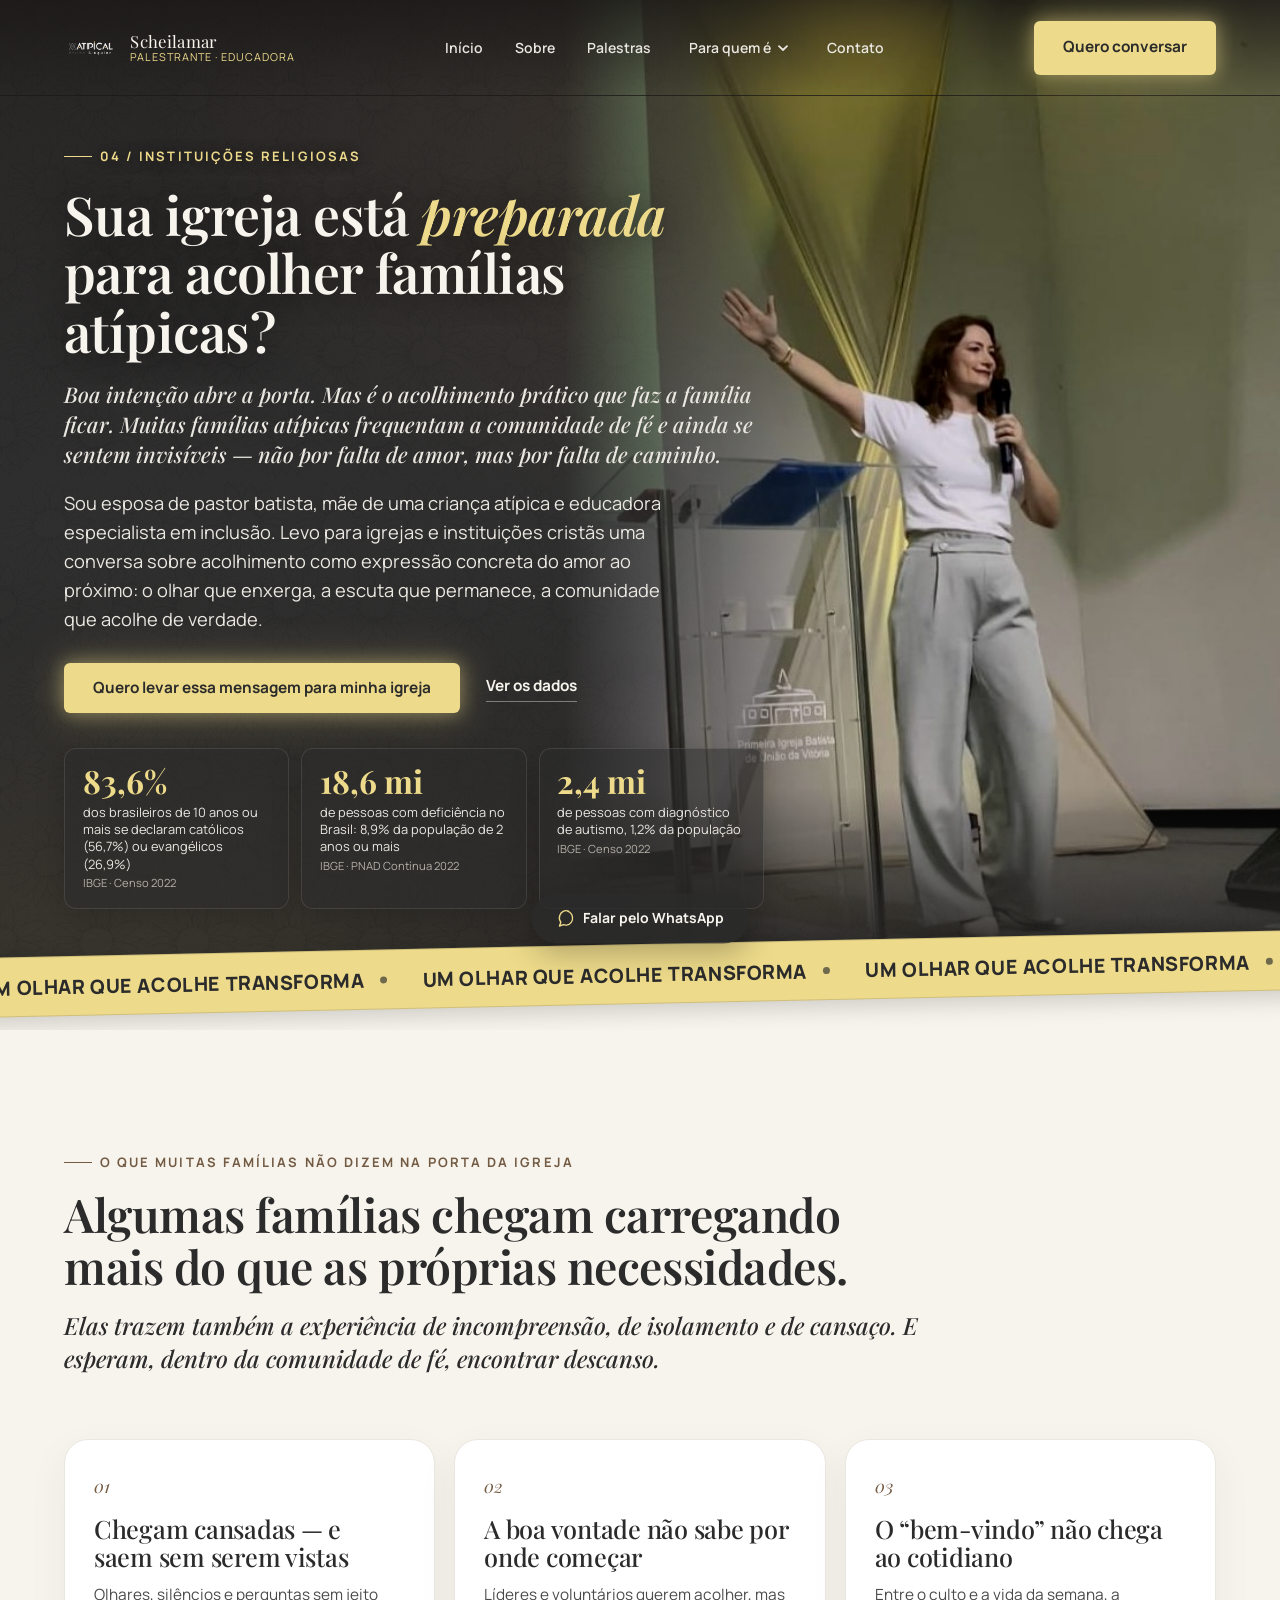
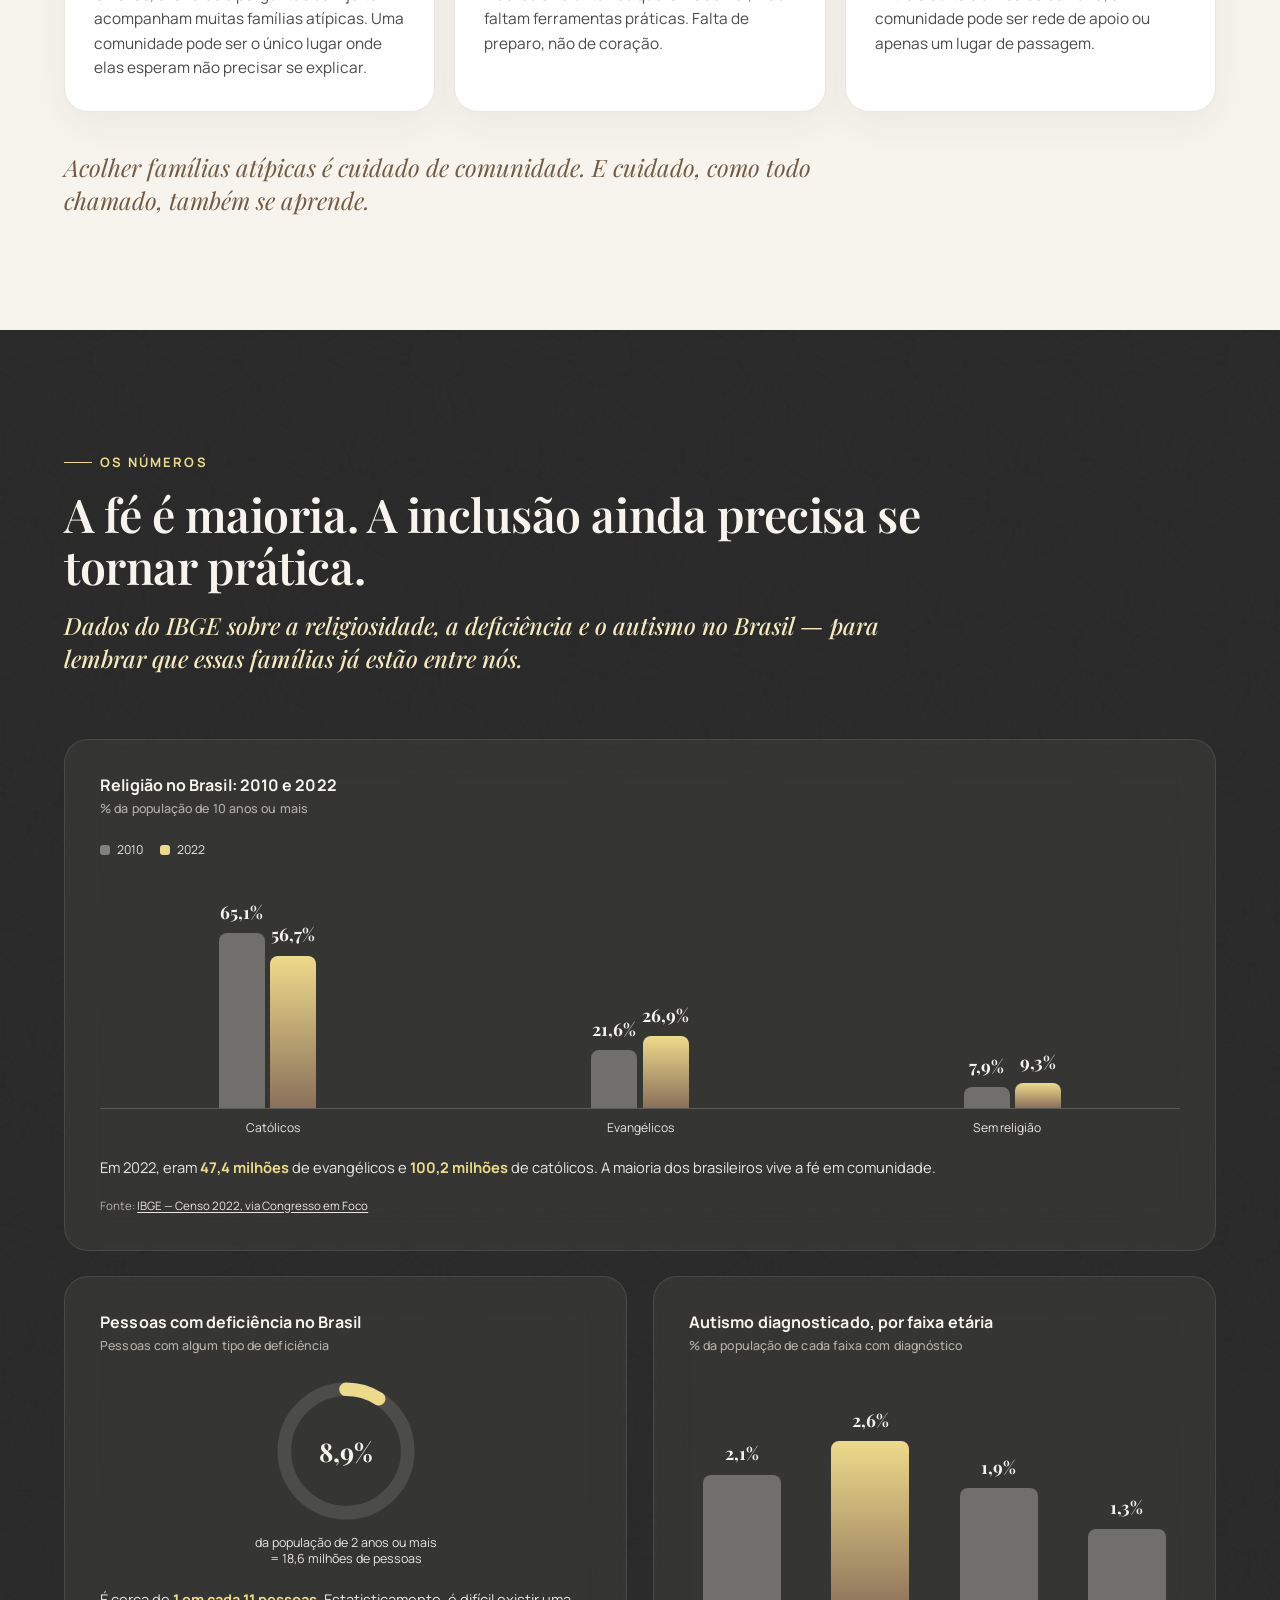
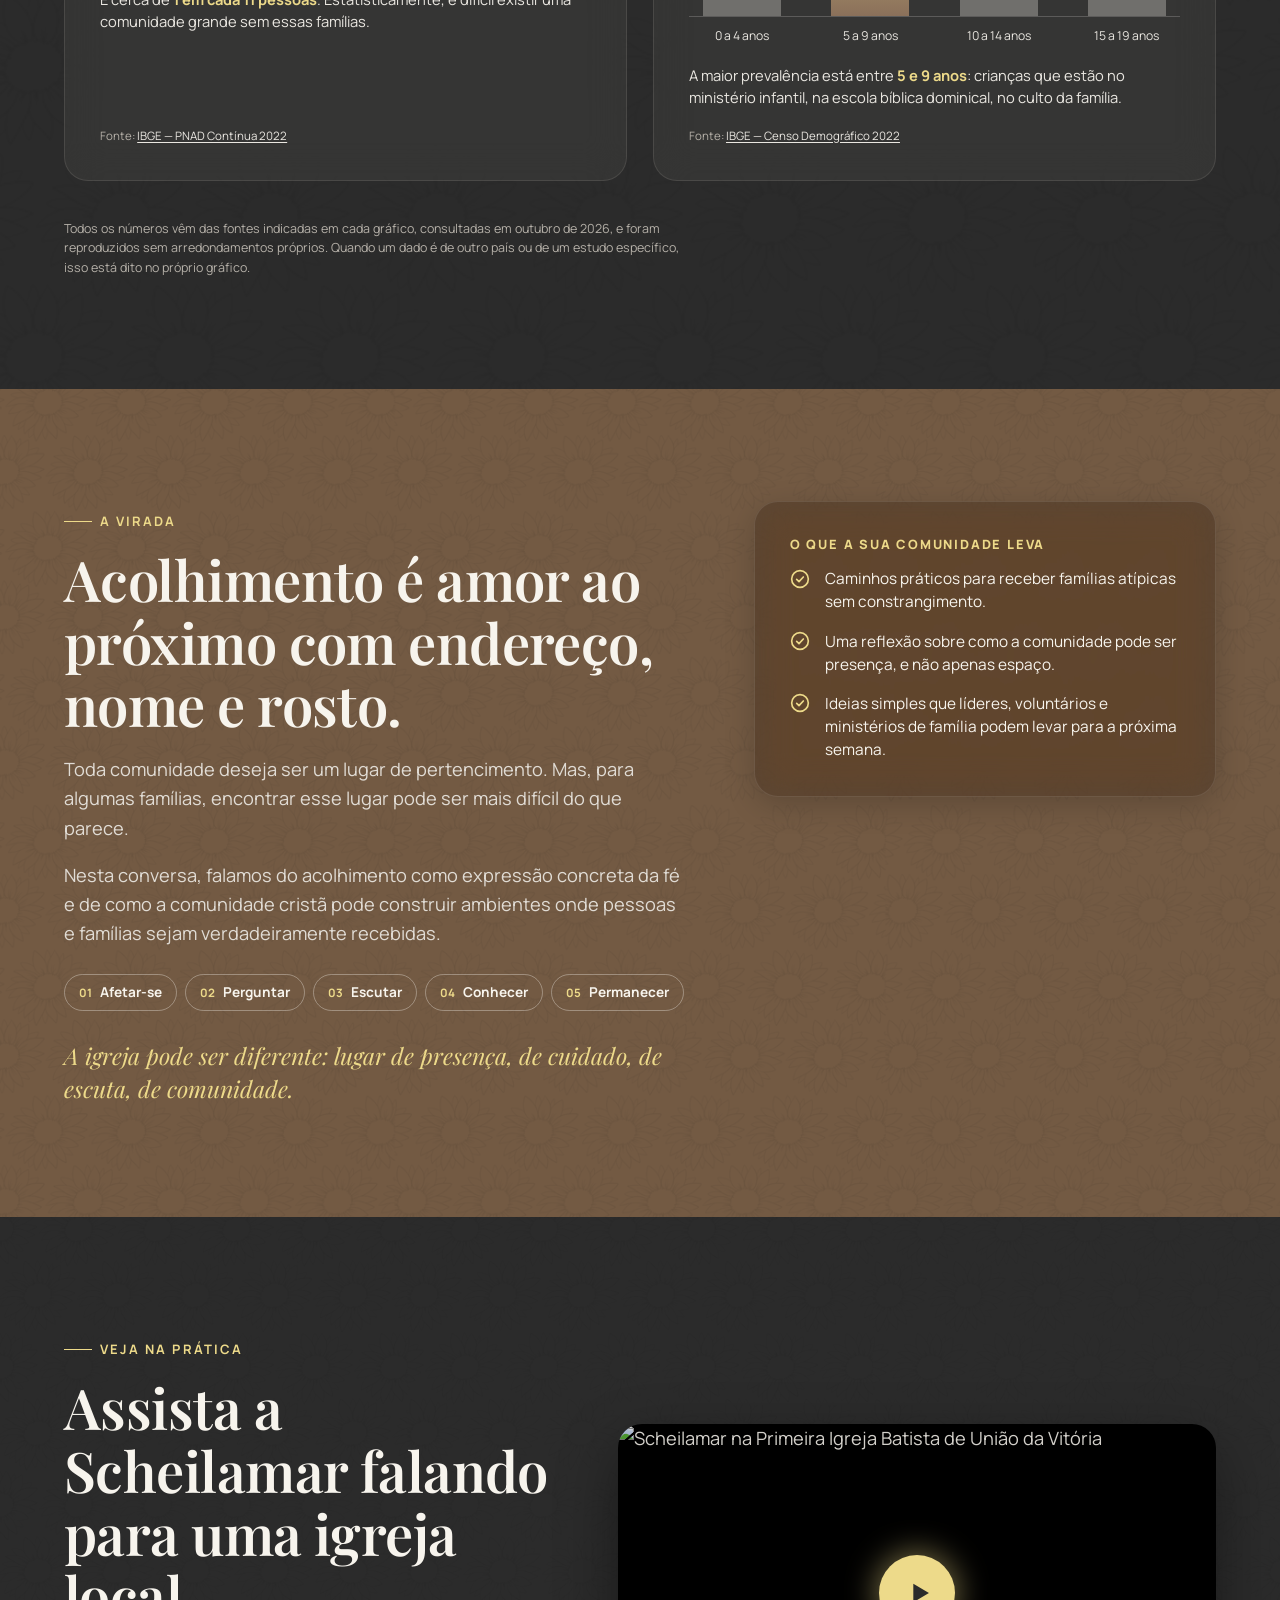
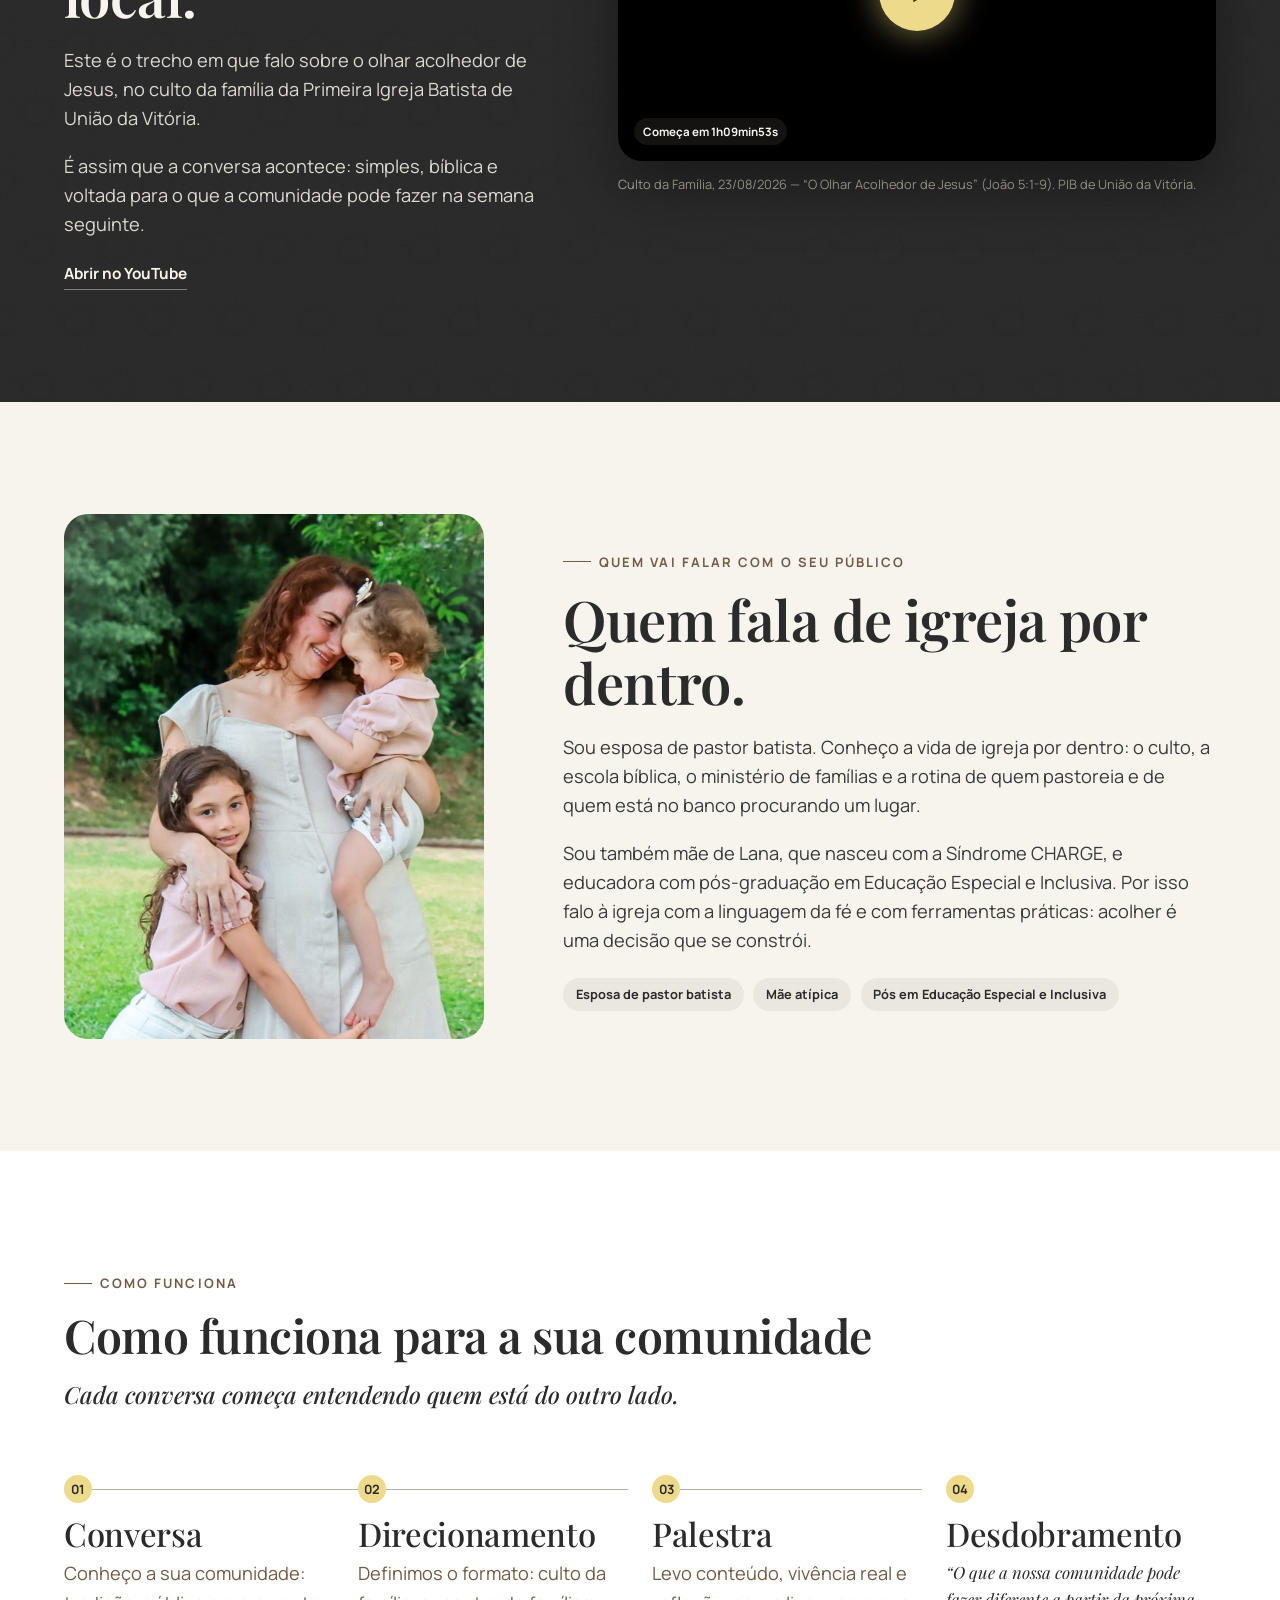
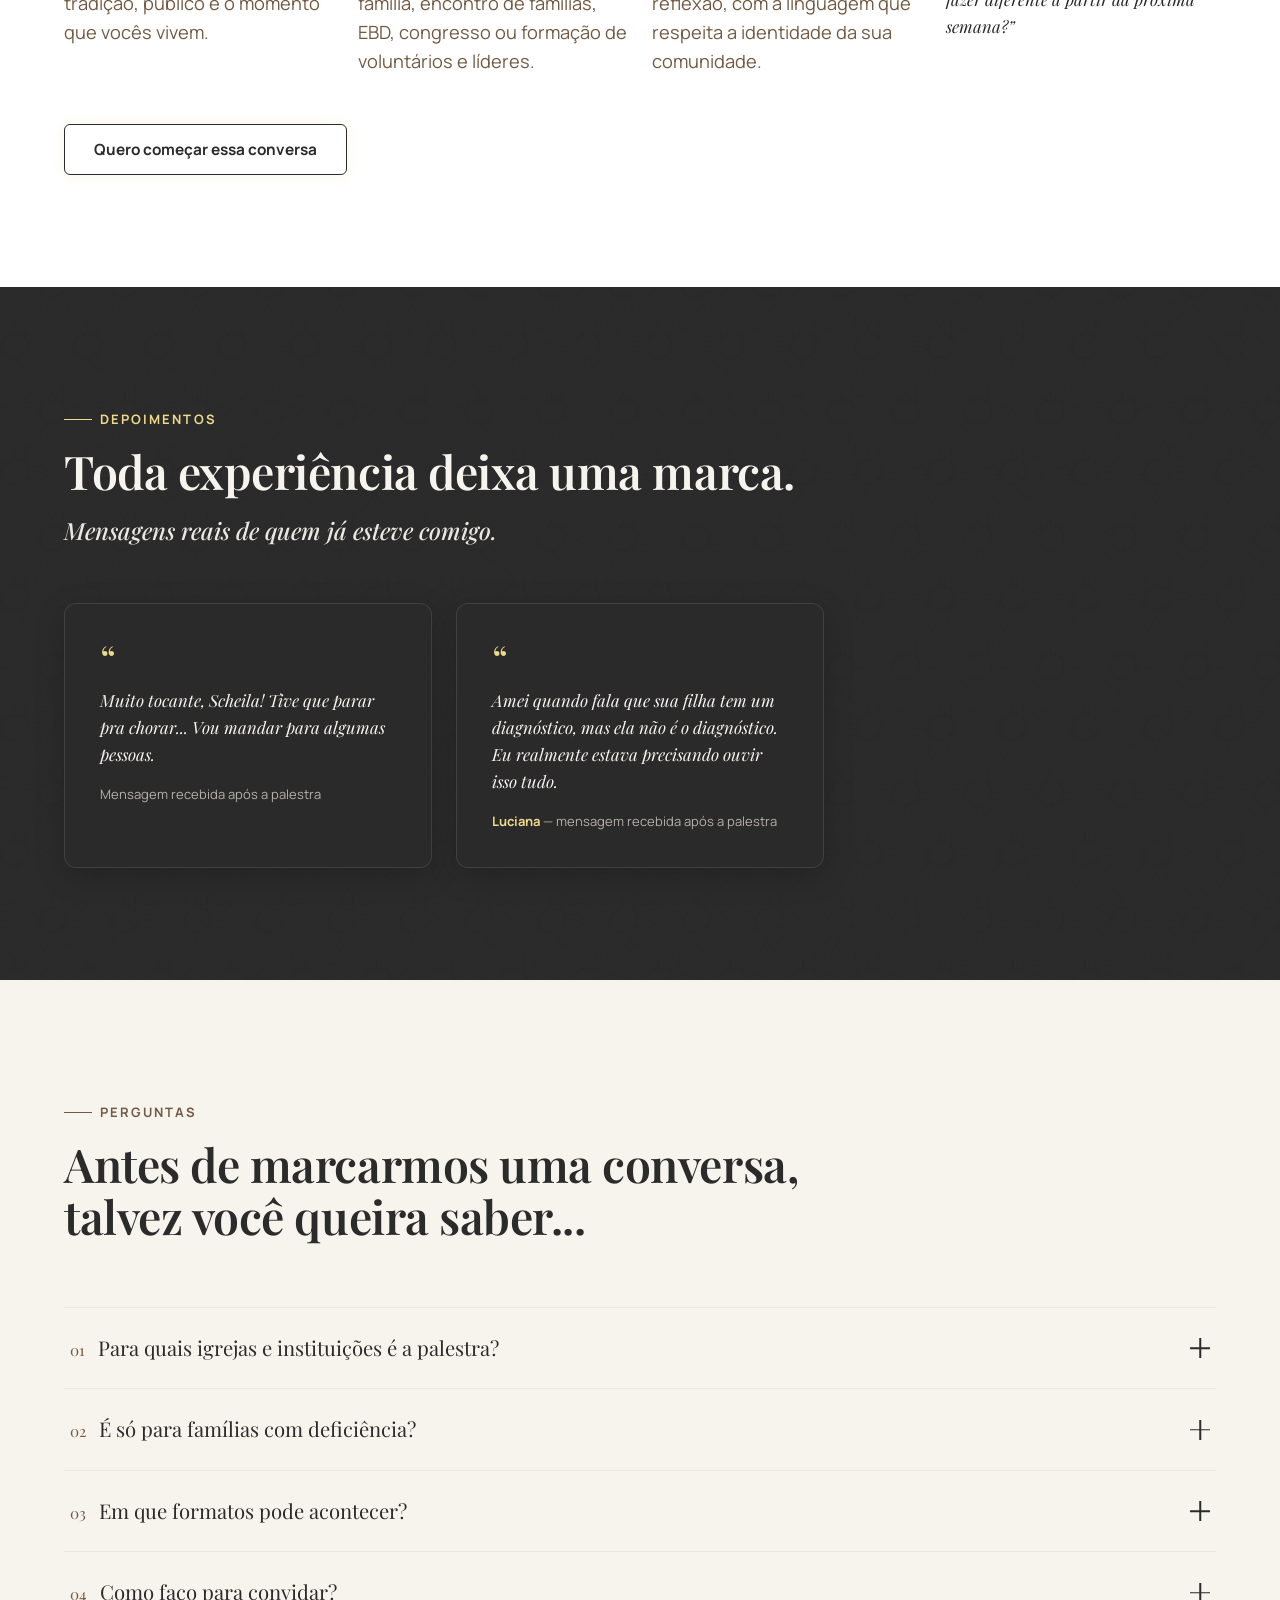
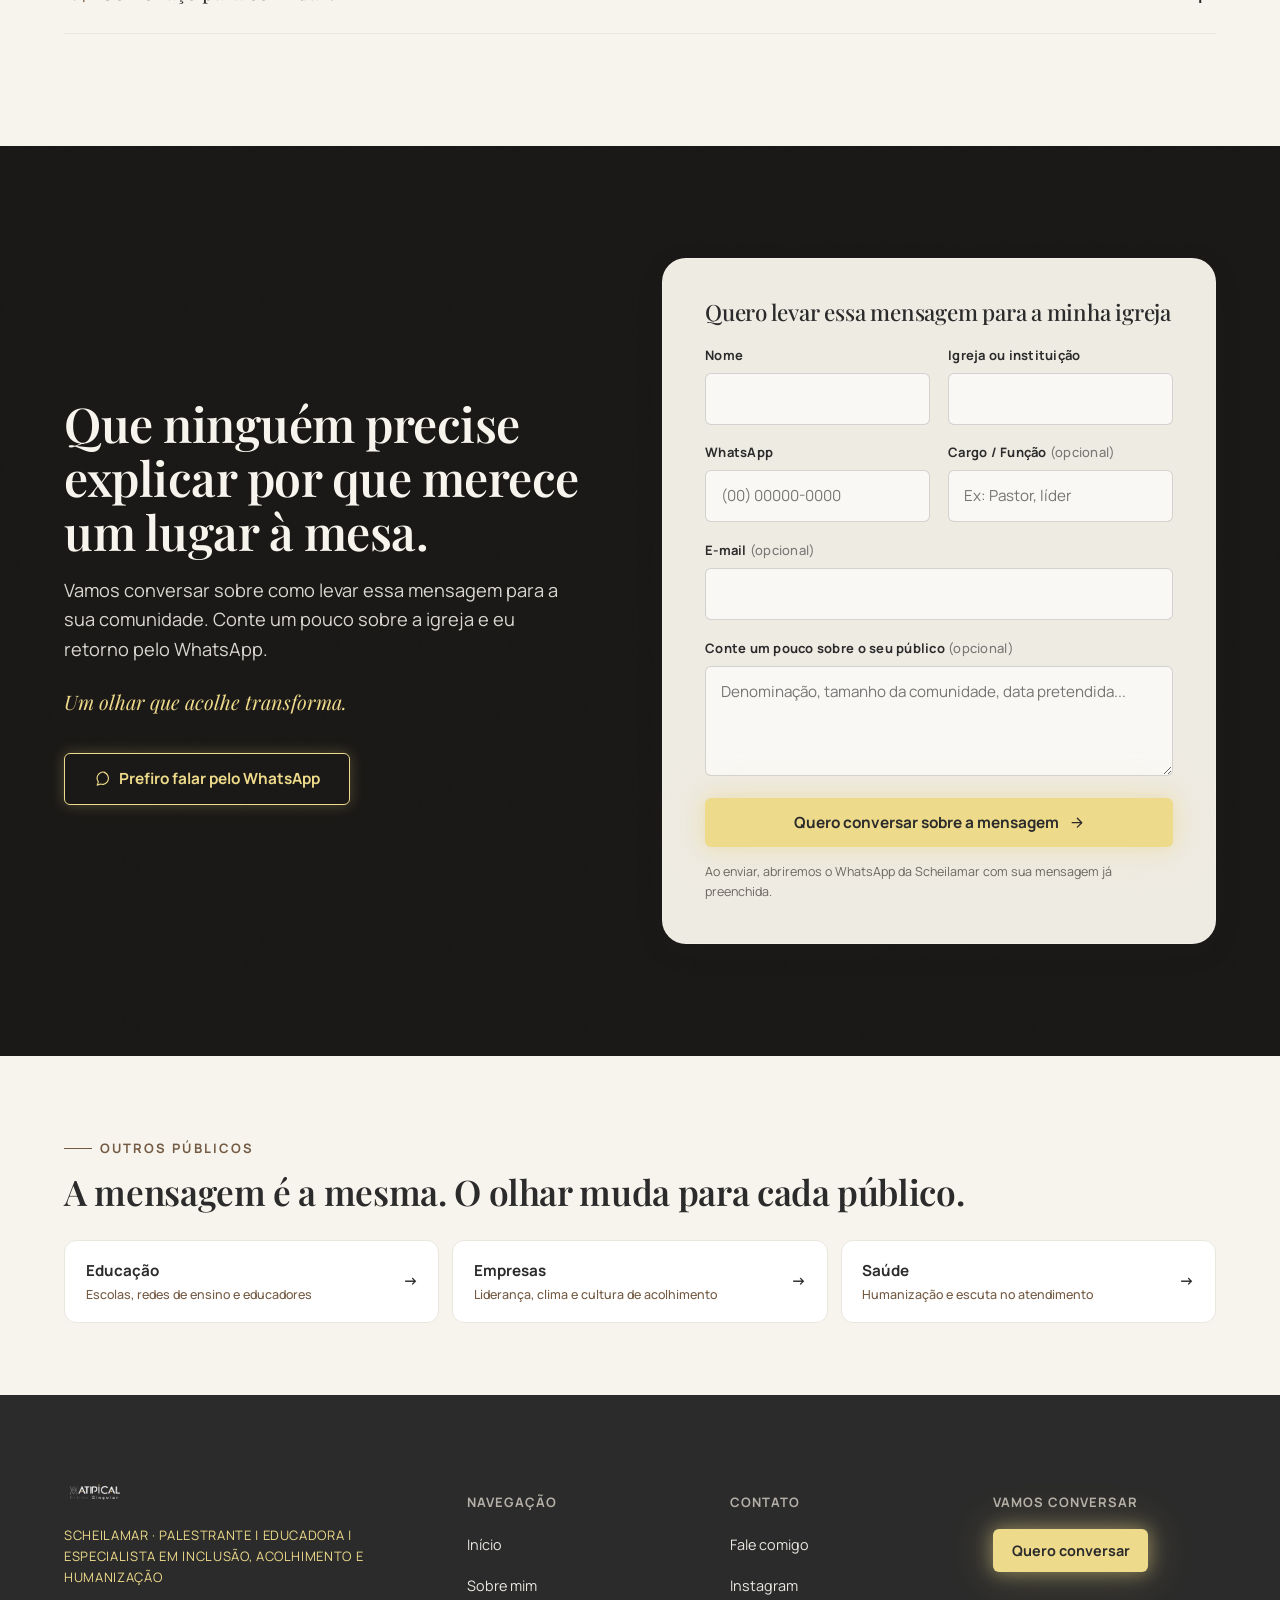
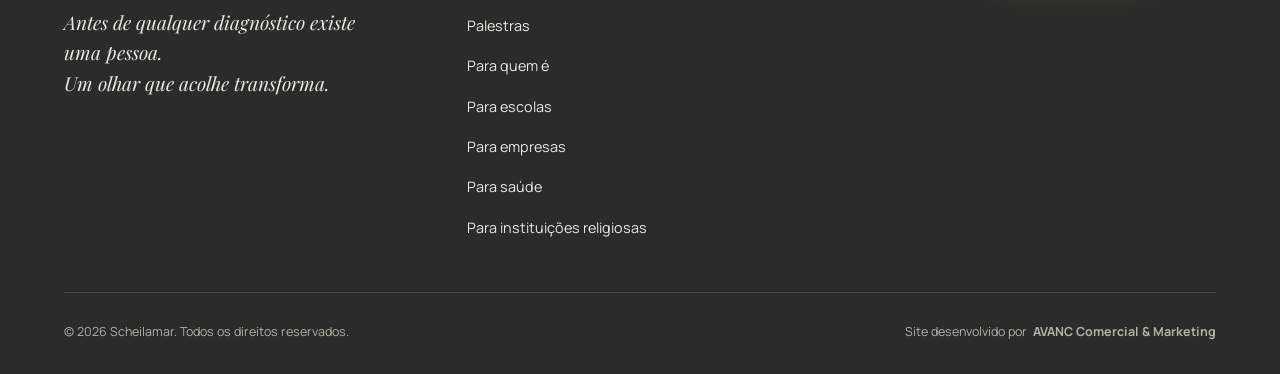
==== commit 2cff7718: "Add files via upload" ====
--- a/instituicoes-religiosas/index.html
+++ b/instituicoes-religiosas/index.html
@@ -168,21 +168,6 @@
     </div>
   </section>
 
-  <section class="section bg-gray" id="noticias" style="background:var(--gray-light);">
-    <div class="container">
-      <div class="section-head lp-section-head reveal" style="margin-bottom:0;">
-        <p class="eyebrow eyebrow--dark">Está nas notícias</p>
-        <h2>As igrejas batistas e presbiterianas já olham para isso.</h2>
-        <p class="lede">Três leituras para entender que o tema já chegou à pauta da denominação.</p>
-      </div>
-      <div class="news-grid">
-<a class="news-card reveal reveal-delay-0" href="https://convencaobatista.com.br/sig/modulos/jornal/informacoes/uploads/pdfJornal/7659749001042025080550.pdf" target="_blank" rel="noopener"><div class="news-meta"><span>O Jornal Batista · CBB</span><time datetime="2025-04-06">06/04/2025</time></div><h3>O impacto da acessibilidade através da EBD na comunidade cristã</h3><p>Em artigo no órgão oficial da Convenção Batista Brasileira, a educadora cristã Estela de Amorim Ribeiro Mendes defende que acessibilidade é, antes de tudo, acolhimento humano, emocional e espiritual.</p><span class="news-link">Ler na fonte <svg viewBox="0 0 24 24" fill="none" stroke="currentColor" stroke-width="2" stroke-linecap="round" stroke-linejoin="round" aria-hidden="true"><path d="M7 17 17 7M8 7h9v9"/></svg></span></a>
-<a class="news-card reveal reveal-delay-1" href="https://www.convencaobatista.com.br/sig/modulos/site/comunicacao/uploads/documentoDownloadSite/31244143211012024162704.pdf" target="_blank" rel="noopener"><div class="news-meta"><span>Convenção Batista Brasileira</span><time datetime="2024-01">2024</time></div><h3>A Educação Cristã na Convenção Batista Brasileira</h3><p>Documento do Departamento de Educação Cristã da CBB inclui a seção “Inclusão e acolhimento da pessoa com deficiência”, com orientações para igrejas, associações e convenções.</p><span class="news-link">Ler na fonte <svg viewBox="0 0 24 24" fill="none" stroke="currentColor" stroke-width="2" stroke-linecap="round" stroke-linejoin="round" aria-hidden="true"><path d="M7 17 17 7M8 7h9v9"/></svg></span></a>
-<a class="news-card reveal reveal-delay-2" href="https://www.ipb.org.br/conteudos_detalhe?conteudo=1854" target="_blank" rel="noopener"><div class="news-meta"><span>IPB · APECOM</span><time datetime="2025-02-21">21/02/2025</time></div><h3>Inclusão de Famílias Atípicas na Igreja</h3><p>O Centro de Treinamento de Apologética lançou, com a IPB, um curso online gratuito sobre acolhimento de famílias neurodivergentes, com base teológica e orientação prática.</p><span class="news-link">Ler na fonte <svg viewBox="0 0 24 24" fill="none" stroke="currentColor" stroke-width="2" stroke-linecap="round" stroke-linejoin="round" aria-hidden="true"><path d="M7 17 17 7M8 7h9v9"/></svg></span></a>
-      </div>
-    </div>
-  </section>
-
   <section class="section lp-turn noise" id="a-virada">
     <div class="container lp-turn-grid">
       <div class="reveal">
@@ -224,8 +209,8 @@
       <div class="lp-who-text reveal reveal-delay-1">
         <p class="eyebrow eyebrow--dark" style="margin-bottom:1rem;">Quem vai falar com o seu público</p>
         <h2 style="margin-bottom:1.2rem;">Quem fala de igreja por dentro.</h2>
-        <div class="copy"><p>Sou esposa de pastor batista e caminho na fé reformada. Conheço a vida de igreja por dentro: o culto, a escola bíblica, o ministério de famílias e a rotina de quem pastoreia e de quem está no banco procurando um lugar.</p><p>Sou também mãe de Lana, que nasceu com a Síndrome CHARGE, e educadora com pós-graduação em Educação Especial e Inclusiva. Por isso falo à igreja com a linguagem da fé e com ferramentas práticas: acolher é uma decisão que se constrói.</p></div>
-        <div class="lp-who-creds"><span>Esposa de pastor batista</span><span>Fé reformada</span><span>Mãe atípica</span><span>Pós em Educação Especial e Inclusiva</span></div>
+        <div class="copy"><p>Sou esposa de pastor batista. Conheço a vida de igreja por dentro: o culto, a escola bíblica, o ministério de famílias e a rotina de quem pastoreia e de quem está no banco procurando um lugar.</p><p>Sou também mãe de Lana, que nasceu com a Síndrome CHARGE, e educadora com pós-graduação em Educação Especial e Inclusiva. Por isso falo à igreja com a linguagem da fé e com ferramentas práticas: acolher é uma decisão que se constrói.</p></div>
+        <div class="lp-who-creds"><span>Esposa de pastor batista</span><span>Mãe atípica</span><span>Pós em Educação Especial e Inclusiva</span></div>
       </div>
     </div>
   </section>
@@ -281,7 +266,7 @@
             <span class="faq-q-text"><span class="faq-q-num">01</span>Para quais igrejas e instituições é a palestra?</span>
             <span class="faq-q-icon" aria-hidden="true"></span>
           </button>
-          <div class="faq-a"><div><p>O trabalho pode ser realizado em igrejas e instituições cristãs. Falo a partir da tradição batista e reformada, mas conversamos antes para que a linguagem e o formato respeitem a identidade da sua comunidade.</p></div></div>
+          <div class="faq-a"><div><p>O trabalho pode ser realizado em igrejas e instituições cristãs. Falo a partir da vivência batista, mas conversamos antes para que a linguagem e o formato respeitem a identidade da sua comunidade.</p></div></div>
         </div>
         <div class="faq-item reveal" data-faq>
           <button class="faq-q" aria-expanded="false">
